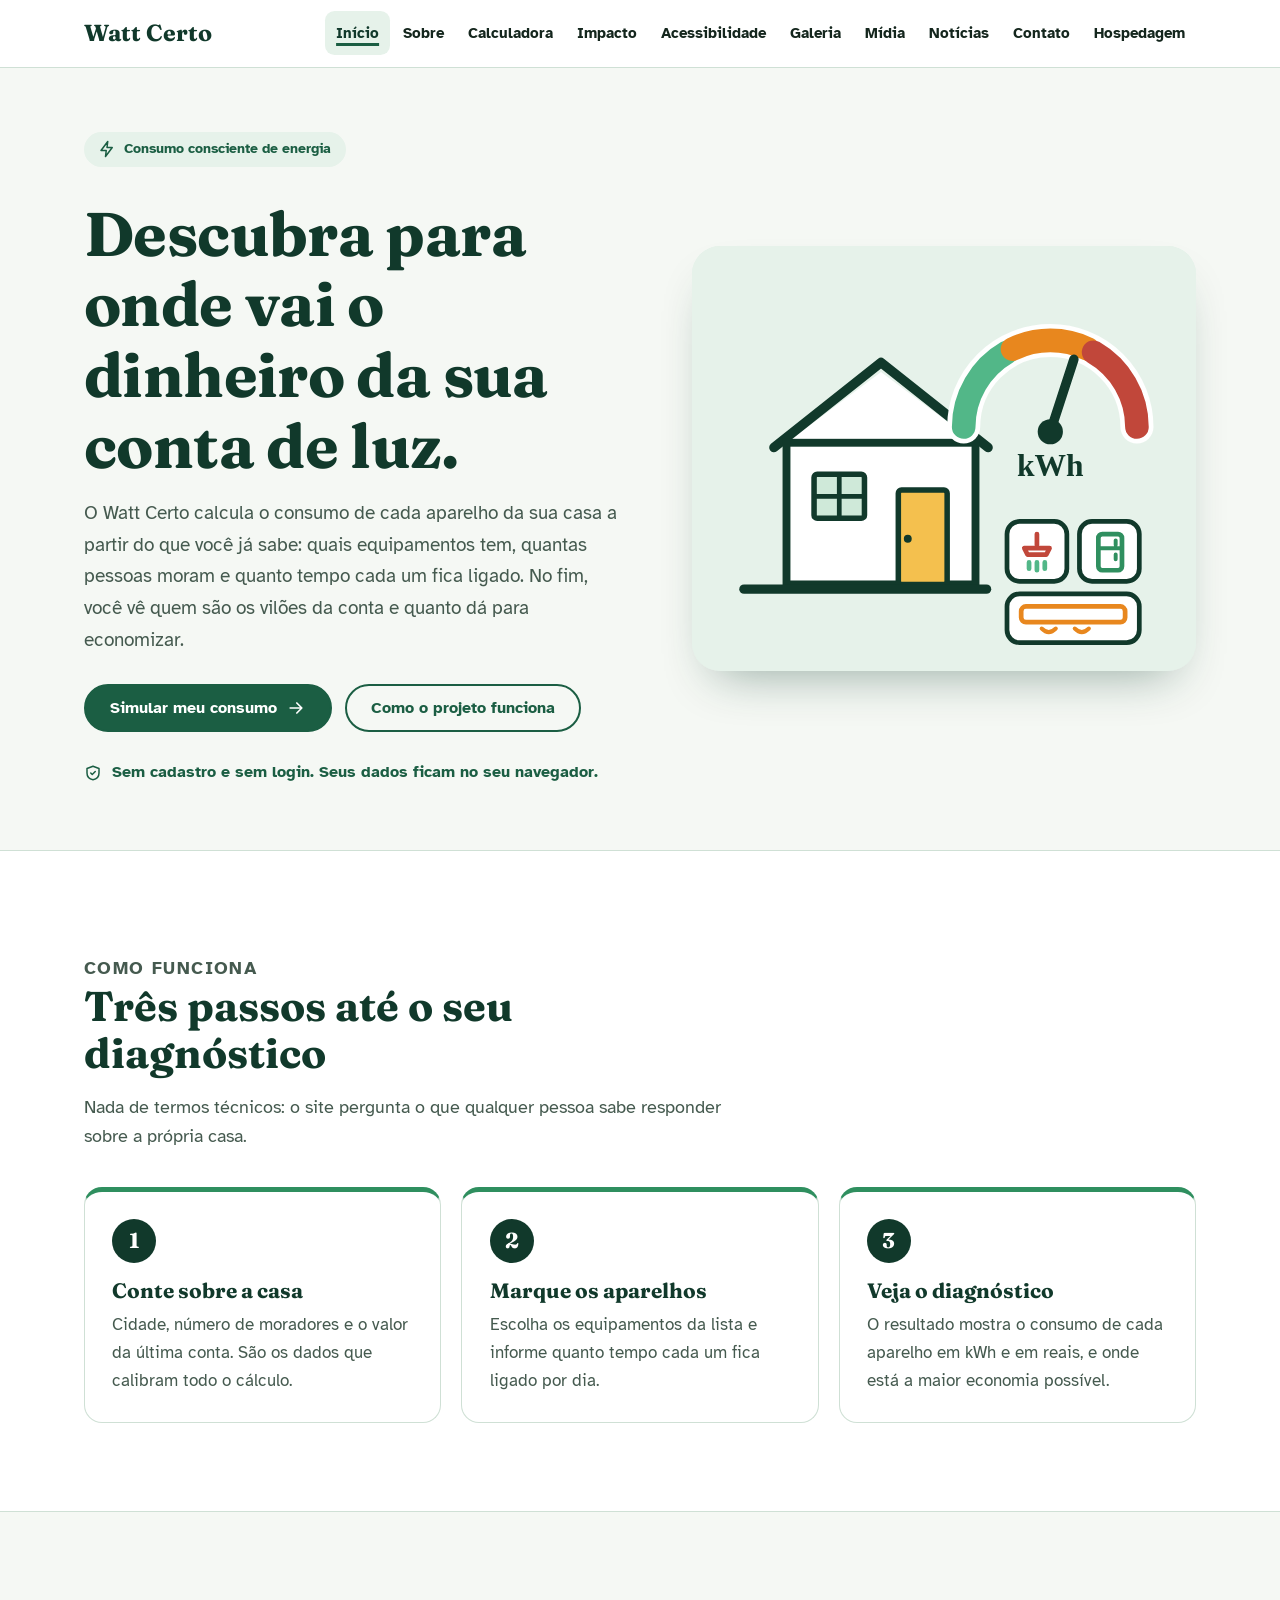
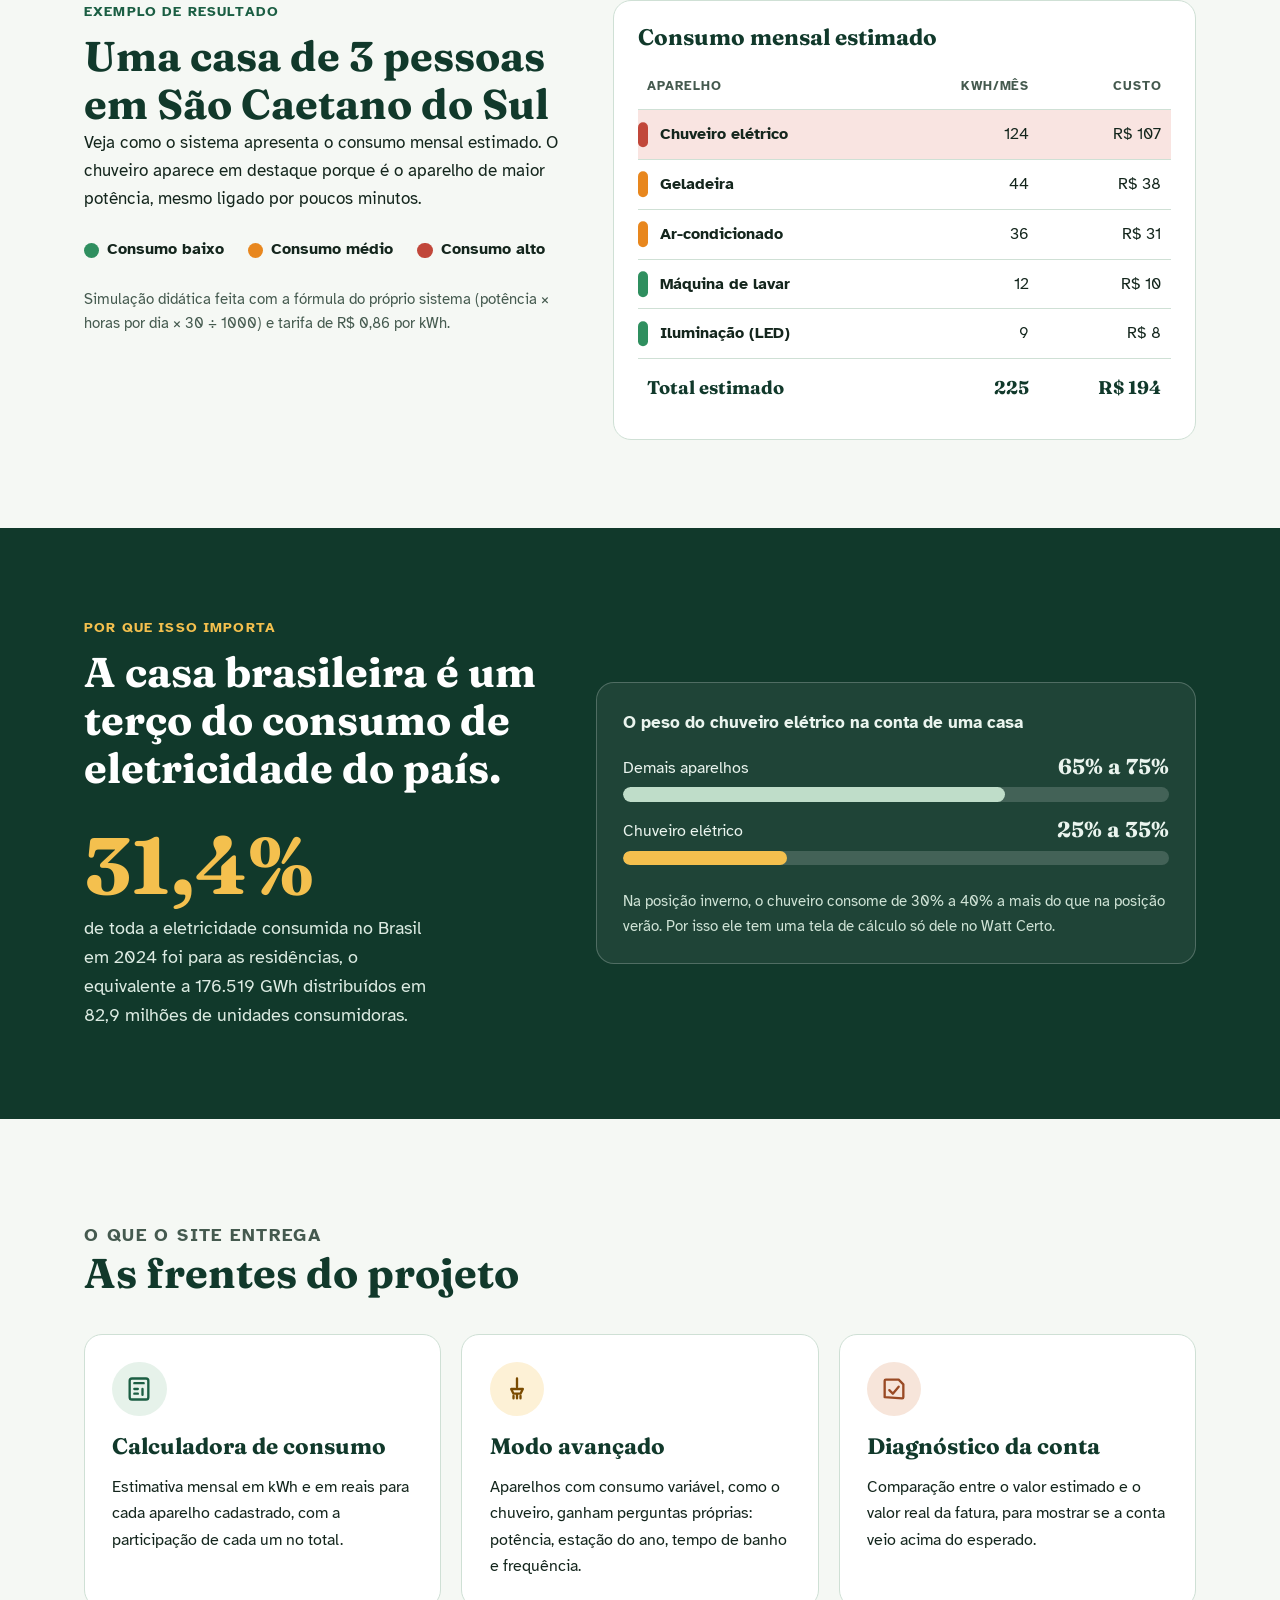
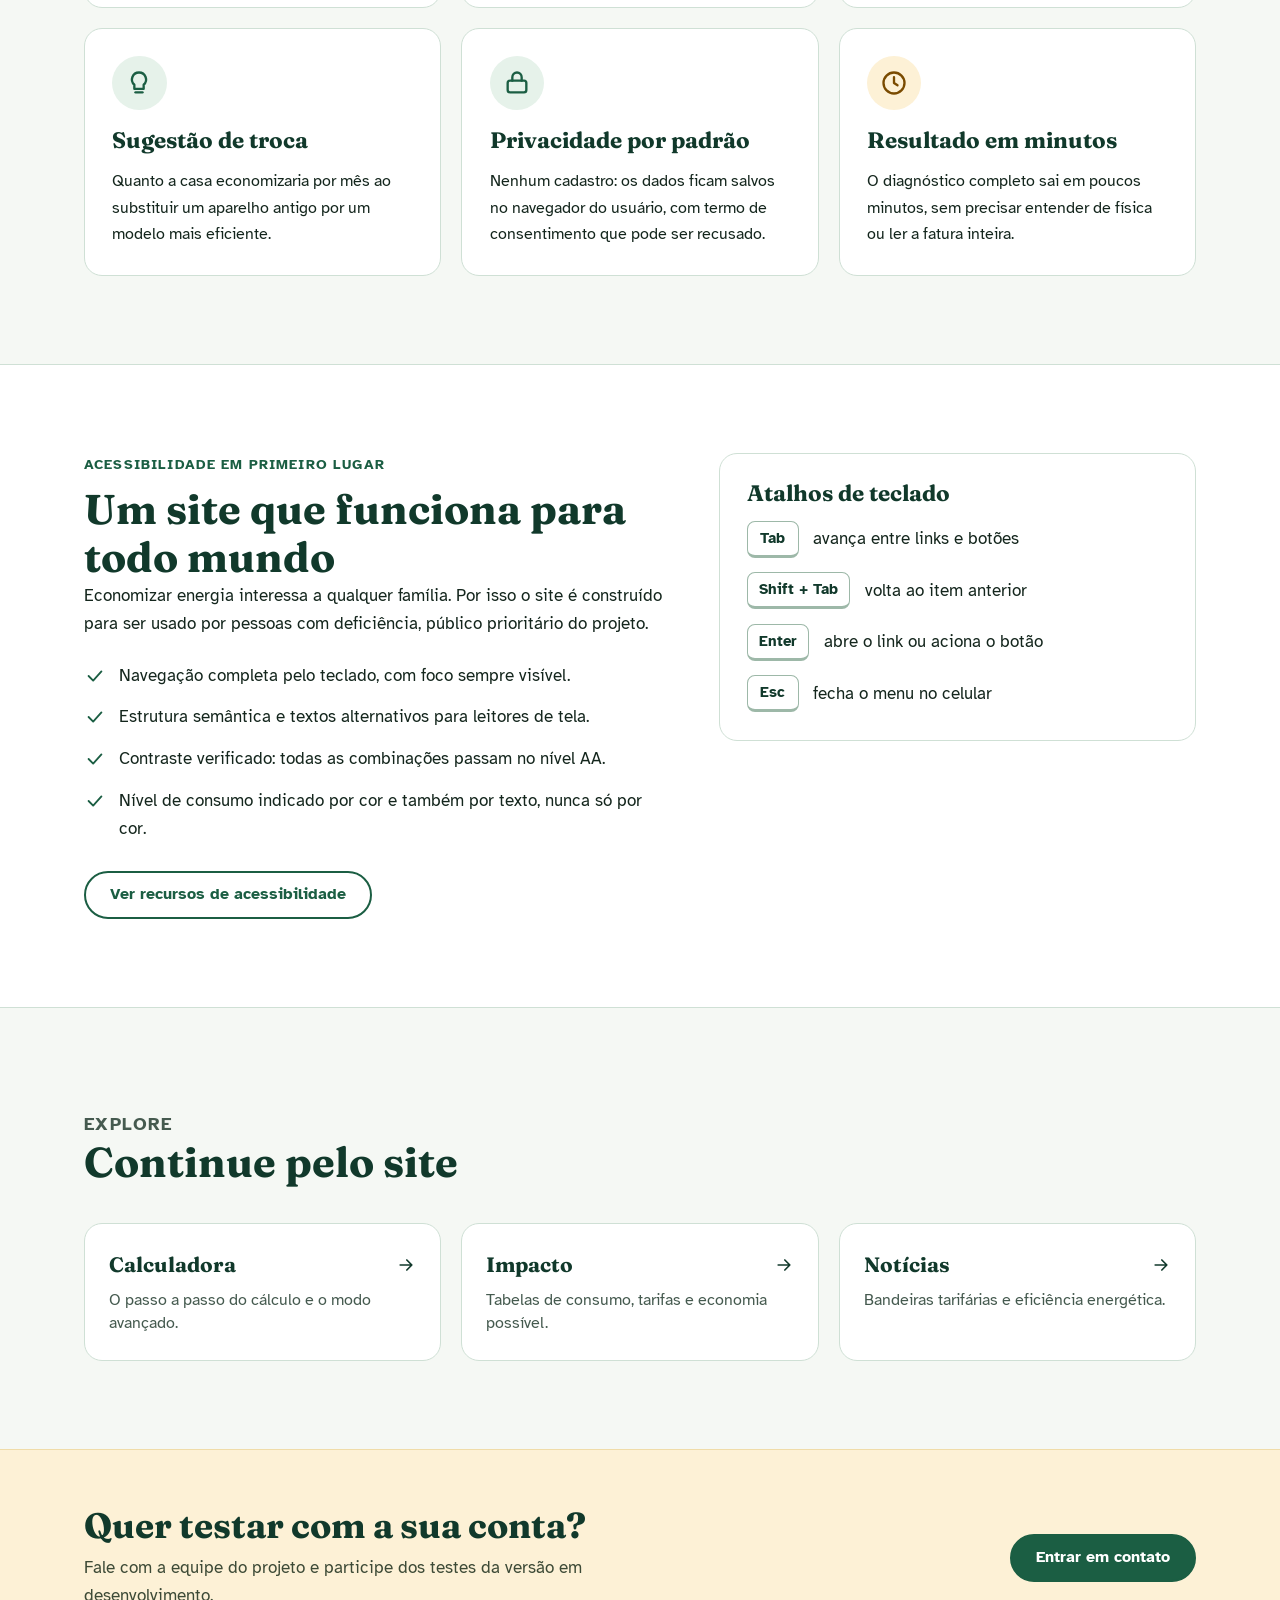
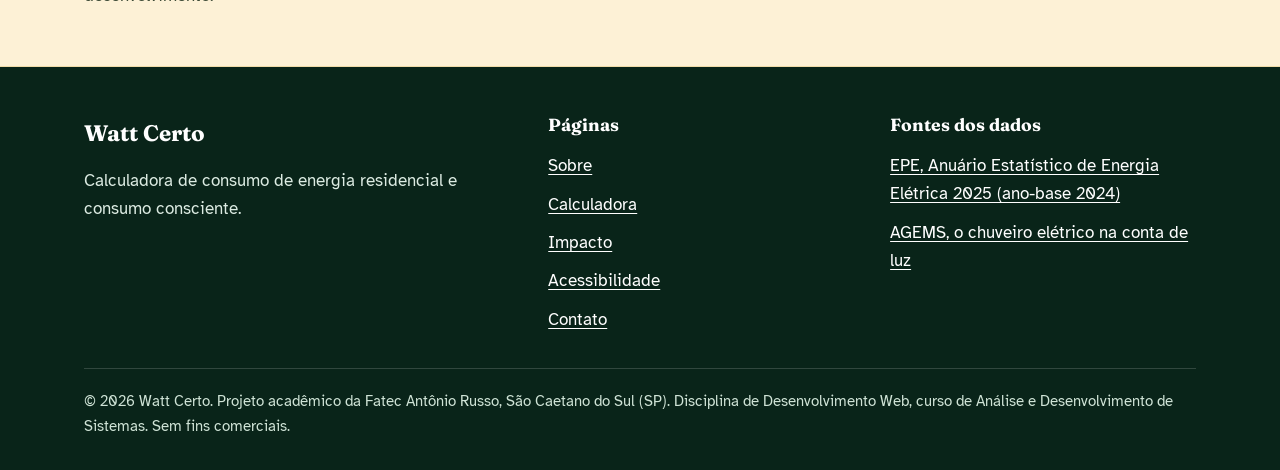
==== index.html @ d204f8af "Site Watt Certo: Home, paginas-base e calculadora de consumo Home completa, 9 paginas-base com menu " ====
<!DOCTYPE html>
<html lang="pt-BR">
<head>
  <meta charset="UTF-8">
  <meta name="viewport" content="width=device-width, initial-scale=1">
  <title>Watt Certo: calculadora de consumo de energia residencial</title>
  <meta name="description" content="O Watt Certo mostra quanto cada aparelho pesa na sua conta de luz, indica se a conta veio mais alta que o esperado e sugere trocas que geram economia.">
  <meta name="theme-color" content="#11392b">
  <link rel="preload" href="assets/fonts/fraunces-latin-700-normal.woff2" as="font" type="font/woff2" crossorigin>
  <link rel="stylesheet" href="css/style.css">
  <script src="js/menu.js" defer></script>
</head>
<body>
  <a class="skip-link" href="#conteudo">Pular para o conteúdo principal</a>

  <header class="site-header">
    <div class="container header-inner">
      <a class="brand" href="index.html" aria-label="Watt Certo, página inicial">Watt Certo</a>
      <button class="menu-toggle" type="button" aria-controls="menu-principal" aria-expanded="false">
        <svg class="icon" width="20" height="20" viewBox="0 0 24 24" aria-hidden="true"><path d="M4 6h16M4 12h16M4 18h16"/></svg>
        Menu
      </button>
      <nav class="site-nav" aria-label="Principal">
        <ul class="nav-list" id="menu-principal">
          <li><a href="index.html" aria-current="page">Início</a></li>
          <li><a href="sobre.html">Sobre</a></li>
          <li><a href="calculadora.html">Calculadora</a></li>
          <li><a href="impacto.html">Impacto</a></li>
          <li><a href="acessibilidade.html">Acessibilidade</a></li>
          <li><a href="galeria.html">Galeria</a></li>
          <li><a href="midia.html">Mídia</a></li>
          <li><a href="noticias.html">Notícias</a></li>
          <li><a href="contato.html">Contato</a></li>
          <li><a href="orcamento_hospedagem.html">Hospedagem</a></li>
        </ul>
      </nav>
    </div>
  </header>

  <main id="conteudo">
    <section class="hero" aria-labelledby="titulo-hero">
      <div class="container hero-grid">
        <div>
          <p class="eyebrow">
            <svg class="icon" width="18" height="18" viewBox="0 0 24 24" aria-hidden="true"><path d="M13 2 4 14h7l-1 8 9-12h-7z"/></svg>
            Consumo consciente de energia
          </p>
          <h1 id="titulo-hero">Descubra para onde vai o dinheiro da sua conta de luz.</h1>
          <p class="lead">O Watt Certo calcula o consumo de cada aparelho da sua casa a partir do que você já sabe: quais equipamentos tem, quantas pessoas moram e quanto tempo cada um fica ligado. No fim, você vê quem são os vilões da conta e quanto dá para economizar.</p>
          <div class="hero-actions">
            <a class="btn btn-primary" href="calculadora.html">
              Simular meu consumo
              <svg class="icon" width="20" height="20" viewBox="0 0 24 24" aria-hidden="true"><path d="M5 12h14M13 6l6 6-6 6"/></svg>
            </a>
            <a class="btn btn-ghost" href="sobre.html">Como o projeto funciona</a>
          </div>
          <p class="selo">
            <svg class="icon" width="18" height="18" viewBox="0 0 24 24" aria-hidden="true"><path d="M12 3l8 3v6c0 5-3.4 8.2-8 9-4.6-.8-8-4-8-9V6z"/><path d="M9 12l2 2 4-4"/></svg>
            Sem cadastro e sem login. Seus dados ficam no seu navegador.
          </p>
        </div>
        <figure class="hero-art">
          <img src="img/hero.svg" alt="Ilustração de uma casa ao lado de um medidor em arco, do verde ao vermelho, com o ponteiro na faixa laranja e ícones de chuveiro, geladeira e ar-condicionado." width="640" height="540">
        </figure>
      </div>
    </section>

    <section class="section section-white" aria-labelledby="titulo-passos">
      <div class="container">
        <div class="section-head">
          <p class="kicker">Como funciona</p>
          <h2 id="titulo-passos">Três passos até o seu diagnóstico</h2>
          <p>Nada de termos técnicos: o site pergunta o que qualquer pessoa sabe responder sobre a própria casa.</p>
        </div>
        <ol class="passos">
          <li>
            <span class="passo-num" aria-hidden="true">1</span>
            <h3>Conte sobre a casa</h3>
            <p>Cidade, número de moradores e o valor da última conta. São os dados que calibram todo o cálculo.</p>
          </li>
          <li>
            <span class="passo-num" aria-hidden="true">2</span>
            <h3>Marque os aparelhos</h3>
            <p>Escolha os equipamentos da lista e informe quanto tempo cada um fica ligado por dia.</p>
          </li>
          <li>
            <span class="passo-num" aria-hidden="true">3</span>
            <h3>Veja o diagnóstico</h3>
            <p>O resultado mostra o consumo de cada aparelho em kWh e em reais, e onde está a maior economia possível.</p>
          </li>
        </ol>
      </div>
    </section>

    <section class="section" aria-labelledby="titulo-exemplo">
      <div class="container exemplo-grid">
        <div>
          <p class="kicker">Exemplo de resultado</p>
          <h2 id="titulo-exemplo">Uma casa de 3 pessoas em São Caetano do Sul</h2>
          <p>Veja como o sistema apresenta o consumo mensal estimado. O chuveiro aparece em destaque porque é o aparelho de maior potência, mesmo ligado por poucos minutos.</p>
          <ul class="legenda">
            <li><span class="ponto nivel-baixo" aria-hidden="true"></span>Consumo baixo</li>
            <li><span class="ponto nivel-medio" aria-hidden="true"></span>Consumo médio</li>
            <li><span class="ponto nivel-alto" aria-hidden="true"></span>Consumo alto</li>
          </ul>
          <p class="nota">Simulação didática feita com a fórmula do próprio sistema (potência × horas por dia × 30 ÷ 1000) e tarifa de R$ 0,86 por kWh.</p>
        </div>
        <div class="card tabela-card">
          <h3>Consumo mensal estimado</h3>
          <table class="tabela">
            <caption class="visually-hidden">Consumo mensal estimado por aparelho, em quilowatt-hora e em reais</caption>
            <thead>
              <tr>
                <th scope="col">Aparelho</th>
                <th scope="col">kWh/mês</th>
                <th scope="col">Custo</th>
              </tr>
            </thead>
            <tbody>
              <tr class="nivel-alto">
                <th scope="row">Chuveiro elétrico</th>
                <td>124</td>
                <td>R$ 107</td>
              </tr>
              <tr class="nivel-medio">
                <th scope="row">Geladeira</th>
                <td>44</td>
                <td>R$ 38</td>
              </tr>
              <tr class="nivel-medio">
                <th scope="row">Ar-condicionado</th>
                <td>36</td>
                <td>R$ 31</td>
              </tr>
              <tr class="nivel-baixo">
                <th scope="row">Máquina de lavar</th>
                <td>12</td>
                <td>R$ 10</td>
              </tr>
              <tr class="nivel-baixo">
                <th scope="row">Iluminação (LED)</th>
                <td>9</td>
                <td>R$ 8</td>
              </tr>
            </tbody>
            <tfoot>
              <tr>
                <th scope="row">Total estimado</th>
                <td>225</td>
                <td>R$ 194</td>
              </tr>
            </tfoot>
          </table>
        </div>
      </div>
    </section>

    <section class="section band-dark" aria-labelledby="titulo-dados">
      <div class="container stats-grid">
        <div>
          <p class="kicker">Por que isso importa</p>
          <h2 id="titulo-dados">A casa brasileira é um terço do consumo de eletricidade do país.</h2>
          <span class="stat-number">31,4%</span>
          <p class="stat-caption">de toda a eletricidade consumida no Brasil em 2024 foi para as residências, o equivalente a 176.519 GWh distribuídos em 82,9 milhões de unidades consumidoras.</p>
        </div>
        <figure class="compare">
          <figcaption>O peso do chuveiro elétrico na conta de uma casa</figcaption>
          <div class="bar-row">
            <span class="bar-label">Demais aparelhos</span>
            <span class="bar-value">65% a 75%</span>
            <div class="bar-track" aria-hidden="true"><div class="bar bar-outros"></div></div>
          </div>
          <div class="bar-row">
            <span class="bar-label">Chuveiro elétrico</span>
            <span class="bar-value">25% a 35%</span>
            <div class="bar-track" aria-hidden="true"><div class="bar bar-chuveiro"></div></div>
          </div>
          <p class="fonte">Na posição inverno, o chuveiro consome de 30% a 40% a mais do que na posição verão. Por isso ele tem uma tela de cálculo só dele no Watt Certo.</p>
        </figure>
      </div>
    </section>

    <section class="section" aria-labelledby="titulo-recursos">
      <div class="container">
        <div class="section-head">
          <p class="kicker">O que o site entrega</p>
          <h2 id="titulo-recursos">As frentes do projeto</h2>
        </div>
        <div class="grid-3">
          <article class="card">
            <span class="icon-badge" aria-hidden="true">
              <svg class="icon" width="28" height="28" viewBox="0 0 24 24"><rect x="4" y="3" width="16" height="18" rx="2"/><path d="M8 7h8M8 12h3M8 16h3M15 12v5"/></svg>
            </span>
            <h3>Calculadora de consumo</h3>
            <p>Estimativa mensal em kWh e em reais para cada aparelho cadastrado, com a participação de cada um no total.</p>
          </article>
          <article class="card">
            <span class="icon-badge sol" aria-hidden="true">
              <svg class="icon" width="28" height="28" viewBox="0 0 24 24"><path d="M12 3v7M7 12h10l-2 4H9z"/><path d="M9 20v-2M12 20v-3M15 20v-2"/></svg>
            </span>
            <h3>Modo avançado</h3>
            <p>Aparelhos com consumo variável, como o chuveiro, ganham perguntas próprias: potência, estação do ano, tempo de banho e frequência.</p>
          </article>
          <article class="card">
            <span class="icon-badge argila" aria-hidden="true">
              <svg class="icon" width="28" height="28" viewBox="0 0 24 24"><path d="M4 19V5a1 1 0 0 1 1-1h11l4 4v11a1 1 0 0 1-1 1z"/><path d="M8 13l3 3 5-6"/></svg>
            </span>
            <h3>Diagnóstico da conta</h3>
            <p>Comparação entre o valor estimado e o valor real da fatura, para mostrar se a conta veio acima do esperado.</p>
          </article>
          <article class="card">
            <span class="icon-badge" aria-hidden="true">
              <svg class="icon" width="28" height="28" viewBox="0 0 24 24"><path d="M12 3a6 6 0 0 1 4 10.5V17H8v-3.5A6 6 0 0 1 12 3z"/><path d="M9 20h6"/></svg>
            </span>
            <h3>Sugestão de troca</h3>
            <p>Quanto a casa economizaria por mês ao substituir um aparelho antigo por um modelo mais eficiente.</p>
          </article>
          <article class="card">
            <span class="icon-badge" aria-hidden="true">
              <svg class="icon" width="28" height="28" viewBox="0 0 24 24"><rect x="4" y="10" width="16" height="10" rx="2"/><path d="M8 10V7a4 4 0 0 1 8 0v3"/></svg>
            </span>
            <h3>Privacidade por padrão</h3>
            <p>Nenhum cadastro: os dados ficam salvos no navegador do usuário, com termo de consentimento que pode ser recusado.</p>
          </article>
          <article class="card">
            <span class="icon-badge sol" aria-hidden="true">
              <svg class="icon" width="28" height="28" viewBox="0 0 24 24"><circle cx="12" cy="12" r="9"/><path d="M12 7v5l3 2"/></svg>
            </span>
            <h3>Resultado em minutos</h3>
            <p>O diagnóstico completo sai em poucos minutos, sem precisar entender de física ou ler a fatura inteira.</p>
          </article>
        </div>
      </div>
    </section>

    <section class="section section-white" aria-labelledby="titulo-acess">
      <div class="container a11y-grid">
        <div>
          <p class="kicker">Acessibilidade em primeiro lugar</p>
          <h2 id="titulo-acess">Um site que funciona para todo mundo</h2>
          <p>Economizar energia interessa a qualquer família. Por isso o site é construído para ser usado por pessoas com deficiência, público prioritário do projeto.</p>
          <ul class="checklist">
            <li><svg class="icon" width="22" height="22" viewBox="0 0 24 24" aria-hidden="true"><path d="M5 12l5 5 9-10"/></svg>Navegação completa pelo teclado, com foco sempre visível.</li>
            <li><svg class="icon" width="22" height="22" viewBox="0 0 24 24" aria-hidden="true"><path d="M5 12l5 5 9-10"/></svg>Estrutura semântica e textos alternativos para leitores de tela.</li>
            <li><svg class="icon" width="22" height="22" viewBox="0 0 24 24" aria-hidden="true"><path d="M5 12l5 5 9-10"/></svg>Contraste verificado: todas as combinações passam no nível AA.</li>
            <li><svg class="icon" width="22" height="22" viewBox="0 0 24 24" aria-hidden="true"><path d="M5 12l5 5 9-10"/></svg>Nível de consumo indicado por cor e também por texto, nunca só por cor.</li>
          </ul>
          <a class="btn btn-ghost" href="acessibilidade.html">Ver recursos de acessibilidade</a>
        </div>
        <div class="card">
          <h3>Atalhos de teclado</h3>
          <ul class="keys">
            <li><kbd>Tab</kbd><span>avança entre links e botões</span></li>
            <li><kbd>Shift + Tab</kbd><span>volta ao item anterior</span></li>
            <li><kbd>Enter</kbd><span>abre o link ou aciona o botão</span></li>
            <li><kbd>Esc</kbd><span>fecha o menu no celular</span></li>
          </ul>
        </div>
      </div>
    </section>

    <section class="section" aria-labelledby="titulo-explorar">
      <div class="container">
        <div class="section-head">
          <p class="kicker">Explore</p>
          <h2 id="titulo-explorar">Continue pelo site</h2>
        </div>
        <div class="grid-3">
          <a class="link-card" href="calculadora.html"><strong>Calculadora <svg class="icon" width="20" height="20" viewBox="0 0 24 24" aria-hidden="true"><path d="M5 12h14M13 6l6 6-6 6"/></svg></strong><span>O passo a passo do cálculo e o modo avançado.</span></a>
          <a class="link-card" href="impacto.html"><strong>Impacto <svg class="icon" width="20" height="20" viewBox="0 0 24 24" aria-hidden="true"><path d="M5 12h14M13 6l6 6-6 6"/></svg></strong><span>Tabelas de consumo, tarifas e economia possível.</span></a>
          <a class="link-card" href="noticias.html"><strong>Notícias <svg class="icon" width="20" height="20" viewBox="0 0 24 24" aria-hidden="true"><path d="M5 12h14M13 6l6 6-6 6"/></svg></strong><span>Bandeiras tarifárias e eficiência energética.</span></a>
        </div>
      </div>
    </section>

    <section class="cta-band" aria-labelledby="titulo-cta">
      <div class="container cta-inner">
        <div>
          <h2 id="titulo-cta">Quer testar com a sua conta?</h2>
          <p>Fale com a equipe do projeto e participe dos testes da versão em desenvolvimento.</p>
        </div>
        <a class="btn btn-primary" href="contato.html">Entrar em contato</a>
      </div>
    </section>
  </main>

  <footer class="site-footer">
    <div class="container footer-grid">
      <div>
        <p class="footer-brand">Watt Certo</p>
        <p>Calculadora de consumo de energia residencial e consumo consciente.</p>
      </div>
      <nav aria-label="Rodapé">
        <h2>Páginas</h2>
        <ul class="footer-list">
          <li><a href="sobre.html">Sobre</a></li>
          <li><a href="calculadora.html">Calculadora</a></li>
          <li><a href="impacto.html">Impacto</a></li>
          <li><a href="acessibilidade.html">Acessibilidade</a></li>
          <li><a href="contato.html">Contato</a></li>
        </ul>
      </nav>
      <div>
        <h2>Fontes dos dados</h2>
        <ul class="footer-list">
          <li><a href="https://www.epe.gov.br/sites-pt/publicacoes-dados-abertos/publicacoes/PublicacoesArquivos/publicacao-160/topico-168/anuario-factsheet.pdf">EPE, Anuário Estatístico de Energia Elétrica 2025 (ano-base 2024)</a></li>
          <li><a href="https://www.agems.ms.gov.br/chuveiro-eletrico-e-o-maior-consumidor-de-energia-em-uma-residencia/">AGEMS, o chuveiro elétrico na conta de luz</a></li>
        </ul>
      </div>
    </div>
    <div class="container">
      <p class="footer-note">© 2026 Watt Certo. Projeto acadêmico da Fatec Antônio Russo, São Caetano do Sul (SP). Disciplina de Desenvolvimento Web, curso de Análise e Desenvolvimento de Sistemas. Sem fins comerciais.</p>
    </div>
  </footer>
</body>
</html>
---- css/style.css ----
/* ==========================================================================
   Watt Certo: folha de estilo principal
   Projeto de Site MVP, Desenvolvimento Web, Fatec São Caetano do Sul
   Fontes hospedadas localmente (sem requisições a terceiros).
   ========================================================================== */

/* ---------- Fontes ---------- */
@font-face {
  font-family: "Atkinson Hyperlegible";
  src: url("../assets/fonts/atkinson-hyperlegible-latin-400-normal.woff2") format("woff2");
  font-weight: 400;
  font-style: normal;
  font-display: swap;
}
@font-face {
  font-family: "Atkinson Hyperlegible";
  src: url("../assets/fonts/atkinson-hyperlegible-latin-400-italic.woff2") format("woff2");
  font-weight: 400;
  font-style: italic;
  font-display: swap;
}
@font-face {
  font-family: "Atkinson Hyperlegible";
  src: url("../assets/fonts/atkinson-hyperlegible-latin-700-normal.woff2") format("woff2");
  font-weight: 700;
  font-style: normal;
  font-display: swap;
}
@font-face {
  font-family: "Fraunces";
  src: url("../assets/fonts/fraunces-latin-600-normal.woff2") format("woff2");
  font-weight: 600;
  font-style: normal;
  font-display: swap;
}
@font-face {
  font-family: "Fraunces";
  src: url("../assets/fonts/fraunces-latin-700-normal.woff2") format("woff2");
  font-weight: 700;
  font-style: normal;
  font-display: swap;
}

/* ---------- Tokens de design ---------- */
:root {
  /* Verdes: identidade principal */
  --verde-950: #092419;
  --verde-900: #11392b;
  --verde-700: #1b5e43;
  --verde-500: #2f8f5f;
  --verde-200: #bfddc9;
  --verde-100: #e6f2ea;

  /* Níveis de consumo (mesma semântica do protótipo do sistema) */
  --nivel-baixo: #2f8f5f;
  --nivel-medio: #e8871e;
  --nivel-alto: #c1473a;
  --nivel-baixo-bg: #e6f2ea;
  --nivel-medio-bg: #fcedda;
  --nivel-alto-bg: #f9e4e1;

  /* Sol: destaque */
  --sol-500: #e9a21b;
  --sol-400: #f4c04e;
  --sol-100: #fdf1d6;
  --sol-texto: #7a4b00;

  /* Argila: apoio */
  --argila-700: #9a4a24;
  --argila-100: #f7e5da;

  /* Neutros */
  --ink: #14261d;
  --muted: #455a4f;
  --bg: #f5f8f4;
  --card: #ffffff;
  --line: #cfe0d5;
  --foco: #1d4ed8;

  --raio: 1.125rem;
  --largura: 72rem;

  --fonte-texto: "Atkinson Hyperlegible", system-ui, -apple-system, "Segoe UI", Arial, sans-serif;
  --fonte-titulo: "Fraunces", Georgia, "Times New Roman", serif;
}

/* ---------- Base ---------- */
*,
*::before,
*::after {
  box-sizing: border-box;
}

html {
  font-size: 100%;
  -webkit-text-size-adjust: 100%;
  scroll-behavior: smooth;
}

body {
  margin: 0;
  background: var(--bg);
  color: var(--ink);
  font-family: var(--fonte-texto);
  font-size: 1.0625rem;
  line-height: 1.65;
}

img,
svg {
  display: block;
  max-width: 100%;
  height: auto;
}

h1,
h2,
h3 {
  font-family: var(--fonte-titulo);
  font-weight: 700;
  color: var(--verde-900);
  line-height: 1.15;
  margin: 0;
}

p {
  margin: 0 0 1rem;
}

a {
  color: var(--verde-700);
  text-underline-offset: 0.2em;
}

a:hover {
  color: var(--verde-900);
}

:focus-visible {
  outline: 3px solid var(--foco);
  outline-offset: 3px;
  border-radius: 0.35rem;
}

.container {
  width: 100%;
  max-width: var(--largura);
  margin-inline: auto;
  padding-inline: 1.25rem;
}

.visually-hidden {
  position: absolute;
  width: 1px;
  height: 1px;
  margin: -1px;
  padding: 0;
  overflow: hidden;
  clip: rect(0, 0, 0, 0);
  white-space: nowrap;
  border: 0;
}

/* ---------- Link "pular para o conteúdo" ---------- */
.skip-link {
  position: absolute;
  left: 1rem;
  top: -4rem;
  z-index: 100;
  padding: 0.8rem 1.1rem;
  background: var(--verde-900);
  color: #fff;
  font-weight: 700;
  border-radius: 0.6rem;
  text-decoration: none;
}

.skip-link:focus {
  top: 1rem;
}

/* ---------- Cabeçalho e navegação ---------- */
.site-header {
  background: #fff;
  border-bottom: 1px solid var(--line);
}

.header-inner {
  display: flex;
  align-items: center;
  justify-content: space-between;
  gap: 1rem;
  padding-block: 0.7rem;
}

.brand {
  display: inline-flex;
  align-items: center;
  gap: 0.65rem;
  color: var(--verde-900);
  font-family: var(--fonte-titulo);
  font-size: 1.45rem;
  font-weight: 700;
  text-decoration: none;
}

.menu-toggle {
  display: none;
  align-items: center;
  gap: 0.5rem;
  min-height: 2.75rem;
  padding: 0.5rem 1rem;
  border: 2px solid var(--verde-700);
  border-radius: 999px;
  background: #fff;
  color: var(--verde-900);
  font: inherit;
  font-weight: 700;
  cursor: pointer;
}

.nav-list {
  display: flex;
  flex-wrap: wrap;
  justify-content: flex-end;
  gap: 0.1rem;
  margin: 0;
  padding: 0;
  list-style: none;
}

.nav-list a {
  display: block;
  min-height: 2.75rem;
  padding: 0.6rem 0.7rem;
  border-radius: 0.6rem;
  color: var(--ink);
  font-size: 0.95rem;
  font-weight: 700;
  text-decoration: none;
}

.nav-list a:hover {
  background: var(--verde-100);
  color: var(--verde-900);
}

.nav-list a[aria-current="page"] {
  background: var(--verde-100);
  color: var(--verde-900);
  text-decoration: underline;
  text-decoration-color: var(--verde-700);
  text-decoration-thickness: 3px;
  text-underline-offset: 0.35em;
}

@media (max-width: 62rem) {
  .js .menu-toggle {
    display: inline-flex;
  }

  .js .site-nav {
    flex-basis: 100%;
  }

  .js .nav-list {
    display: none;
    flex-direction: column;
    align-items: stretch;
    padding-block: 0.5rem;
  }

  .js .nav-list.is-open {
    display: flex;
  }

  .header-inner {
    flex-wrap: wrap;
  }

  .nav-list {
    justify-content: flex-start;
  }
}

/* ---------- Botões ---------- */
.btn {
  display: inline-flex;
  align-items: center;
  justify-content: center;
  gap: 0.55rem;
  min-height: 3rem;
  padding: 0.75rem 1.5rem;
  border: 2px solid var(--verde-700);
  border-radius: 999px;
  font-family: var(--fonte-texto);
  font-size: 1rem;
  font-weight: 700;
  line-height: 1.2;
  text-decoration: none;
  transition: background-color 0.2s, color 0.2s;
}

.btn-primary {
  background: var(--verde-700);
  color: #fff;
}

.btn-primary:hover {
  background: var(--verde-900);
  border-color: var(--verde-900);
  color: #fff;
}

.btn-ghost {
  background: transparent;
  color: var(--verde-700);
}

.btn-ghost:hover {
  background: var(--verde-100);
  color: var(--verde-900);
}

.icon {
  flex-shrink: 0;
  fill: none;
  stroke: currentColor;
  stroke-width: 2;
  stroke-linecap: round;
  stroke-linejoin: round;
}

/* ---------- Hero ---------- */
.hero {
  padding-block: clamp(2.25rem, 5vw, 4.5rem);
}

.hero-grid {
  display: grid;
  grid-template-columns: 1.05fr 0.95fr;
  gap: clamp(1.75rem, 4vw, 3.5rem);
  align-items: center;
}

.eyebrow {
  display: inline-flex;
  align-items: center;
  gap: 0.5rem;
  padding: 0.35rem 0.9rem;
  border-radius: 999px;
  background: var(--verde-100);
  color: var(--verde-700);
  font-size: 0.9rem;
  font-weight: 700;
}

.hero h1 {
  margin: 1rem 0;
  font-size: clamp(2.35rem, 5.4vw, 3.85rem);
  letter-spacing: -0.01em;
}

.lead {
  max-width: 34rem;
  color: var(--muted);
  font-size: 1.2rem;
}

.hero-actions {
  display: flex;
  flex-wrap: wrap;
  gap: 0.85rem;
  margin-top: 1.75rem;
}

.hero-art {
  margin: 0;
  overflow: hidden;
  border-radius: 1.75rem;
  background: var(--verde-100);
  box-shadow: 0 24px 50px -24px rgba(14, 59, 44, 0.45);
}

.hero-art img {
  width: 100%;
}

@media (max-width: 52rem) {
  .hero-grid {
    grid-template-columns: 1fr;
  }
}

.selo {
  display: flex;
  align-items: center;
  gap: 0.6rem;
  margin: 1.75rem 0 0;
  color: var(--verde-700);
  font-size: 0.98rem;
  font-weight: 700;
}

/* ---------- Seções ---------- */
.section {
  padding-block: clamp(3rem, 7vw, 5.5rem);
}

.section-white {
  background: #fff;
  border-block: 1px solid var(--line);
}

.section-head {
  max-width: 42rem;
  margin-bottom: 2.25rem;
}

.kicker {
  margin: 0 0 0.6rem;
  color: var(--verde-700);
  font-size: 0.9rem;
  font-weight: 700;
  letter-spacing: 0.08em;
  text-transform: uppercase;
}

.section h2 {
  font-size: clamp(1.8rem, 3.8vw, 2.6rem);
}

.section-head p {
  margin: 0.9rem 0 0;
  color: var(--muted);
  font-size: 1.1rem;
}

/* ---------- Cartões ---------- */
.grid-3 {
  display: grid;
  grid-template-columns: repeat(auto-fit, minmax(16.5rem, 1fr));
  gap: 1.25rem;
}

.card {
  padding: 1.7rem;
  background: var(--card);
  border: 1px solid var(--line);
  border-radius: var(--raio);
}

.card h3 {
  margin-bottom: 0.9rem;
  font-size: 1.4rem;
}

.card p {
  margin-bottom: 0.7rem;
  font-size: 1rem;
}

.card p:last-child {
  margin-bottom: 0;
}

.label {
  display: block;
  margin-bottom: 0.1rem;
  color: var(--muted);
  font-size: 0.82rem;
  font-weight: 700;
  letter-spacing: 0.06em;
  text-transform: uppercase;
}

.icon-badge {
  display: grid;
  place-items: center;
  width: 3.4rem;
  height: 3.4rem;
  margin-bottom: 1.1rem;
  border-radius: 50%;
  background: var(--verde-100);
  color: var(--verde-700);
}

.icon-badge.sol {
  background: var(--sol-100);
  color: var(--sol-texto);
}

.icon-badge.argila {
  background: var(--argila-100);
  color: var(--argila-700);
}

/* ---------- Passos ---------- */
.passos {
  display: grid;
  grid-template-columns: repeat(auto-fit, minmax(17rem, 1fr));
  gap: 1.25rem;
  margin: 0;
  padding: 0;
  list-style: none;
  counter-reset: passo;
}

.passos li {
  padding: 1.7rem;
  border: 1px solid var(--line);
  border-top: 5px solid var(--verde-500);
  border-radius: var(--raio);
  background: var(--card);
}

.passo-num {
  display: grid;
  place-items: center;
  width: 2.75rem;
  height: 2.75rem;
  margin-bottom: 1rem;
  border-radius: 50%;
  background: var(--verde-900);
  color: #fff;
  font-family: var(--fonte-titulo);
  font-size: 1.35rem;
  font-weight: 700;
}

.passos h3 {
  margin-bottom: 0.5rem;
  font-size: 1.3rem;
}

.passos p {
  margin: 0;
  color: var(--muted);
}

/* ---------- Exemplo de resultado ---------- */
.exemplo-grid {
  display: grid;
  grid-template-columns: 0.9fr 1.1fr;
  gap: clamp(1.75rem, 4vw, 3.5rem);
  align-items: start;
}

.legenda {
  display: flex;
  flex-wrap: wrap;
  gap: 0.4rem 1.5rem;
  margin: 1.5rem 0;
  padding: 0;
  list-style: none;
  font-size: 0.98rem;
  font-weight: 700;
}

.legenda li {
  display: flex;
  align-items: center;
  gap: 0.5rem;
}

.ponto {
  width: 0.95rem;
  height: 0.95rem;
  border-radius: 50%;
}

.ponto.nivel-baixo {
  background: var(--nivel-baixo);
}

.ponto.nivel-medio {
  background: var(--nivel-medio);
}

.ponto.nivel-alto {
  background: var(--nivel-alto);
}

.nota {
  margin: 0;
  color: var(--muted);
  font-size: 0.92rem;
}

.tabela-card {
  padding: 1.5rem;
}

.tabela {
  width: 100%;
  border-collapse: collapse;
  font-size: 1rem;
}

.tabela th,
.tabela td {
  padding: 0.7rem 0.6rem;
  text-align: right;
  border-bottom: 1px solid var(--line);
}

.tabela thead th {
  color: var(--muted);
  font-size: 0.82rem;
  letter-spacing: 0.06em;
  text-transform: uppercase;
}

.tabela th[scope="row"],
.tabela thead th:first-child {
  text-align: left;
}

.tabela tbody th[scope="row"] {
  position: relative;
  padding-left: 1.4rem;
  font-weight: 700;
}

.tabela tbody th[scope="row"]::before {
  content: "";
  position: absolute;
  left: 0;
  top: 50%;
  width: 0.65rem;
  height: 1.6rem;
  border-radius: 999px;
  transform: translateY(-50%);
  background: var(--nivel-baixo);
}

.tabela tbody tr.nivel-medio th[scope="row"]::before {
  background: var(--nivel-medio);
}

.tabela tbody tr.nivel-alto th[scope="row"]::before {
  background: var(--nivel-alto);
}

.tabela tbody tr.nivel-alto {
  background: var(--nivel-alto-bg);
}

.tabela tfoot th,
.tabela tfoot td {
  padding-top: 0.9rem;
  border-bottom: 0;
  color: var(--verde-900);
  font-family: var(--fonte-titulo);
  font-size: 1.15rem;
  font-weight: 700;
}

@media (max-width: 52rem) {
  .exemplo-grid {
    grid-template-columns: 1fr;
  }
}

/* ---------- Eixos de atuação ---------- */
.eixos {
  display: grid;
  grid-template-columns: repeat(auto-fit, minmax(23rem, 1fr));
  gap: 1rem 2.5rem;
  margin: 0;
  padding: 0;
  list-style: none;
}

.eixos li {
  display: flex;
  align-items: flex-start;
  gap: 1rem;
  padding: 1.1rem 0;
  border-bottom: 1px solid var(--line);
}

.eixos .icon-badge {
  width: 3rem;
  height: 3rem;
  margin: 0;
}

.eixos h3 {
  margin-bottom: 0.2rem;
  font-size: 1.15rem;
}

.eixos p {
  margin: 0;
  color: var(--muted);
  font-size: 0.98rem;
  line-height: 1.5;
}

/* ---------- Faixa escura: dados ---------- */
.band-dark {
  background: var(--verde-900);
  color: #eaf4ee;
}

.band-dark h2,
.band-dark h3 {
  color: #fff;
}

.band-dark .kicker {
  color: var(--sol-400);
}

.band-dark .section-head p {
  color: #cfe3d6;
}

.band-dark a {
  color: var(--sol-400);
}

.band-dark a:hover {
  color: #fff;
}

.stats-grid {
  display: grid;
  grid-template-columns: 1fr 1.3fr;
  gap: clamp(1.75rem, 4vw, 3.5rem);
  align-items: center;
}

.stat-number {
  display: block;
  margin-top: 2rem;
  color: var(--sol-400);
  font-family: var(--fonte-titulo);
  font-size: clamp(3.25rem, 8vw, 5rem);
  font-weight: 700;
  line-height: 1;
}

.stat-caption {
  margin: 0.6rem 0 0;
  max-width: 22rem;
  color: #dcebe2;
  font-size: 1.1rem;
}

.compare {
  margin: 0;
  padding: 1.6rem;
  border: 1px solid rgba(255, 255, 255, 0.22);
  border-radius: var(--raio);
  background: rgba(255, 255, 255, 0.06);
}

.compare figcaption {
  margin-bottom: 1.2rem;
  font-weight: 700;
}

.bar-row {
  display: grid;
  grid-template-columns: 1fr auto;
  gap: 0.35rem 1rem;
  margin-bottom: 1.1rem;
}

.bar-row:last-child {
  margin-bottom: 0;
}

.bar-label {
  font-size: 0.98rem;
}

.bar-value {
  font-family: var(--fonte-titulo);
  font-size: 1.35rem;
  font-weight: 700;
  line-height: 1;
}

.bar-track {
  grid-column: 1 / -1;
  height: 0.9rem;
  overflow: hidden;
  border-radius: 999px;
  background: rgba(255, 255, 255, 0.16);
}

.bar {
  height: 100%;
  border-radius: 999px;
  background: var(--verde-200);
}

.bar-outros {
  width: 70%;
}

.bar-chuveiro {
  width: 30%;
  background: var(--sol-400);
}

.fonte {
  margin: 1.5rem 0 0;
  font-size: 0.92rem;
  color: #cfe3d6;
}

@media (max-width: 52rem) {
  .stats-grid {
    grid-template-columns: 1fr;
  }
}

/* ---------- Acessibilidade ---------- */
.a11y-grid {
  display: grid;
  grid-template-columns: 1.1fr 0.9fr;
  gap: clamp(1.75rem, 4vw, 3.5rem);
  align-items: start;
}

.checklist {
  display: grid;
  gap: 0.85rem;
  margin: 1.5rem 0 1.75rem;
  padding: 0;
  list-style: none;
}

.checklist li {
  display: flex;
  align-items: flex-start;
  gap: 0.8rem;
}

.checklist .icon {
  margin-top: 0.2rem;
  color: var(--verde-700);
}

.keys {
  display: grid;
  gap: 0.9rem;
  margin: 0;
  padding: 0;
  list-style: none;
}

.keys li {
  display: flex;
  align-items: center;
  gap: 0.9rem;
}

kbd {
  min-width: 3.25rem;
  padding: 0.25rem 0.7rem;
  border: 1px solid #9db8a8;
  border-bottom-width: 3px;
  border-radius: 0.5rem;
  background: #fff;
  color: var(--verde-900);
  font-family: var(--fonte-texto);
  font-size: 0.95rem;
  font-weight: 700;
  text-align: center;
  white-space: nowrap;
}

@media (max-width: 52rem) {
  .a11y-grid {
    grid-template-columns: 1fr;
  }
}

/* ---------- Cartões de navegação ---------- */
.link-card {
  display: flex;
  flex-direction: column;
  gap: 0.4rem;
  min-height: 100%;
  padding: 1.5rem;
  border: 1px solid var(--line);
  border-radius: var(--raio);
  background: var(--card);
  color: var(--ink);
  text-decoration: none;
  transition: border-color 0.2s, background-color 0.2s;
}

.link-card:hover {
  border-color: var(--verde-700);
  background: var(--verde-100);
  color: var(--ink);
}

.link-card strong {
  display: flex;
  align-items: center;
  justify-content: space-between;
  gap: 0.6rem;
  color: var(--verde-900);
  font-family: var(--fonte-titulo);
  font-size: 1.3rem;
}

.link-card span {
  color: var(--muted);
  font-size: 0.98rem;
  line-height: 1.5;
}

/* ---------- Chamada final ---------- */
.cta-band {
  background: var(--sol-100);
  border-block: 1px solid #f0dca8;
}

.cta-inner {
  display: flex;
  flex-wrap: wrap;
  align-items: center;
  justify-content: space-between;
  gap: 1.5rem;
  padding-block: clamp(2.25rem, 5vw, 3.5rem);
}

.cta-inner h2 {
  font-size: clamp(1.6rem, 3.4vw, 2.2rem);
}

.cta-inner p {
  max-width: 36rem;
  margin: 0.5rem 0 0;
  color: #3d4a36;
}

/* ---------- Páginas em construção ---------- */
.page-hero {
  padding-block: clamp(2.25rem, 5vw, 4rem) 1rem;
}

.page-hero h1 {
  margin-top: 0.9rem;
  font-size: clamp(2rem, 4.6vw, 3.1rem);
}

.page-hero .lead {
  margin-top: 1rem;
}

.breadcrumb {
  margin: 0 0 1rem;
  font-size: 0.95rem;
}

.breadcrumb ol {
  display: flex;
  flex-wrap: wrap;
  gap: 0.4rem;
  margin: 0;
  padding: 0;
  list-style: none;
}

.breadcrumb li + li::before {
  content: "/";
  margin-right: 0.4rem;
  color: var(--muted);
}

.notice {
  max-width: 42rem;
  margin-top: 1.5rem;
  padding: 1.5rem;
  border: 1px solid #f0dca8;
  border-radius: var(--raio);
  background: var(--sol-100);
}

.notice h2 {
  margin-bottom: 0.6rem;
  font-size: 1.3rem;
}

.notice ul {
  margin: 0.6rem 0 1.2rem;
  padding-left: 1.2rem;
}

/* ---------- Calculadora ---------- */
[hidden] {
  display: none !important;
}

/* Sem JavaScript o formulário não funciona, então fica escondido (há aviso em noscript). */
.calc-app {
  display: none;
}

.js .calc-app {
  display: grid;
  gap: 1.5rem;
}

fieldset {
  min-width: 0;
  margin: 0;
  padding: 0;
  border: 0;
}

legend {
  padding: 0;
}

.bloco {
  padding: 1.5rem;
  border: 1px solid var(--line);
  border-radius: var(--raio);
  background: var(--card);
}

.bloco > legend {
  float: left;
  width: 100%;
  margin-bottom: 1rem;
  color: var(--verde-900);
  font-family: var(--fonte-titulo);
  font-size: 1.4rem;
  font-weight: 700;
}

.bloco > legend + * {
  clear: both;
}

.campos {
  display: grid;
  grid-template-columns: repeat(auto-fit, minmax(min(100%, 12rem), 1fr));
  gap: 1rem 1.25rem;
  margin-top: 1rem;
}

.campo label {
  display: block;
  margin-bottom: 0.35rem;
  font-size: 0.95rem;
  font-weight: 700;
}

.campo input[type="number"],
.campo input[type="text"],
.campo select {
  width: 100%;
  min-height: 2.9rem;
  padding: 0.5rem 0.75rem;
  border: 2px solid var(--muted);
  border-radius: 0.6rem;
  background: #fff;
  color: var(--ink);
  font: inherit;
}

.campo input:disabled,
.campo select:disabled {
  border-color: var(--line);
  background: var(--bg);
  color: var(--muted);
}

.campo-largo {
  grid-column: 1 / -1;
}

.dica {
  margin: 0.4rem 0 0;
  color: var(--muted);
  font-size: 0.92rem;
  line-height: 1.5;
}

.aparelhos {
  display: grid;
  grid-template-columns: repeat(auto-fit, minmax(min(100%, 19rem), 1fr));
  gap: 1.25rem;
  margin-top: 1.25rem;
}

.aparelho {
  padding: 1.25rem;
  border: 1px solid var(--line);
  border-radius: var(--raio);
  background: var(--bg);
}

.aparelho > legend {
  float: left;
  width: 100%;
  margin-bottom: 0.6rem;
  color: var(--verde-900);
  font-family: var(--fonte-titulo);
  font-size: 1.2rem;
  font-weight: 700;
}

.aparelho > legend + * {
  clear: both;
}

.aparelho-destaque {
  grid-column: 1 / -1;
  border-color: var(--verde-500);
  background: var(--verde-100);
}

.aparelho.is-desligado > .campos {
  opacity: 0.7;
}

.aparelho-tem,
.modo label {
  display: flex;
  align-items: flex-start;
  gap: 0.6rem;
  min-height: 2.75rem;
  padding-block: 0.35rem;
  font-weight: 700;
}

.aparelho-tem input,
.modo input {
  flex-shrink: 0;
  width: 1.3rem;
  height: 1.3rem;
  margin: 0.15rem 0 0;
  accent-color: var(--verde-700);
}

.modo {
  margin-top: 0.5rem;
}

.modo legend {
  margin-bottom: 0.25rem;
  font-size: 0.95rem;
  font-weight: 700;
}

.modo label {
  font-weight: 400;
}

.form-acoes {
  display: flex;
  flex-wrap: wrap;
  gap: 0.85rem;
}

.aviso-form {
  margin: 0;
  padding: 0.9rem 1.1rem;
  border: 2px solid var(--nivel-alto);
  border-radius: 0.6rem;
  background: var(--nivel-alto-bg);
  color: var(--ink);
  font-weight: 700;
}

output {
  font-weight: 700;
}

/* ---------- Resultado da calculadora ---------- */
.resultado {
  display: grid;
  gap: 1.5rem;
  margin-top: 2.5rem;
  padding-top: 2.5rem;
  border-top: 1px solid var(--line);
}

.resultado > h2 {
  font-size: clamp(1.6rem, 3.4vw, 2.2rem);
}

.resumo {
  display: grid;
  grid-template-columns: repeat(auto-fit, minmax(min(100%, 15rem), 1fr));
  gap: 1rem;
  margin: 0;
}

.resumo-item {
  padding: 1.25rem 1.5rem;
  border: 1px solid var(--line);
  border-radius: var(--raio);
  background: var(--card);
}

.resumo dt {
  color: var(--muted);
  font-size: 0.85rem;
  font-weight: 700;
  letter-spacing: 0.06em;
  text-transform: uppercase;
}

.resumo dd {
  margin: 0.3rem 0 0;
  color: var(--verde-900);
  font-family: var(--fonte-titulo);
  font-size: 1.3rem;
  font-weight: 700;
  line-height: 1.25;
}

.nivel-texto {
  display: block;
  color: var(--muted);
  font-size: 0.85rem;
  font-weight: 400;
}

.comparacao p,
.troca p {
  margin-bottom: 1rem;
}

.troca .campos {
  margin-bottom: 1.25rem;
}

.troca-resultado {
  margin: 1rem 0 0;
  font-weight: 700;
}

.troca-resultado:empty {
  display: none;
}

/* ---------- Fórmulas e exemplo ---------- */
.formula {
  padding: 0.8rem 1rem;
  border-left: 5px solid var(--verde-500);
  border-radius: 0.4rem;
  background: var(--verde-100);
  color: var(--verde-900);
  font-weight: 700;
  overflow-wrap: anywhere;
}

.exemplo-chuveiro {
  max-width: 48rem;
  margin-top: 3rem;
}

.exemplo-chuveiro h3 {
  margin-bottom: 0.8rem;
  font-size: 1.5rem;
}

.exemplo-chuveiro h4 {
  margin: 1.5rem 0 0.6rem;
  color: var(--verde-900);
  font-size: 1.1rem;
}

.conta-passos {
  display: grid;
  gap: 0.5rem;
  margin: 0;
  padding-left: 1.4rem;
}

.limites {
  display: grid;
  grid-template-columns: repeat(auto-fit, minmax(min(100%, 22rem), 1fr));
  gap: 1rem 2.5rem;
  margin: 0;
  padding: 0;
  list-style: none;
}

.limites li {
  padding: 1.1rem 0;
  border-bottom: 1px solid var(--line);
}

.limites h3 {
  margin-bottom: 0.3rem;
  font-size: 1.15rem;
}

.limites p {
  margin: 0;
  color: var(--muted);
  font-size: 0.98rem;
  line-height: 1.5;
}

/* ---------- Rodapé ---------- */
.site-footer {
  background: var(--verde-950);
  color: #dcebe2;
}

.footer-grid {
  display: grid;
  grid-template-columns: 1.4fr 1fr 1fr;
  gap: 2.25rem;
  padding-block: 3rem 2rem;
}

.site-footer h2 {
  margin-bottom: 0.9rem;
  color: #fff;
  font-size: 1.1rem;
}

.site-footer a {
  color: #fff;
}

.site-footer a:hover {
  color: var(--sol-400);
}

.site-footer :focus-visible {
  outline-color: var(--sol-400);
}

.footer-brand {
  display: flex;
  align-items: center;
  gap: 0.65rem;
  margin-bottom: 0.9rem;
  color: #fff;
  font-family: var(--fonte-titulo);
  font-size: 1.4rem;
  font-weight: 700;
}

.footer-list {
  display: grid;
  gap: 0.35rem;
  margin: 0;
  padding: 0;
  list-style: none;
}

.footer-list a {
  display: inline-block;
  padding-block: 0.15rem;
}

.footer-note {
  margin: 0;
  padding-block: 1.25rem 2rem;
  border-top: 1px solid rgba(255, 255, 255, 0.16);
  color: #cfe3d6;
  font-size: 0.92rem;
}

address {
  font-style: normal;
}

@media (max-width: 52rem) {
  .footer-grid {
    grid-template-columns: 1fr;
  }
}

/* ---------- Preferências do usuário ---------- */
@media (prefers-reduced-motion: reduce) {
  html {
    scroll-behavior: auto;
  }

  *,
  *::before,
  *::after {
    transition: none !important;
    animation: none !important;
  }
}
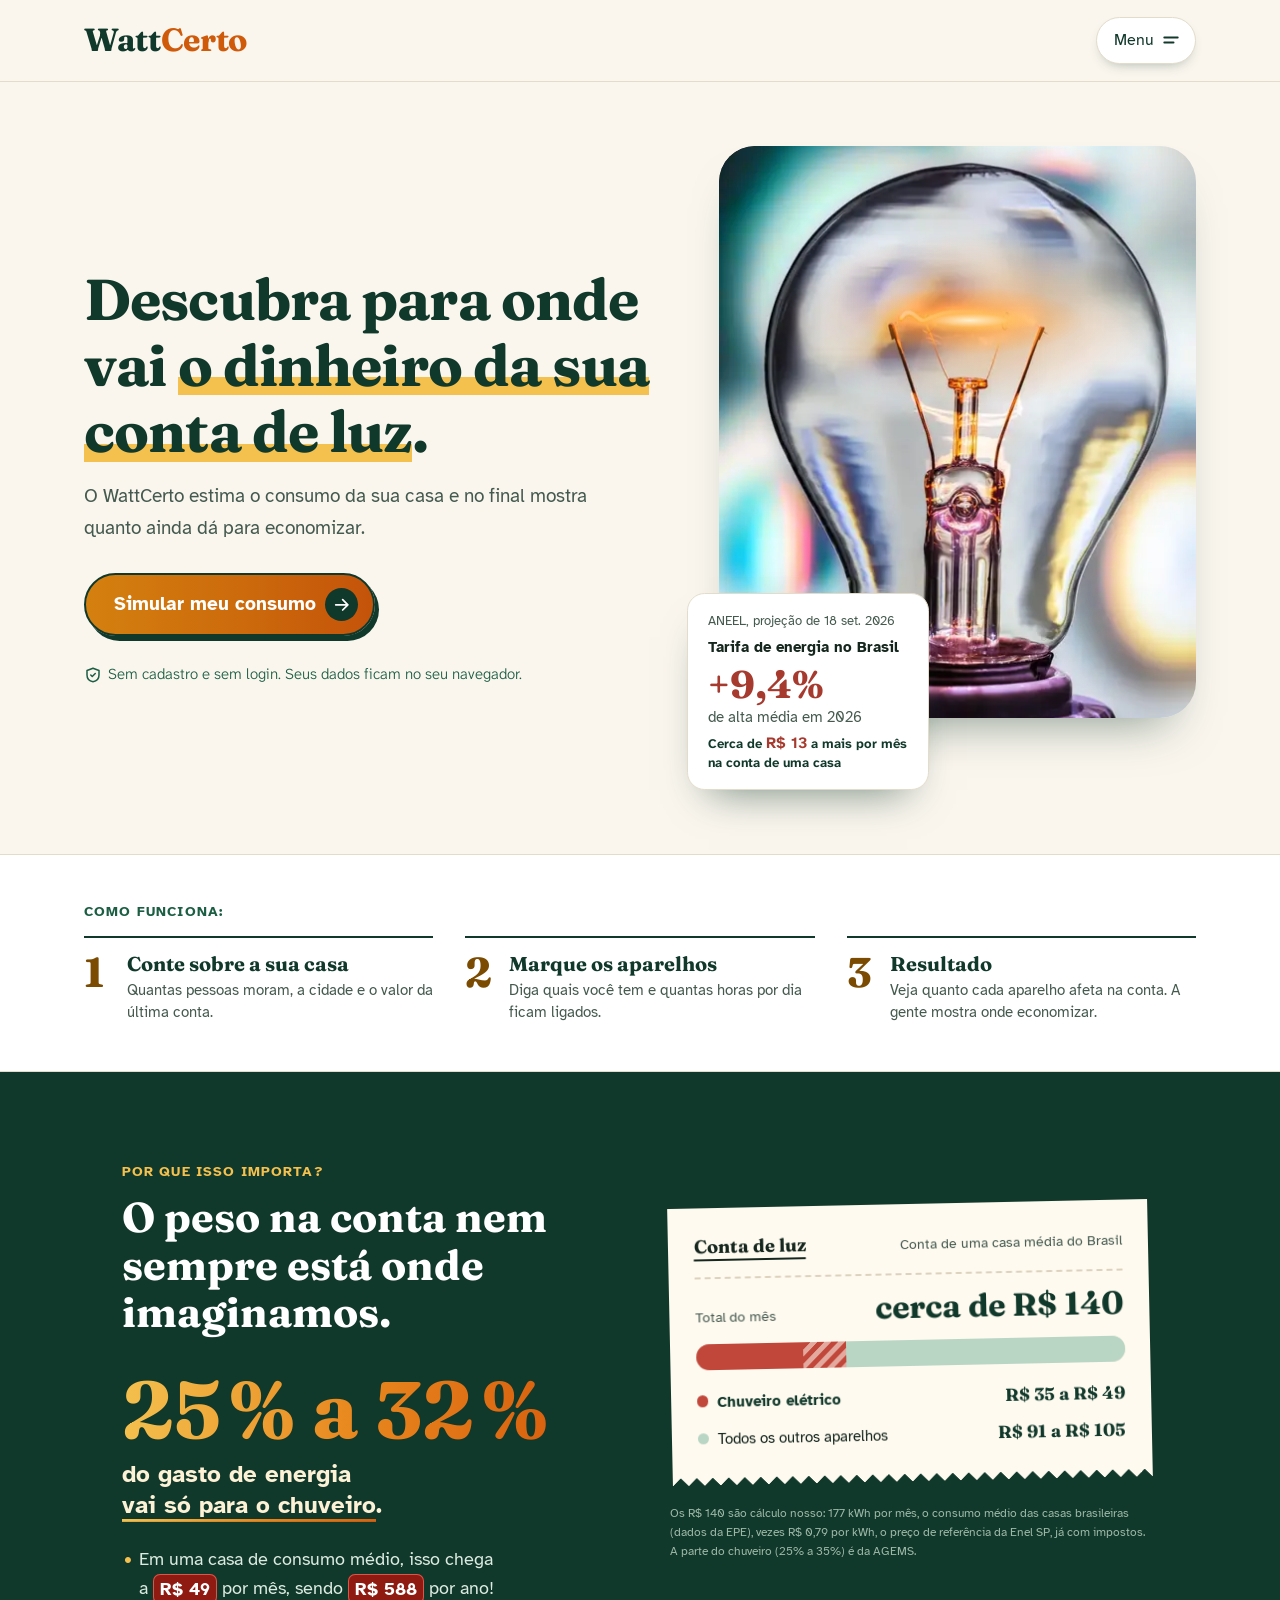
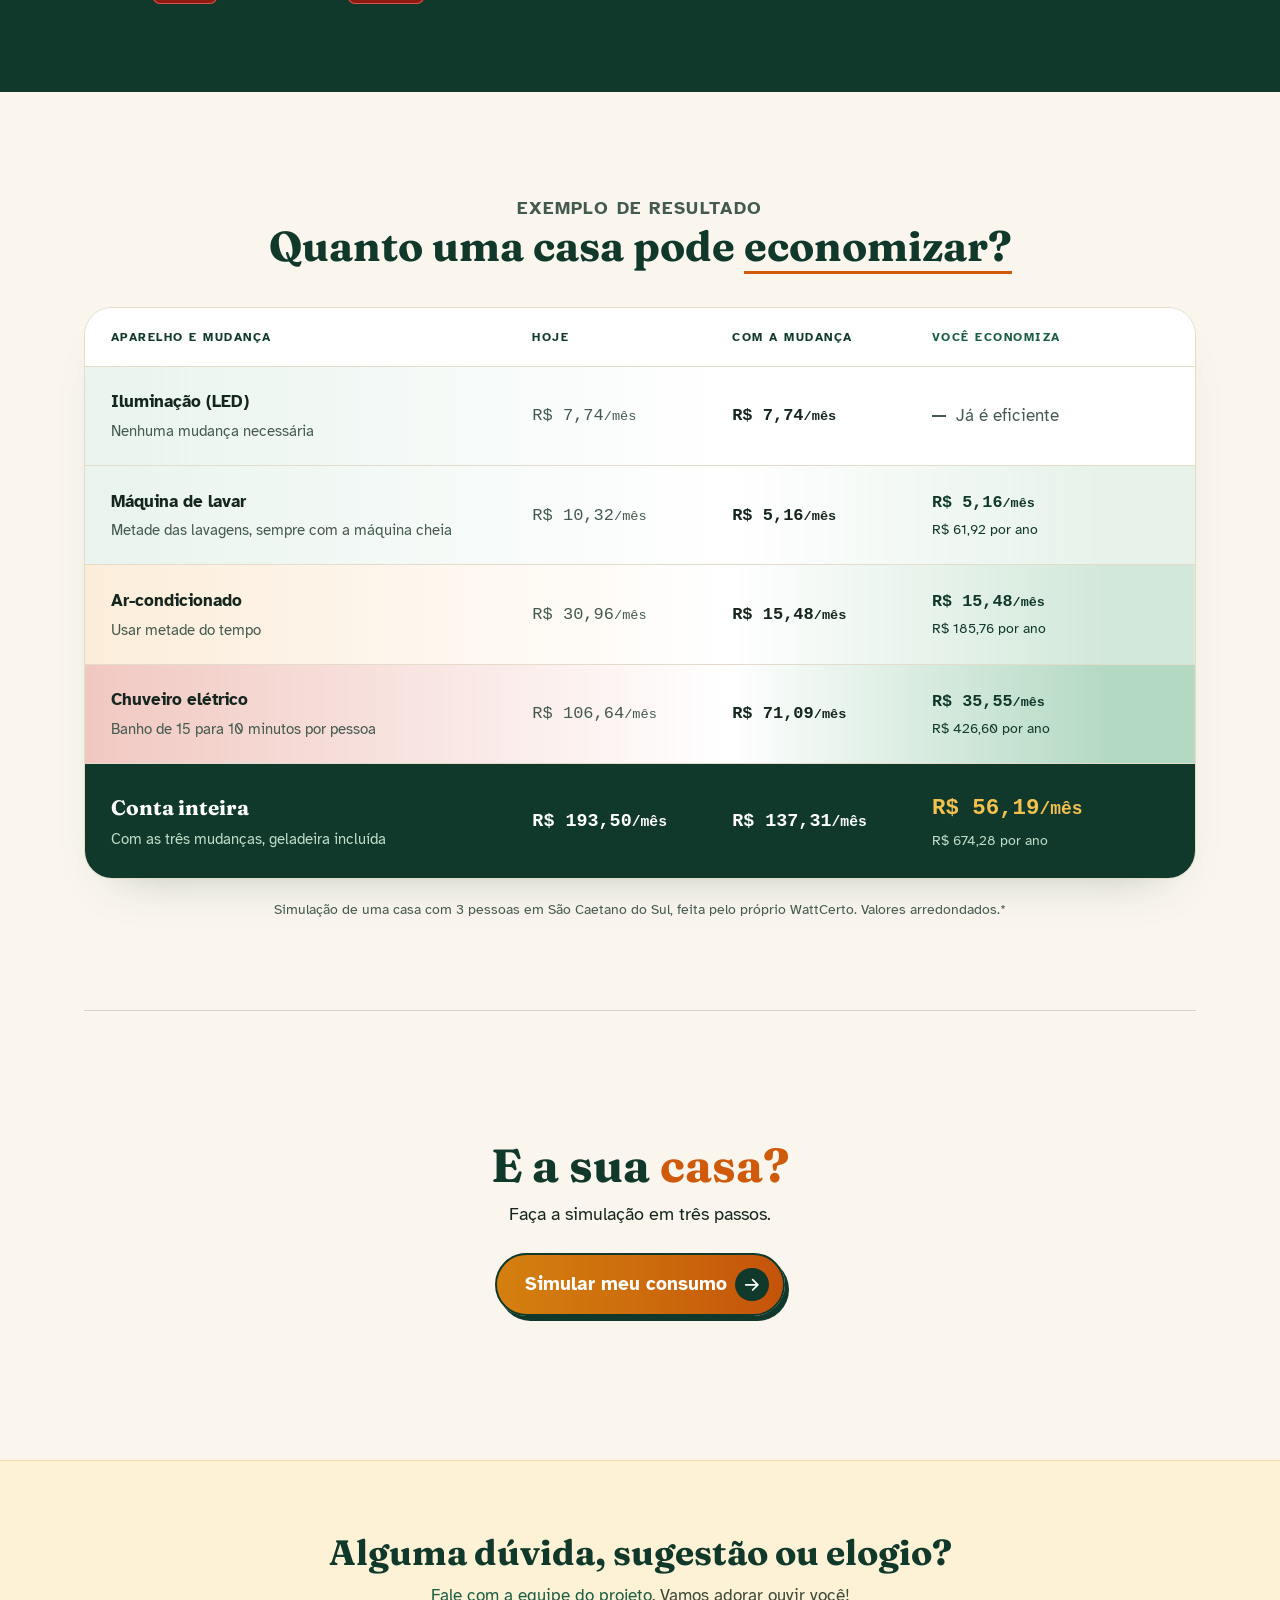
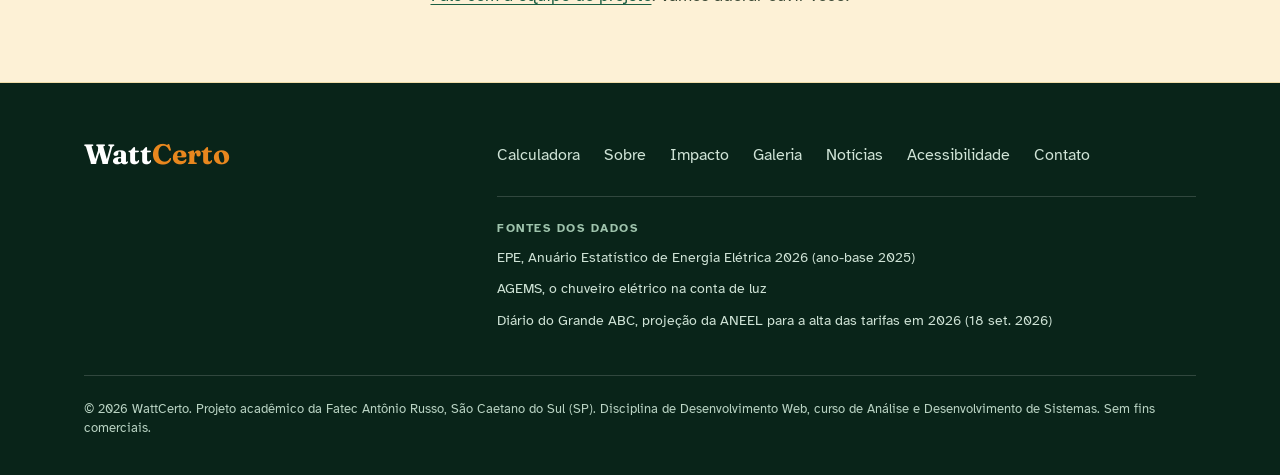
==== commit 0cff7849: "Visual warm-modern: paginas internas, noticias, acessibilidade, contato e imagens leves - Home e pag" ====
--- a/index.html
+++ b/index.html
@@ -3,35 +3,39 @@
 <head>
   <meta charset="UTF-8">
   <meta name="viewport" content="width=device-width, initial-scale=1">
-  <title>Watt Certo: calculadora de consumo de energia residencial</title>
-  <meta name="description" content="O Watt Certo mostra quanto cada aparelho pesa na sua conta de luz, indica se a conta veio mais alta que o esperado e sugere trocas que geram economia.">
+  <title>WattCerto: calculadora de consumo de energia residencial</title>
+  <meta name="description" content="O WattCerto mostra quanto cada aparelho pesa na sua conta de luz, indica se a conta veio mais alta que o esperado e sugere trocas que geram economia.">
   <meta name="theme-color" content="#11392b">
   <link rel="preload" href="assets/fonts/fraunces-latin-700-normal.woff2" as="font" type="font/woff2" crossorigin>
   <link rel="stylesheet" href="css/style.css">
+  <link rel="icon" href="img/favicon.svg" type="image/svg+xml">
+  <script src="js/intro.js"></script>
   <script src="js/menu.js" defer></script>
+  <script src="js/animacoes.js" defer></script>
 </head>
 <body>
+  <div class="intro" aria-hidden="true">
+    <div class="intro-marca"><span class="intro-watt">Watt</span><span class="intro-c"><span class="intro-c-janela"><span class="intro-c-forma"></span></span></span><span class="intro-erto">erto</span></div>
+  </div>
   <a class="skip-link" href="#conteudo">Pular para o conteúdo principal</a>
 
   <header class="site-header">
     <div class="container header-inner">
-      <a class="brand" href="index.html" aria-label="Watt Certo, página inicial">Watt Certo</a>
+      <a class="brand" href="index.html" aria-label="WattCerto, página inicial" aria-current="page">Watt<span class="brand-certo">Certo</span><span class="brand-intro" aria-hidden="true"><span class="intro-watt">Watt</span><span class="intro-c"><span class="intro-c-janela"><span class="intro-c-forma"></span></span></span><span class="intro-erto">erto</span></span></a>
       <button class="menu-toggle" type="button" aria-controls="menu-principal" aria-expanded="false">
-        <svg class="icon" width="20" height="20" viewBox="0 0 24 24" aria-hidden="true"><path d="M4 6h16M4 12h16M4 18h16"/></svg>
-        Menu
+        <span class="menu-texto">Menu</span>
+        <span class="menu-circulo"><svg class="icon icone-menu" width="20" height="20" viewBox="0 0 24 24" aria-hidden="true"><path class="linha-1" d="M4 9h16"/><path class="linha-2" d="M4 15h11"/></svg></span>
       </button>
       <nav class="site-nav" aria-label="Principal">
         <ul class="nav-list" id="menu-principal">
           <li><a href="index.html" aria-current="page">Início</a></li>
+          <li><a href="calculadora.html">Calculadora</a></li>
           <li><a href="sobre.html">Sobre</a></li>
-          <li><a href="calculadora.html">Calculadora</a></li>
           <li><a href="impacto.html">Impacto</a></li>
+          <li><a href="galeria.html">Galeria</a></li>
+          <li><a href="noticias.html">Notícias</a></li>
           <li><a href="acessibilidade.html">Acessibilidade</a></li>
-          <li><a href="galeria.html">Galeria</a></li>
-          <li><a href="midia.html">Mídia</a></li>
-          <li><a href="noticias.html">Notícias</a></li>
           <li><a href="contato.html">Contato</a></li>
-          <li><a href="orcamento_hospedagem.html">Hospedagem</a></li>
         </ul>
       </nav>
     </div>
@@ -41,18 +45,13 @@
     <section class="hero" aria-labelledby="titulo-hero">
       <div class="container hero-grid">
         <div>
-          <p class="eyebrow">
-            <svg class="icon" width="18" height="18" viewBox="0 0 24 24" aria-hidden="true"><path d="M13 2 4 14h7l-1 8 9-12h-7z"/></svg>
-            Consumo consciente de energia
-          </p>
-          <h1 id="titulo-hero">Descubra para onde vai o dinheiro da sua conta de luz.</h1>
-          <p class="lead">O Watt Certo calcula o consumo de cada aparelho da sua casa a partir do que você já sabe: quais equipamentos tem, quantas pessoas moram e quanto tempo cada um fica ligado. No fim, você vê quem são os vilões da conta e quanto dá para economizar.</p>
+          <h1 id="titulo-hero">Descubra para onde vai <span class="marca">o dinheiro da sua conta de luz</span>.</h1>
+          <p class="lead">O WattCerto estima o consumo da sua casa e no final mostra quanto ainda dá para economizar.</p>
           <div class="hero-actions">
-            <a class="btn btn-primary" href="calculadora.html">
+            <a class="btn btn-primary btn-destaque btn-degrade" href="calculadora.html">
               Simular meu consumo
               <svg class="icon" width="20" height="20" viewBox="0 0 24 24" aria-hidden="true"><path d="M5 12h14M13 6l6 6-6 6"/></svg>
             </a>
-            <a class="btn btn-ghost" href="sobre.html">Como o projeto funciona</a>
           </div>
           <p class="selo">
             <svg class="icon" width="18" height="18" viewBox="0 0 24 24" aria-hidden="true"><path d="M12 3l8 3v6c0 5-3.4 8.2-8 9-4.6-.8-8-4-8-9V6z"/><path d="M9 12l2 2 4-4"/></svg>
@@ -60,215 +59,131 @@
           </p>
         </div>
         <figure class="hero-art">
-          <img src="img/hero.svg" alt="Ilustração de uma casa ao lado de um medidor em arco, do verde ao vermelho, com o ponteiro na faixa laranja e ícones de chuveiro, geladeira e ar-condicionado." width="640" height="540">
+          <img class="hero-foto" src="img/hero-lampada.webp" srcset="img/hero-lampada-480.webp 480w, img/hero-lampada-720.webp 720w, img/hero-lampada.webp 1000w" sizes="(min-width: 52rem) 30rem, calc(100vw - 2rem)" width="1000" height="1500" alt="Lâmpada acesa de perto, com o filamento brilhando em laranja" fetchpriority="high">
+          <span class="hero-fundo-vivo" aria-hidden="true"></span>
+          <span class="hero-brilho" aria-hidden="true"></span>
+          <div class="hero-ticket">
+            <span class="ticket-contexto">ANEEL, projeção de 18 set. 2026</span>
+            <span class="ticket-nome">Tarifa de energia no Brasil</span>
+            <span class="ticket-valor">+<span class="ticket-num">9,4</span>% <small>de alta média em 2026</small></span>
+            <span class="ticket-sub">Cerca de <strong class="ticket-reais">R$&nbsp;13</strong> a mais por mês<br>na conta de uma casa</span>
+          </div>
         </figure>
       </div>
     </section>
 
-    <section class="section section-white" aria-labelledby="titulo-passos">
+    <section class="section section-white faixa-passos" aria-labelledby="titulo-passos">
       <div class="container">
-        <div class="section-head">
-          <p class="kicker">Como funciona</p>
-          <h2 id="titulo-passos">Três passos até o seu diagnóstico</h2>
-          <p>Nada de termos técnicos: o site pergunta o que qualquer pessoa sabe responder sobre a própria casa.</p>
-        </div>
-        <ol class="passos">
+        <h2 id="titulo-passos">Como funciona:</h2>
+        <ol class="passos passos-curtos">
           <li>
             <span class="passo-num" aria-hidden="true">1</span>
-            <h3>Conte sobre a casa</h3>
-            <p>Cidade, número de moradores e o valor da última conta. São os dados que calibram todo o cálculo.</p>
+            <h3>Conte sobre a sua casa</h3>
+            <p>Quantas pessoas moram, a cidade e o valor da última conta.</p>
           </li>
           <li>
             <span class="passo-num" aria-hidden="true">2</span>
             <h3>Marque os aparelhos</h3>
-            <p>Escolha os equipamentos da lista e informe quanto tempo cada um fica ligado por dia.</p>
+            <p>Diga quais você tem e quantas horas por dia ficam ligados.</p>
           </li>
           <li>
             <span class="passo-num" aria-hidden="true">3</span>
-            <h3>Veja o diagnóstico</h3>
-            <p>O resultado mostra o consumo de cada aparelho em kWh e em reais, e onde está a maior economia possível.</p>
+            <h3>Resultado</h3>
+            <p>Veja quanto cada aparelho afeta na conta. A gente mostra onde economizar.</p>
           </li>
         </ol>
       </div>
     </section>
 
+    <section class="section band-dark" aria-labelledby="titulo-dados">
+      <div class="container stats-grid">
+        <div>
+          <p class="kicker">Por que isso importa?</p>
+          <h2 id="titulo-dados">O peso na conta nem sempre está onde imaginamos.</h2>
+          <span class="stat-number stat-degrade"><span data-conta="25" data-sincro="chuveiro">25</span>% a <span data-conta="35" data-sincro="chuveiro">35</span>%</span>
+          <p class="stat-caption"><strong class="stat-frase">do gasto de energia <span class="stat-sub">vai só para o chuveiro</span>.</strong> <span class="stat-detalhe">Em uma casa de consumo médio, isso chega a <span class="valor-destaque">R$&nbsp;49</span> por mês, sendo <span class="valor-destaque">R$&nbsp;588</span> por ano!</span></p>
+        </div>
+        <div class="compare-col">
+        <figure class="fatura">
+          <figcaption class="fatura-topo">
+            <span class="fatura-rotulo">Conta de luz</span>
+            <span class="fatura-casa">Conta de uma casa média do Brasil</span>
+          </figcaption>
+          <p class="fatura-total"><span>Total do mês</span> <strong>cerca de R$&nbsp;140</strong></p>
+          <div class="fatura-barra" aria-hidden="true">
+            <span class="fatura-parte-chuveiro"></span>
+            <span class="fatura-parte-outros"></span>
+          </div>
+          <ul class="fatura-itens">
+            <li class="fatura-item-chuveiro"><span class="fatura-ponto" aria-hidden="true"></span>Chuveiro elétrico <strong>R$ 35 a R$ 49</strong></li>
+            <li class="fatura-item-outros"><span class="fatura-ponto" aria-hidden="true"></span>Todos os outros aparelhos <strong>R$ 91 a R$ 105</strong></li>
+          </ul>
+        </figure>
+        <p class="fonte-fora">Os R$&nbsp;140 são cálculo nosso: 177 kWh por mês, o consumo médio das casas brasileiras (dados da EPE), vezes R$&nbsp;0,79 por kWh, o preço de referência da Enel SP, já com impostos. A parte do chuveiro (25% a 35%) é da AGEMS.</p>
+        </div>
+      </div>
+    </section>
+
     <section class="section" aria-labelledby="titulo-exemplo">
-      <div class="container exemplo-grid">
-        <div>
+      <div class="container">
+        <div class="section-head centro">
           <p class="kicker">Exemplo de resultado</p>
-          <h2 id="titulo-exemplo">Uma casa de 3 pessoas em São Caetano do Sul</h2>
-          <p>Veja como o sistema apresenta o consumo mensal estimado. O chuveiro aparece em destaque porque é o aparelho de maior potência, mesmo ligado por poucos minutos.</p>
-          <ul class="legenda">
-            <li><span class="ponto nivel-baixo" aria-hidden="true"></span>Consumo baixo</li>
-            <li><span class="ponto nivel-medio" aria-hidden="true"></span>Consumo médio</li>
-            <li><span class="ponto nivel-alto" aria-hidden="true"></span>Consumo alto</li>
-          </ul>
-          <p class="nota">Simulação didática feita com a fórmula do próprio sistema (potência × horas por dia × 30 ÷ 1000) e tarifa de R$ 0,86 por kWh.</p>
-        </div>
-        <div class="card tabela-card">
-          <h3>Consumo mensal estimado</h3>
-          <table class="tabela">
-            <caption class="visually-hidden">Consumo mensal estimado por aparelho, em quilowatt-hora e em reais</caption>
+          <h2 id="titulo-exemplo">Quanto uma casa pode <span class="sublinha-laranja">economizar?</span></h2>
+        </div>
+        <div class="economia-card">
+          <table class="economia-tabela">
+            <caption class="visually-hidden">Custo mensal hoje, custo com a mudança e economia, por aparelho</caption>
             <thead>
               <tr>
-                <th scope="col">Aparelho</th>
-                <th scope="col">kWh/mês</th>
-                <th scope="col">Custo</th>
+                <th scope="col">Aparelho e mudança</th>
+                <th scope="col">Hoje</th>
+                <th scope="col">Com a mudança</th>
+                <th scope="col" class="col-eco">Você economiza</th>
               </tr>
             </thead>
             <tbody>
-              <tr class="nivel-alto">
-                <th scope="row">Chuveiro elétrico</th>
-                <td>124</td>
-                <td>R$ 107</td>
-              </tr>
-              <tr class="nivel-medio">
-                <th scope="row">Geladeira</th>
-                <td>44</td>
-                <td>R$ 38</td>
-              </tr>
-              <tr class="nivel-medio">
-                <th scope="row">Ar-condicionado</th>
-                <td>36</td>
-                <td>R$ 31</td>
-              </tr>
-              <tr class="nivel-baixo">
-                <th scope="row">Máquina de lavar</th>
-                <td>12</td>
-                <td>R$ 10</td>
-              </tr>
-              <tr class="nivel-baixo">
-                <th scope="row">Iluminação (LED)</th>
-                <td>9</td>
-                <td>R$ 8</td>
+              <tr class="h-1">
+                <th scope="row"><span class="ap-nome">Iluminação (LED)</span><span class="ap-acao">Nenhuma mudança necessária</span></th>
+                <td data-rotulo="Hoje" class="hoje"><span class="preco">R$ 7,74<small>/mês</small></span></td>
+                <td data-rotulo="Com a mudança" class="depois"><span class="preco">R$ 7,74<small>/mês</small></span></td>
+                <td data-rotulo="Você economiza" class="eco"><span class="sem-mudanca">Já é eficiente</span></td>
+              </tr>
+              <tr class="h-1 e-1">
+                <th scope="row"><span class="ap-nome">Máquina de lavar</span><span class="ap-acao">Metade das lavagens, sempre com a máquina cheia</span></th>
+                <td data-rotulo="Hoje" class="hoje"><span class="preco">R$ 10,32<small>/mês</small></span></td>
+                <td data-rotulo="Com a mudança" class="depois"><span class="preco">R$ 5,16<small>/mês</small></span></td>
+                <td data-rotulo="Você economiza" class="eco"><strong class="preco">R$ 5,16<small>/mês</small></strong><span class="ano">R$ 61,92 por ano</span></td>
+              </tr>
+              <tr class="h-2 e-2">
+                <th scope="row"><span class="ap-nome">Ar-condicionado</span><span class="ap-acao">Usar metade do tempo</span></th>
+                <td data-rotulo="Hoje" class="hoje"><span class="preco">R$ 30,96<small>/mês</small></span></td>
+                <td data-rotulo="Com a mudança" class="depois"><span class="preco">R$ 15,48<small>/mês</small></span></td>
+                <td data-rotulo="Você economiza" class="eco"><strong class="preco">R$ 15,48<small>/mês</small></strong><span class="ano">R$ 185,76 por ano</span></td>
+              </tr>
+              <tr class="h-4 e-3">
+                <th scope="row"><span class="ap-nome">Chuveiro elétrico</span><span class="ap-acao">Banho de 15 para 10 minutos por pessoa</span></th>
+                <td data-rotulo="Hoje" class="hoje"><span class="preco">R$ 106,64<small>/mês</small></span></td>
+                <td data-rotulo="Com a mudança" class="depois"><span class="preco">R$ 71,09<small>/mês</small></span></td>
+                <td data-rotulo="Você economiza" class="eco"><strong class="preco">R$ 35,55<small>/mês</small></strong><span class="ano">R$ 426,60 por ano</span></td>
               </tr>
             </tbody>
             <tfoot>
               <tr>
-                <th scope="row">Total estimado</th>
-                <td>225</td>
-                <td>R$ 194</td>
+                <th scope="row"><span class="ap-nome">Conta inteira</span><span class="ap-acao">Com as três mudanças, geladeira incluída</span></th>
+                <td data-rotulo="Hoje" class="hoje"><span class="preco">R$ 193,50<small>/mês</small></span></td>
+                <td data-rotulo="Com a mudança" class="depois"><span class="preco">R$ 137,31<small>/mês</small></span></td>
+                <td data-rotulo="Você economiza" class="eco"><strong class="preco">R$ 56,19<small>/mês</small></strong><span class="ano">R$ 674,28 por ano</span></td>
               </tr>
             </tfoot>
           </table>
         </div>
-      </div>
-    </section>
-
-    <section class="section band-dark" aria-labelledby="titulo-dados">
-      <div class="container stats-grid">
-        <div>
-          <p class="kicker">Por que isso importa</p>
-          <h2 id="titulo-dados">A casa brasileira é um terço do consumo de eletricidade do país.</h2>
-          <span class="stat-number">31,4%</span>
-          <p class="stat-caption">de toda a eletricidade consumida no Brasil em 2024 foi para as residências, o equivalente a 176.519 GWh distribuídos em 82,9 milhões de unidades consumidoras.</p>
-        </div>
-        <figure class="compare">
-          <figcaption>O peso do chuveiro elétrico na conta de uma casa</figcaption>
-          <div class="bar-row">
-            <span class="bar-label">Demais aparelhos</span>
-            <span class="bar-value">65% a 75%</span>
-            <div class="bar-track" aria-hidden="true"><div class="bar bar-outros"></div></div>
-          </div>
-          <div class="bar-row">
-            <span class="bar-label">Chuveiro elétrico</span>
-            <span class="bar-value">25% a 35%</span>
-            <div class="bar-track" aria-hidden="true"><div class="bar bar-chuveiro"></div></div>
-          </div>
-          <p class="fonte">Na posição inverno, o chuveiro consome de 30% a 40% a mais do que na posição verão. Por isso ele tem uma tela de cálculo só dele no Watt Certo.</p>
-        </figure>
-      </div>
-    </section>
-
-    <section class="section" aria-labelledby="titulo-recursos">
-      <div class="container">
-        <div class="section-head">
-          <p class="kicker">O que o site entrega</p>
-          <h2 id="titulo-recursos">As frentes do projeto</h2>
-        </div>
-        <div class="grid-3">
-          <article class="card">
-            <span class="icon-badge" aria-hidden="true">
-              <svg class="icon" width="28" height="28" viewBox="0 0 24 24"><rect x="4" y="3" width="16" height="18" rx="2"/><path d="M8 7h8M8 12h3M8 16h3M15 12v5"/></svg>
-            </span>
-            <h3>Calculadora de consumo</h3>
-            <p>Estimativa mensal em kWh e em reais para cada aparelho cadastrado, com a participação de cada um no total.</p>
-          </article>
-          <article class="card">
-            <span class="icon-badge sol" aria-hidden="true">
-              <svg class="icon" width="28" height="28" viewBox="0 0 24 24"><path d="M12 3v7M7 12h10l-2 4H9z"/><path d="M9 20v-2M12 20v-3M15 20v-2"/></svg>
-            </span>
-            <h3>Modo avançado</h3>
-            <p>Aparelhos com consumo variável, como o chuveiro, ganham perguntas próprias: potência, estação do ano, tempo de banho e frequência.</p>
-          </article>
-          <article class="card">
-            <span class="icon-badge argila" aria-hidden="true">
-              <svg class="icon" width="28" height="28" viewBox="0 0 24 24"><path d="M4 19V5a1 1 0 0 1 1-1h11l4 4v11a1 1 0 0 1-1 1z"/><path d="M8 13l3 3 5-6"/></svg>
-            </span>
-            <h3>Diagnóstico da conta</h3>
-            <p>Comparação entre o valor estimado e o valor real da fatura, para mostrar se a conta veio acima do esperado.</p>
-          </article>
-          <article class="card">
-            <span class="icon-badge" aria-hidden="true">
-              <svg class="icon" width="28" height="28" viewBox="0 0 24 24"><path d="M12 3a6 6 0 0 1 4 10.5V17H8v-3.5A6 6 0 0 1 12 3z"/><path d="M9 20h6"/></svg>
-            </span>
-            <h3>Sugestão de troca</h3>
-            <p>Quanto a casa economizaria por mês ao substituir um aparelho antigo por um modelo mais eficiente.</p>
-          </article>
-          <article class="card">
-            <span class="icon-badge" aria-hidden="true">
-              <svg class="icon" width="28" height="28" viewBox="0 0 24 24"><rect x="4" y="10" width="16" height="10" rx="2"/><path d="M8 10V7a4 4 0 0 1 8 0v3"/></svg>
-            </span>
-            <h3>Privacidade por padrão</h3>
-            <p>Nenhum cadastro: os dados ficam salvos no navegador do usuário, com termo de consentimento que pode ser recusado.</p>
-          </article>
-          <article class="card">
-            <span class="icon-badge sol" aria-hidden="true">
-              <svg class="icon" width="28" height="28" viewBox="0 0 24 24"><circle cx="12" cy="12" r="9"/><path d="M12 7v5l3 2"/></svg>
-            </span>
-            <h3>Resultado em minutos</h3>
-            <p>O diagnóstico completo sai em poucos minutos, sem precisar entender de física ou ler a fatura inteira.</p>
-          </article>
-        </div>
-      </div>
-    </section>
-
-    <section class="section section-white" aria-labelledby="titulo-acess">
-      <div class="container a11y-grid">
-        <div>
-          <p class="kicker">Acessibilidade em primeiro lugar</p>
-          <h2 id="titulo-acess">Um site que funciona para todo mundo</h2>
-          <p>Economizar energia interessa a qualquer família. Por isso o site é construído para ser usado por pessoas com deficiência, público prioritário do projeto.</p>
-          <ul class="checklist">
-            <li><svg class="icon" width="22" height="22" viewBox="0 0 24 24" aria-hidden="true"><path d="M5 12l5 5 9-10"/></svg>Navegação completa pelo teclado, com foco sempre visível.</li>
-            <li><svg class="icon" width="22" height="22" viewBox="0 0 24 24" aria-hidden="true"><path d="M5 12l5 5 9-10"/></svg>Estrutura semântica e textos alternativos para leitores de tela.</li>
-            <li><svg class="icon" width="22" height="22" viewBox="0 0 24 24" aria-hidden="true"><path d="M5 12l5 5 9-10"/></svg>Contraste verificado: todas as combinações passam no nível AA.</li>
-            <li><svg class="icon" width="22" height="22" viewBox="0 0 24 24" aria-hidden="true"><path d="M5 12l5 5 9-10"/></svg>Nível de consumo indicado por cor e também por texto, nunca só por cor.</li>
-          </ul>
-          <a class="btn btn-ghost" href="acessibilidade.html">Ver recursos de acessibilidade</a>
-        </div>
-        <div class="card">
-          <h3>Atalhos de teclado</h3>
-          <ul class="keys">
-            <li><kbd>Tab</kbd><span>avança entre links e botões</span></li>
-            <li><kbd>Shift + Tab</kbd><span>volta ao item anterior</span></li>
-            <li><kbd>Enter</kbd><span>abre o link ou aciona o botão</span></li>
-            <li><kbd>Esc</kbd><span>fecha o menu no celular</span></li>
-          </ul>
-        </div>
-      </div>
-    </section>
-
-    <section class="section" aria-labelledby="titulo-explorar">
-      <div class="container">
-        <div class="section-head">
-          <p class="kicker">Explore</p>
-          <h2 id="titulo-explorar">Continue pelo site</h2>
-        </div>
-        <div class="grid-3">
-          <a class="link-card" href="calculadora.html"><strong>Calculadora <svg class="icon" width="20" height="20" viewBox="0 0 24 24" aria-hidden="true"><path d="M5 12h14M13 6l6 6-6 6"/></svg></strong><span>O passo a passo do cálculo e o modo avançado.</span></a>
-          <a class="link-card" href="impacto.html"><strong>Impacto <svg class="icon" width="20" height="20" viewBox="0 0 24 24" aria-hidden="true"><path d="M5 12h14M13 6l6 6-6 6"/></svg></strong><span>Tabelas de consumo, tarifas e economia possível.</span></a>
-          <a class="link-card" href="noticias.html"><strong>Notícias <svg class="icon" width="20" height="20" viewBox="0 0 24 24" aria-hidden="true"><path d="M5 12h14M13 6l6 6-6 6"/></svg></strong><span>Bandeiras tarifárias e eficiência energética.</span></a>
+        <p class="nota nota-centro">Simulação de uma casa com 3 pessoas em São Caetano do Sul, feita pelo próprio WattCerto. Valores arredondados.*</p>
+        <div class="exemplo-acao">
+          <p class="exemplo-chamada"><strong>E a sua <span class="destaque-laranja">casa<span class="interrogacao">?</span></span></strong> <span>Faça a simulação em três passos.</span></p>
+          <a class="btn btn-primary btn-destaque btn-degrade" href="calculadora.html">
+            Simular meu consumo
+            <svg class="icon" width="20" height="20" viewBox="0 0 24 24" aria-hidden="true"><path d="M5 12h14M13 6l6 6-6 6"/></svg>
+          </a>
         </div>
       </div>
     </section>
@@ -276,41 +191,45 @@
     <section class="cta-band" aria-labelledby="titulo-cta">
       <div class="container cta-inner">
         <div>
-          <h2 id="titulo-cta">Quer testar com a sua conta?</h2>
-          <p>Fale com a equipe do projeto e participe dos testes da versão em desenvolvimento.</p>
-        </div>
-        <a class="btn btn-primary" href="contato.html">Entrar em contato</a>
+          <h2 id="titulo-cta">Alguma dúvida, sugestão ou elogio?</h2>
+          <p><a href="contato.html">Fale com a equipe do projeto</a>. Vamos adorar ouvir você!</p>
+        </div>
       </div>
     </section>
   </main>
 
   <footer class="site-footer">
-    <div class="container footer-grid">
-      <div>
-        <p class="footer-brand">Watt Certo</p>
-        <p>Calculadora de consumo de energia residencial e consumo consciente.</p>
-      </div>
-      <nav aria-label="Rodapé">
-        <h2>Páginas</h2>
-        <ul class="footer-list">
-          <li><a href="sobre.html">Sobre</a></li>
-          <li><a href="calculadora.html">Calculadora</a></li>
-          <li><a href="impacto.html">Impacto</a></li>
-          <li><a href="acessibilidade.html">Acessibilidade</a></li>
-          <li><a href="contato.html">Contato</a></li>
-        </ul>
-      </nav>
-      <div>
-        <h2>Fontes dos dados</h2>
-        <ul class="footer-list">
-          <li><a href="https://www.epe.gov.br/sites-pt/publicacoes-dados-abertos/publicacoes/PublicacoesArquivos/publicacao-160/topico-168/anuario-factsheet.pdf">EPE, Anuário Estatístico de Energia Elétrica 2025 (ano-base 2024)</a></li>
-          <li><a href="https://www.agems.ms.gov.br/chuveiro-eletrico-e-o-maior-consumidor-de-energia-em-uma-residencia/">AGEMS, o chuveiro elétrico na conta de luz</a></li>
-        </ul>
-      </div>
-    </div>
-    <div class="container">
-      <p class="footer-note">© 2026 Watt Certo. Projeto acadêmico da Fatec Antônio Russo, São Caetano do Sul (SP). Disciplina de Desenvolvimento Web, curso de Análise e Desenvolvimento de Sistemas. Sem fins comerciais.</p>
+    <div class="container rodape">
+      <div class="rodape-topo">
+        <div class="rodape-marca">
+          <p class="footer-brand">Watt<span class="brand-certo">Certo</span></p>
+        </div>
+        <div class="rodape-colunas">
+          <nav class="rodape-links" aria-label="Rodapé">
+            <ul>
+              <li><a href="calculadora.html">Calculadora</a></li>
+              <li><a href="sobre.html">Sobre</a></li>
+              <li><a href="impacto.html">Impacto</a></li>
+              <li><a href="galeria.html">Galeria</a></li>
+              <li><a href="noticias.html">Notícias</a></li>
+              <li><a href="acessibilidade.html">Acessibilidade</a></li>
+              <li><a href="contato.html">Contato</a></li>
+            </ul>
+          </nav>
+          <div class="rodape-fontes">
+            <h2>Fontes dos dados</h2>
+            <ul>
+              <li><a href="https://www.epe.gov.br/sites-pt/publicacoes-dados-abertos/publicacoes/PublicacoesArquivos/publicacao-160/topico-168/Anuario_Sumario%20Executivo_2026_V1.pdf">EPE, Anuário Estatístico de Energia Elétrica 2026 (ano-base 2025)</a></li>
+              <li><a href="https://www.agems.ms.gov.br/chuveiro-eletrico-e-o-maior-consumidor-de-energia-em-uma-residencia/">AGEMS, o chuveiro elétrico na conta de luz</a></li>
+              <li><a href="https://www.dgabc.com.br/Noticia/4347830/alta-na-conta-de-luz-deve-ficar-na-media-em-9-4-no-ano-de-2026-diz-aneel">Diário do Grande ABC, projeção da ANEEL para a alta das tarifas em 2026 (18 set. 2026)</a></li>
+            </ul>
+          </div>
+        </div>
+      </div>
+
+      <p class="footer-note">© 2026 WattCerto. Projeto acadêmico da Fatec Antônio Russo, São Caetano do Sul (SP). Disciplina de Desenvolvimento Web, curso de Análise e Desenvolvimento de Sistemas. Sem fins comerciais.</p>
     </div>
   </footer>
+
 </body>
 </html>
--- a/css/style.css
+++ b/css/style.css
@@ -1,5 +1,5 @@
 /* ==========================================================================
-   Watt Certo: folha de estilo principal
+   WattCerto: folha de estilo principal
    Projeto de Site MVP, Desenvolvimento Web, Fatec São Caetano do Sul
    Fontes hospedadas localmente (sem requisições a terceiros).
    ========================================================================== */
@@ -22,6 +22,32 @@
 @font-face {
   font-family: "Atkinson Hyperlegible";
   src: url("../assets/fonts/atkinson-hyperlegible-latin-700-normal.woff2") format("woff2");
+  font-weight: 700;
+  font-style: normal;
+  font-display: swap;
+}
+
+/* Versão mais fina (300) da Atkinson Hyperlegible, da família "Next" do Braille
+   Institute. Usada só em textos de apoio que pedem um peso mais leve. */
+@font-face {
+  font-family: "Atkinson Hyperlegible Next";
+  src: url("../assets/fonts/atkinson-hyperlegible-next-latin-300-normal.woff2") format("woff2");
+  font-weight: 300;
+  font-style: normal;
+  font-display: swap;
+}
+/* Peso médio (500) da mesma família, para as opções do menu: um pouco mais
+   grossas que o texto normal (400) sem chegar ao negrito (700). */
+@font-face {
+  font-family: "Atkinson Hyperlegible Next";
+  src: url("../assets/fonts/atkinson-hyperlegible-next-latin-500-normal.woff2") format("woff2");
+  font-weight: 500;
+  font-style: normal;
+  font-display: swap;
+}
+@font-face {
+  font-family: "Atkinson Hyperlegible Next";
+  src: url("../assets/fonts/atkinson-hyperlegible-next-latin-700-normal.woff2") format("woff2");
   font-weight: 700;
   font-style: normal;
   font-display: swap;
@@ -58,12 +84,26 @@
   --nivel-baixo-bg: #e6f2ea;
   --nivel-medio-bg: #fcedda;
   --nivel-alto-bg: #f9e4e1;
+  --nivel-alto-texto: #a63a2e;
+  --nivel-alto-sobre-escuro: #e97a6a; /* texto vermelho sobre o verde escuro (4,5:1) */
+  --vermelho-sangue: #8f1a12; /* fundo das etiquetas de valor, com texto branco (9:1) */
+  --nivel-alto-contorno: #d9564a; /* contorno vermelho sobre o verde escuro (3,3:1) */
+  --nivel-medio-texto: #8a4b00;
+  --nivel-baixo-texto: #1b5e43;
+  --nivel-critico: #7a1f16;
+
+  /* Laranja da marca: o check que vira "Certo". O mais escuro serve em fundo
+     claro (3,8:1 sobre o papel, texto grande); o claro, no rodapé escuro. */
+  --laranja-marca: #cf5a0a;
+  --laranja-marca-claro: #e8871e;
 
   /* Sol: destaque */
   --sol-500: #e9a21b;
   --sol-400: #f4c04e;
   --sol-100: #fdf1d6;
   --sol-texto: #7a4b00;
+  /* Degradê de consumo: começa no amarelo e vai ao laranja escuro. Usado nos números e no sublinhado sobre fundo escuro. */
+  --degrade-consumo: linear-gradient(90deg, #f4c04e 0%, #e8871e 55%, #d9620f 100%);
 
   /* Argila: apoio */
   --argila-700: #9a4a24;
@@ -72,9 +112,9 @@
   /* Neutros */
   --ink: #14261d;
   --muted: #455a4f;
-  --bg: #f5f8f4;
+  --bg: #faf6ee;
   --card: #ffffff;
-  --line: #cfe0d5;
+  --line: #e3dccb;
   --foco: #1d4ed8;
 
   --raio: 1.125rem;
@@ -82,6 +122,7 @@
 
   --fonte-texto: "Atkinson Hyperlegible", system-ui, -apple-system, "Segoe UI", Arial, sans-serif;
   --fonte-titulo: "Fraunces", Georgia, "Times New Roman", serif;
+  --fonte-numero: ui-monospace, "SFMono-Regular", Menlo, Consolas, "Liberation Mono", monospace;
 }
 
 /* ---------- Base ---------- */
@@ -92,6 +133,7 @@
 }
 
 html {
+  scroll-padding-top: 1rem;
   font-size: 100%;
   -webkit-text-size-adjust: 100%;
   scroll-behavior: smooth;
@@ -111,6 +153,21 @@
   display: block;
   max-width: 100%;
   height: auto;
+}
+
+/* Palavras longas quebram em vez de empurrar a página para o lado (letra grande, tela estreita). */
+h1,
+h2,
+h3,
+p,
+li,
+dd,
+dt,
+td,
+th,
+label,
+legend {
+  overflow-wrap: break-word;
 }
 
 h1,
@@ -181,7 +238,7 @@
 
 /* ---------- Cabeçalho e navegação ---------- */
 .site-header {
-  background: #fff;
+  background: var(--bg);
   border-bottom: 1px solid var(--line);
 }
 
@@ -194,32 +251,141 @@
 }
 
 .brand {
+  position: relative;
   display: inline-flex;
   align-items: center;
-  gap: 0.65rem;
+  gap: 0;
   color: var(--verde-900);
   font-family: var(--fonte-titulo);
-  font-size: 1.45rem;
-  font-weight: 700;
+  /* Maior, com a linha mais justa: a barra do topo mantém a mesma altura. */
+  font-size: 2rem;
+  font-weight: 700;
+  line-height: 1.25;
+  letter-spacing: -0.01em;
   text-decoration: none;
-}
-
+  white-space: nowrap;
+}
+
+/* Botão do menu no celular: uma pílula branca com a palavra "Menu" e o
+   ícone de duas linhas verdes. Aberto, as linhas viram um X. */
 .menu-toggle {
   display: none;
   align-items: center;
-  gap: 0.5rem;
-  min-height: 2.75rem;
-  padding: 0.5rem 1rem;
-  border: 2px solid var(--verde-700);
+  gap: 0.45rem;
+  min-height: 2.9rem;
+  padding: 0.35rem 0.85rem 0.35rem 1.1rem;
+  border: 1px solid var(--line);
   border-radius: 999px;
   background: #fff;
+  box-shadow: 0 6px 14px -8px rgba(17, 57, 43, 0.45);
   color: var(--verde-900);
   font: inherit;
-  font-weight: 700;
+  font-size: 1rem;
   cursor: pointer;
+  transition: border-color 0.2s, transform 0.15s, gap 0.3s, padding 0.3s;
+}
+
+.menu-circulo {
+  display: grid;
+  place-items: center;
+}
+
+/* Aberto, a palavra "Menu" recolhe e fica só o X (ela continua sendo o nome
+   do botão para leitores de tela). */
+.menu-texto {
+  display: inline-block;
+  max-width: 4rem;
+  overflow: hidden;
+  white-space: nowrap;
+  transition: max-width 0.3s cubic-bezier(0.65, 0, 0.35, 1), opacity 0.2s;
+}
+
+.menu-toggle[aria-expanded="true"] {
+  gap: 0;
+  padding-inline: 0.75rem;
+}
+
+.menu-toggle[aria-expanded="true"] .menu-texto {
+  max-width: 0;
+  opacity: 0;
+}
+
+.menu-toggle .icon {
+  stroke-width: 2.4;
+}
+
+.menu-toggle:hover {
+  border-color: rgba(27, 94, 67, 0.45);
+}
+
+.menu-toggle:active {
+  transform: scale(0.96);
+}
+
+/* As duas linhas do ícone giram e viram um X ao abrir (e voltam ao fechar),
+   no mesmo ritmo das animações da marca. */
+.icone-menu path {
+  transform-box: fill-box;
+  transform-origin: center;
+  transition: transform 0.35s cubic-bezier(0.65, 0, 0.35, 1);
+}
+
+.menu-toggle[aria-expanded="true"] .linha-1 {
+  transform: translateY(3px) rotate(45deg);
+}
+
+/* A linha de baixo é menor: cresce até o tamanho da de cima para fechar o X. */
+.menu-toggle[aria-expanded="true"] .linha-2 {
+  transform: translate(2.5px, -3px) rotate(-45deg) scaleX(1.4545);
+}
+
+/* Itens do menu entram um depois do outro, descendo de leve. */
+@keyframes menu-entra {
+  from {
+    opacity: 0;
+    transform: translateY(-0.4rem);
+  }
+
+  to {
+    opacity: 1;
+    transform: none;
+  }
+}
+
+.js .nav-list.is-open li {
+  animation: menu-entra 0.35s cubic-bezier(0.22, 1, 0.36, 1) both;
+}
+
+.js .nav-list.is-open li:nth-child(2) { animation-delay: 0.03s; }
+.js .nav-list.is-open li:nth-child(3) { animation-delay: 0.06s; }
+.js .nav-list.is-open li:nth-child(4) { animation-delay: 0.09s; }
+.js .nav-list.is-open li:nth-child(5) { animation-delay: 0.12s; }
+.js .nav-list.is-open li:nth-child(6) { animation-delay: 0.15s; }
+.js .nav-list.is-open li:nth-child(7) { animation-delay: 0.18s; }
+
+@media (prefers-reduced-motion: reduce) {
+  .icone-menu path {
+    transition: none;
+  }
+
+  .js .nav-list.is-open li {
+    animation: none;
+  }
+
+  .js .site-nav,
+  .nav-list.tem-indicador::before,
+  .menu-toggle,
+  .menu-texto {
+    transition: none;
+  }
+
+  .menu-toggle:active {
+    transform: none;
+  }
 }
 
 .nav-list {
+  position: relative;
   display: flex;
   flex-wrap: wrap;
   justify-content: flex-end;
@@ -230,48 +396,120 @@
 }
 
 .nav-list a {
+  position: relative;
+  z-index: 1;
   display: block;
   min-height: 2.75rem;
   padding: 0.6rem 0.7rem;
   border-radius: 0.6rem;
-  color: var(--ink);
+  /* Itens do menu discretos: peso normal e tom mais suave; a página atual
+     fica no verde escuro, com a pílula e o sublinhado. */
+  color: var(--muted);
+  font-family: "Atkinson Hyperlegible Next", var(--fonte-texto);
   font-size: 0.95rem;
-  font-weight: 700;
+  font-weight: 500;
   text-decoration: none;
 }
 
-.nav-list a:hover {
-  background: var(--verde-100);
-  color: var(--verde-900);
+/* Mouse por cima de uma opção: laranja claro (a página atual fica verde). */
+.nav-list a:not([aria-current="page"]):hover {
+  background: #fdebdc;
+  color: #9a3f07;
 }
 
 .nav-list a[aria-current="page"] {
   background: var(--verde-100);
   color: var(--verde-900);
-  text-decoration: underline;
-  text-decoration-color: var(--verde-700);
-  text-decoration-thickness: 3px;
-  text-underline-offset: 0.35em;
-}
-
-@media (max-width: 62rem) {
+}
+
+/* Com JavaScript, o fundo da página atual é uma pílula só (::before da lista),
+   que desliza até o item tocado antes de a página nova abrir. */
+.nav-list a {
+  transition: background-color 0.2s, color 0.2s;
+}
+
+.nav-list.tem-indicador::before {
+  position: absolute;
+  top: 0;
+  left: 0;
+  z-index: 0;
+  width: var(--ind-l, 0);
+  height: var(--ind-a, 0);
+  border-radius: 0.6rem;
+  background: var(--verde-100);
+  content: "";
+  transform: translate(var(--ind-x, 0), var(--ind-y, 0));
+  transition:
+    transform 0.32s cubic-bezier(0.65, 0, 0.35, 1),
+    width 0.32s cubic-bezier(0.65, 0, 0.35, 1),
+    height 0.32s cubic-bezier(0.65, 0, 0.35, 1);
+}
+
+.nav-list.sem-transicao::before {
+  transition: none;
+}
+
+.nav-list.surgindo::before {
+  animation: menu-pilula-surge 0.28s ease both;
+}
+
+@keyframes menu-pilula-surge {
+  from {
+    opacity: 0;
+    scale: 0.85;
+  }
+}
+
+.nav-list.tem-indicador a[aria-current="page"] {
+  background: transparent;
+}
+
+/* Página atual: nome em negrito, sem sublinhado. Ao clicar em outra página,
+   o negrito passa para ela junto com a pílula. Cada nome reserva a largura
+   da versão em negrito (cópia invisível), para os itens não pularem. */
+.nav-list a[aria-current="page"],
+.nav-list a.alvo {
+  font-weight: 700;
+}
+
+.nav-list.trocando a[aria-current="page"] {
+  font-weight: 500;
+}
+
+.nav-texto {
+  display: inline-flex;
+  flex-direction: column;
+}
+
+.nav-texto::after {
+  height: 0;
+  overflow: hidden;
+  font-weight: 700;
+  visibility: hidden;
+  content: attr(data-texto);
+}
+
+/* Durante a troca, só a pílula que desliza fica pintada. */
+.nav-list.trocando a:hover {
+  background: transparent;
+}
+
+.nav-list.trocando a.alvo {
+  color: var(--verde-900);
+}
+
+.nav-list a.alvo {
+  color: var(--verde-900);
+}
+
+@media (max-width: 70rem) {
   .js .menu-toggle {
     display: inline-flex;
   }
 
-  .js .site-nav {
-    flex-basis: 100%;
-  }
-
-  .js .nav-list {
-    display: none;
-    flex-direction: column;
-    align-items: stretch;
-    padding-block: 0.5rem;
-  }
-
-  .js .nav-list.is-open {
-    display: flex;
+  /* Mesma altura de barra que antes (o painel não ocupa mais espaço nela). */
+  .js .header-inner {
+    padding-block: 1.2rem;
   }
 
   .header-inner {
@@ -289,8 +527,11 @@
   align-items: center;
   justify-content: center;
   gap: 0.55rem;
+  /* Nunca mais largo que o espaço disponível: com letra grande, o texto do botão quebra em duas linhas. */
+  max-width: 100%;
   min-height: 3rem;
   padding: 0.75rem 1.5rem;
+  text-align: center;
   border: 2px solid var(--verde-700);
   border-radius: 999px;
   font-family: var(--fonte-texto);
@@ -298,7 +539,17 @@
   font-weight: 700;
   line-height: 1.2;
   text-decoration: none;
-  transition: background-color 0.2s, color 0.2s;
+  cursor: pointer;
+  transition: background-color 0.2s, color 0.2s, transform 0.2s, box-shadow 0.2s;
+}
+
+.btn:disabled {
+  cursor: not-allowed;
+}
+
+.btn:hover {
+  transform: translateY(-2px);
+  box-shadow: 0 10px 20px -12px rgba(17, 57, 43, 0.6);
 }
 
 .btn-primary {
@@ -310,6 +561,62 @@
   background: var(--verde-900);
   border-color: var(--verde-900);
   color: #fff;
+}
+
+.btn-destaque {
+  min-height: 3.4rem;
+  padding: 0.8rem 0.9rem 0.8rem 1.75rem;
+  border-color: var(--verde-900);
+  background: var(--laranja-marca);
+  color: #fff;
+  font-size: 1.2rem;
+  box-shadow: 4px 5px 0 var(--verde-900);
+}
+
+/* O efeito de apertar (desce e a sombra encolhe) só no clique. */
+.btn-destaque:hover {
+  transform: none;
+  border-color: var(--verde-900);
+  background: var(--laranja-marca);
+  color: #fff;
+}
+
+.btn-destaque:active {
+  transform: translate(2px, 3px);
+  box-shadow: 2px 2px 0 var(--verde-900);
+}
+
+.btn-destaque.btn-degrade,
+.btn-destaque.btn-degrade:hover {
+  background: linear-gradient(90deg, #d4800f 0%, #cc6a0c 55%, #c4530a 100%);
+  border-color: var(--verde-900);
+  color: #fff;
+}
+
+.btn-destaque.btn-degrade {
+  box-shadow: 4px 5px 0 var(--verde-900);
+}
+
+/* "Simular meu consumo" (só na Home): afunda também com o mouse por cima. */
+.btn-destaque.btn-degrade:hover,
+.btn-destaque.btn-degrade:active {
+  transform: translate(2px, 3px);
+  box-shadow: 2px 2px 0 var(--verde-900);
+}
+
+.btn-destaque .icon {
+  box-sizing: border-box;
+  width: 2.1rem;
+  height: 2.1rem;
+  padding: 0.4rem;
+  border-radius: 50%;
+  background: var(--verde-900);
+  color: #fff;
+  transition: transform 0.2s;
+}
+
+.btn-destaque:hover .icon {
+  transform: none;
 }
 
 .btn-ghost {
@@ -338,7 +645,7 @@
 
 .hero-grid {
   display: grid;
-  grid-template-columns: 1.05fr 0.95fr;
+  grid-template-columns: minmax(0, 1.1fr) minmax(0, 0.9fr);
   gap: clamp(1.75rem, 4vw, 3.5rem);
   align-items: center;
 }
@@ -357,8 +664,8 @@
 
 .hero h1 {
   margin: 1rem 0;
-  font-size: clamp(2.35rem, 5.4vw, 3.85rem);
-  letter-spacing: -0.01em;
+  font-size: clamp(2.35rem, 5vw, 3.6rem);
+  letter-spacing: -0.015em;
 }
 
 .lead {
@@ -375,31 +682,167 @@
 }
 
 .hero-art {
-  margin: 0;
-  overflow: hidden;
-  border-radius: 1.75rem;
-  background: var(--verde-100);
-  box-shadow: 0 24px 50px -24px rgba(14, 59, 44, 0.45);
-}
-
-.hero-art img {
+  position: relative;
+  margin: 0 0 4.5rem;
+}
+
+.hero-art img,
+.hero-art .hero-svg {
+  display: block;
   width: 100%;
+  height: auto;
+  border-radius: 2.25rem 2.25rem 2.25rem 6rem;
+  box-shadow: 0 28px 50px -28px rgba(17, 57, 43, 0.55);
+}
+
+/* Destaque do vilão sobre a ilustração: dado do exemplo da tabela abaixo */
+.hero-ticket {
+  position: absolute;
+  left: -2rem;
+  bottom: -4.5rem;
+  display: grid;
+  gap: 0.15rem;
+  max-width: 17rem;
+  padding: 1.1rem 1.3rem;
+  border: 1px solid var(--line);
+  border-radius: 1.1rem;
+  background: #fff;
+  color: var(--ink);
+  box-shadow: 0 22px 40px -22px rgba(17, 57, 43, 0.6);
+}
+
+.ticket-contexto {
+  color: var(--muted);
+  font-size: 0.82rem;
+}
+
+.ticket-nome {
+  display: flex;
+  align-items: center;
+  gap: 0.5rem;
+  font-size: 0.95rem;
+  font-weight: 700;
+}
+
+.ticket-valor {
+  color: var(--nivel-alto-texto);
+  font-family: var(--fonte-titulo);
+  font-size: 2.4rem;
+  font-weight: 700;
+  line-height: 1.1;
+}
+
+.ticket-valor small {
+  display: block;
+  margin-top: 0.2rem;
+  color: var(--muted);
+  font-family: var(--fonte-texto);
+  font-size: 0.95rem;
+  font-weight: 400;
+  line-height: 1.3;
+}
+
+/* O valor em reais ganha o vermelho de "alto" e um tamanho maior, para se
+   destacar do resto do card. */
+.ticket-reais {
+  color: var(--nivel-alto-texto);
+  font-family: "Atkinson Hyperlegible Next", var(--fonte-texto);
+  font-size: 1.2em;
+  font-weight: 700;
+}
+
+.ticket-sub {
+  margin-top: 0.15rem;
+  color: var(--verde-900);
+  font-family: "Atkinson Hyperlegible Next", var(--fonte-texto);
+  font-size: 0.82rem;
+  font-weight: 700;
+  line-height: 1.35;
+  text-wrap: balance;
+}
+
+/* Grifo do título: uma faixa amarela que passa da esquerda para a direita,
+   como marca-texto no papel. Quando a frase quebra de linha, a faixa termina
+   uma linha e continua na seguinte. Parada (ou sem animação), fica inteira. */
+.marca {
+  background-image: linear-gradient(var(--sol-400), var(--sol-400));
+  background-repeat: no-repeat;
+  background-position: 0 90%;
+  background-size: 100% 26%;
+  animation: grifar 1.1s cubic-bezier(0.4, 0, 0.2, 1) 0.75s backwards;
+}
+
+/* Com a abertura na tela, o grifo espera ela sair. */
+.intro-on .marca {
+  animation-delay: 3.95s;
+}
+
+.intro-pular .marca {
+  animation-delay: 0.35s;
+}
+
+@keyframes grifar {
+  from {
+    background-size: 0% 26%;
+  }
+}
+
+@keyframes subir {
+  from {
+    opacity: 0;
+    transform: translateY(14px);
+  }
+}
+
+.hero-grid > div > * {
+  animation: subir 0.6s ease-out both;
+}
+
+.hero-grid > div > :nth-child(1) { animation-delay: var(--atraso-intro); }
+.hero-grid > div > :nth-child(2) { animation-delay: calc(var(--atraso-intro) + 0.08s); }
+.hero-grid > div > :nth-child(3) { animation-delay: calc(var(--atraso-intro) + 0.16s); }
+.hero-grid > div > :nth-child(4) { animation-delay: calc(var(--atraso-intro) + 0.24s); }
+.hero-grid > div > :nth-child(5) { animation-delay: calc(var(--atraso-intro) + 0.32s); }
+
+.hero-art {
+  animation: subir 0.8s ease-out calc(var(--atraso-intro) + 0.15s) both;
 }
 
 @media (max-width: 52rem) {
   .hero-grid {
-    grid-template-columns: 1fr;
+    grid-template-columns: minmax(0, 1fr);
+  }
+
+  .hero-art {
+    margin-bottom: 0.5rem;
+  }
+
+  /* No celular o destaque encosta na ilustração sem cobrir os ícones */
+  .hero-ticket {
+    position: relative;
+    left: auto;
+    bottom: auto;
+    max-width: none;
+    margin: -2.5rem 0.75rem 0;
   }
 }
 
 .selo {
   display: flex;
-  align-items: center;
-  gap: 0.6rem;
+  align-items: flex-start;
+  gap: 0.35rem;
   margin: 1.75rem 0 0;
   color: var(--verde-700);
-  font-size: 0.98rem;
-  font-weight: 700;
+  font-family: "Atkinson Hyperlegible Next", var(--fonte-texto);
+  font-size: 0.95rem;
+  font-weight: 300;
+  line-height: 1.4;
+  text-wrap: balance;
+}
+
+.selo .icon {
+  flex-shrink: 0;
+  margin-top: calc((1.4em - 18px) / 2);
 }
 
 /* ---------- Seções ---------- */
@@ -426,6 +869,35 @@
   text-transform: uppercase;
 }
 
+/* "economizar?" sublinhado em laranja da marca, como no título do hero (grifo). */
+.sublinha-laranja {
+  padding-bottom: 0.04em;
+  background-image: linear-gradient(var(--laranja-marca), var(--laranja-marca));
+  background-repeat: no-repeat;
+  background-position: 0 100%;
+  background-size: 100% 3px;
+  -webkit-box-decoration-break: clone;
+  box-decoration-break: clone;
+}
+
+/* Com JavaScript, o grifo espera sem traço e é desenhado da esquerda para a
+   direita quando o título aparece na tela. */
+.sublinha-laranja.grifo-espera {
+  background-size: 0 3px;
+}
+
+.sublinha-laranja.grifo-espera.desenhar {
+  background-size: 100% 3px;
+  transition: background-size 0.9s cubic-bezier(0.65, 0, 0.35, 1) 0.15s;
+}
+
+.kicker.kicker-laranja {
+  /* Laranja da marca mais escuro, para o texto pequeno passar no contraste AA: 4,9 para 1 sobre o bege e
+     5,3 para 1 sobre o branco (antes #c4530a, que dava 4,2 para 1 sobre o bege). */
+  color: #b34c08;
+}
+
+.section h1,
 .section h2 {
   font-size: clamp(1.8rem, 3.8vw, 2.6rem);
 }
@@ -439,8 +911,53 @@
 /* ---------- Cartões ---------- */
 .grid-3 {
   display: grid;
-  grid-template-columns: repeat(auto-fit, minmax(16.5rem, 1fr));
+  grid-template-columns: repeat(auto-fit, minmax(min(16.5rem, 100%), 1fr));
   gap: 1.25rem;
+}
+
+/* Acessibilidade: uma caixa para cada situação (visão, audição, fala, movimento...) e, no fim,
+   uma caixa com o que ainda falta. 9 caixas: 3 por linha, centralizadas na página. */
+.a11y-cards {
+  display: grid;
+  grid-template-columns: repeat(3, minmax(0, 1fr));
+  gap: 1.1rem;
+  max-width: 64rem;
+  margin: 0 auto;
+  padding: 0;
+  list-style: none;
+}
+
+@media (max-width: 52rem) {
+  .a11y-cards {
+    grid-template-columns: repeat(2, minmax(0, 1fr));
+  }
+
+  /* Com 2 colunas a última caixa ocuparia só metade da linha: ela passa a ocupar a linha toda. */
+  .a11y-cards .card:last-child {
+    grid-column: 1 / -1;
+  }
+}
+
+@media (max-width: 36rem) {
+  .a11y-cards {
+    grid-template-columns: minmax(0, 1fr);
+    max-width: 26rem;
+  }
+}
+
+.a11y-cards .card {
+  padding: 1.4rem;
+}
+
+.a11y-cards .card h3 {
+  margin-bottom: 0.6rem;
+  font-size: 1.2rem;
+}
+
+.a11y-cards .card p {
+  margin-bottom: 0;
+  color: var(--muted);
+  font-size: 0.95rem;
 }
 
 .card {
@@ -450,7 +967,8 @@
   border-radius: var(--raio);
 }
 
-.card h3 {
+.card h3,
+.section .card h2 {
   margin-bottom: 0.9rem;
   font-size: 1.4rem;
 }
@@ -496,41 +1014,34 @@
 }
 
 /* ---------- Passos ---------- */
+/* Sequência editorial: números grandes e uma linha guia, sem caixas */
 .passos {
   display: grid;
-  grid-template-columns: repeat(auto-fit, minmax(17rem, 1fr));
-  gap: 1.25rem;
+  grid-template-columns: repeat(auto-fit, minmax(min(17rem, 100%), 1fr));
+  gap: 2rem 2.5rem;
   margin: 0;
   padding: 0;
   list-style: none;
-  counter-reset: passo;
 }
 
 .passos li {
-  padding: 1.7rem;
-  border: 1px solid var(--line);
-  border-top: 5px solid var(--verde-500);
-  border-radius: var(--raio);
-  background: var(--card);
+  padding-top: 1.25rem;
+  border-top: 2px solid var(--verde-900);
 }
 
 .passo-num {
-  display: grid;
-  place-items: center;
-  width: 2.75rem;
-  height: 2.75rem;
-  margin-bottom: 1rem;
-  border-radius: 50%;
-  background: var(--verde-900);
-  color: #fff;
+  display: block;
+  margin-bottom: 0.4rem;
+  color: var(--sol-texto);
   font-family: var(--fonte-titulo);
-  font-size: 1.35rem;
-  font-weight: 700;
+  font-size: clamp(3.5rem, 7vw, 5rem);
+  font-weight: 700;
+  line-height: 1;
 }
 
 .passos h3 {
   margin-bottom: 0.5rem;
-  font-size: 1.3rem;
+  font-size: 1.45rem;
 }
 
 .passos p {
@@ -538,10 +1049,86 @@
   color: var(--muted);
 }
 
+/* Versão curta de "Como funciona" na Home: só os três passos, em uma faixa. */
+.section.faixa-passos {
+  padding-block: clamp(2rem, 4vw, 3rem);
+}
+
+.section.faixa-passos h2 {
+  margin: 0 0 1rem;
+  color: var(--verde-700);
+  font-family: var(--fonte-texto);
+  font-size: 0.9rem;
+  letter-spacing: 0.08em;
+  text-transform: uppercase;
+}
+
+.passos-curtos {
+  grid-template-columns: minmax(0, 1fr);
+  gap: 1rem 2rem;
+}
+
+/* De 640 px para cima os três passos ficam sempre lado a lado (antes, entre
+   640 e 900 px, o terceiro caía sozinho na linha de baixo). */
+@media (min-width: 40rem) {
+  .passos-curtos {
+    grid-template-columns: repeat(3, minmax(0, 1fr));
+    gap: 1rem clamp(1rem, 2.5vw, 2rem);
+  }
+}
+
+@media (min-width: 40rem) and (max-width: 60rem) {
+  .passos-curtos li {
+    column-gap: 0.6rem;
+  }
+
+  .passos-curtos .passo-num {
+    min-width: 1.4rem;
+    font-size: 2.1rem;
+  }
+
+  .passos-curtos h3 {
+    font-size: 1.1rem;
+  }
+
+  .passos-curtos p {
+    font-size: 0.9rem;
+  }
+}
+
+.passos-curtos li {
+  display: grid;
+  grid-template-columns: auto minmax(0, 1fr);
+  align-content: start;
+  column-gap: 0.9rem;
+  row-gap: 0.25rem;
+  align-items: start;
+  padding-top: 0.9rem;
+}
+
+.passos-curtos .passo-num {
+  grid-row: 1 / span 2;
+  min-width: 1.8rem;
+  margin: 0;
+  font-size: 2.6rem;
+  line-height: 1;
+}
+
+.passos-curtos h3 {
+  margin: 0;
+  font-size: 1.25rem;
+}
+
+.passos-curtos p {
+  margin: 0;
+  font-size: 0.95rem;
+  line-height: 1.45;
+}
+
 /* ---------- Exemplo de resultado ---------- */
 .exemplo-grid {
   display: grid;
-  grid-template-columns: 0.9fr 1.1fr;
+  grid-template-columns: minmax(0, 0.9fr) minmax(0, 1.1fr);
   gap: clamp(1.75rem, 4vw, 3.5rem);
   align-items: start;
 }
@@ -646,6 +1233,18 @@
   background: var(--nivel-alto-bg);
 }
 
+.tabela tbody tr {
+  transition: background-color 0.2s;
+}
+
+.tabela tbody tr:not(.nivel-alto):hover {
+  background: var(--bg);
+}
+
+.tabela td {
+  white-space: nowrap;
+}
+
 .tabela tfoot th,
 .tabela tfoot td {
   padding-top: 0.9rem;
@@ -658,14 +1257,40 @@
 
 @media (max-width: 52rem) {
   .exemplo-grid {
-    grid-template-columns: 1fr;
+    grid-template-columns: minmax(0, 1fr);
+  }
+}
+
+@media (max-width: 40rem) {
+  .tabela-card {
+    padding: 1rem 0.75rem;
+  }
+
+  .tabela th,
+  .tabela td {
+    padding: 0.65rem 0.35rem;
+  }
+
+  .tabela tbody th[scope="row"] {
+    padding-left: 1.1rem;
+    line-height: 1.3;
+  }
+
+  .tabela thead th {
+    font-size: 0.72rem;
+    letter-spacing: 0.03em;
+  }
+
+  .tabela tfoot th,
+  .tabela tfoot td {
+    font-size: 1rem;
   }
 }
 
 /* ---------- Eixos de atuação ---------- */
 .eixos {
   display: grid;
-  grid-template-columns: repeat(auto-fit, minmax(23rem, 1fr));
+  grid-template-columns: repeat(auto-fit, minmax(min(23rem, 100%), 1fr));
   gap: 1rem 2.5rem;
   margin: 0;
   padding: 0;
@@ -727,7 +1352,7 @@
 
 .stats-grid {
   display: grid;
-  grid-template-columns: 1fr 1.3fr;
+  grid-template-columns: minmax(0, 1fr) minmax(0, 1.3fr);
   gap: clamp(1.75rem, 4vw, 3.5rem);
   align-items: center;
 }
@@ -737,16 +1362,93 @@
   margin-top: 2rem;
   color: var(--sol-400);
   font-family: var(--fonte-titulo);
-  font-size: clamp(3.25rem, 8vw, 5rem);
+  /* min(): com a letra do celular muito grande, o número gigante não passa da largura da tela. */
+  font-size: clamp(min(3.25rem, 13vw), 8vw, 5rem);
   font-weight: 700;
   line-height: 1;
 }
 
 .stat-caption {
   margin: 0.6rem 0 0;
-  max-width: 22rem;
+  max-width: 30rem;
   color: #dcebe2;
   font-size: 1.1rem;
+}
+
+.stat-detalhe {
+  position: relative;
+  display: block;
+  padding-left: 1.1rem;
+  text-wrap: balance;
+}
+
+.valor-destaque {
+  display: inline-block;
+  padding: 0.02em 0.4em;
+  border-radius: 0.4em;
+  /* Vermelho de sangue com texto claro; contorno fino em vermelho mais vivo para
+     a caixa não sumir no verde escuro. */
+  background: var(--vermelho-sangue);
+  box-shadow: inset 0 0 0 1px var(--nivel-alto-contorno);
+  color: #fff;
+  font-weight: 700;
+  white-space: nowrap;
+}
+
+.stat-detalhe::before {
+  content: "•" / "";
+  position: absolute;
+  left: 0.15rem;
+  color: var(--sol-400);
+  font-weight: 700;
+}
+
+.stat-frase {
+  display: block;
+  max-width: 30rem;
+  margin-bottom: 1.5rem;
+  text-wrap: balance;
+  color: var(--sol-100);
+  font-family: var(--fonte-texto);
+  font-size: clamp(1.25rem, 2.4vw, 1.5rem);
+  font-weight: 700;
+  line-height: 1.3;
+}
+
+.stat-sub {
+  padding-bottom: 0.06em;
+  background-image: var(--degrade-consumo);
+  background-repeat: no-repeat;
+  background-position: 0 100%;
+  background-size: 100% 0.12em;
+  -webkit-box-decoration-break: clone;
+  box-decoration-break: clone;
+}
+
+/* Número com degradê de consumo, do verde ao vermelho. Sem suporte, fica amarelo. */
+.stat-degrade {
+  width: fit-content;
+  white-space: nowrap;
+  background-image: var(--degrade-consumo);
+  -webkit-background-clip: text;
+  background-clip: text;
+  -webkit-text-fill-color: transparent;
+}
+
+@media (forced-colors: active) {
+  .stat-degrade {
+    -webkit-text-fill-color: currentColor;
+    background: none;
+  }
+
+  .stat-sub {
+    background: none;
+    text-decoration: underline;
+  }
+}
+
+.compare-col {
+  min-width: 0;
 }
 
 .compare {
@@ -764,7 +1466,7 @@
 
 .bar-row {
   display: grid;
-  grid-template-columns: 1fr auto;
+  grid-template-columns: minmax(0, 1fr) auto;
   gap: 0.35rem 1rem;
   margin-bottom: 1.1rem;
 }
@@ -798,12 +1500,38 @@
   background: var(--verde-200);
 }
 
+@keyframes encher {
+  from {
+    transform: scaleX(0);
+  }
+}
+
+/* As barras crescem quando entram na tela (navegadores sem suporte mostram direto) */
+@supports (animation-timeline: view()) {
+  .bar {
+    transform-origin: left;
+    animation: encher linear both;
+    animation-timeline: view();
+    animation-range: entry 10% cover 35%;
+  }
+}
+
 .bar-outros {
   width: 70%;
 }
 
 .bar-chuveiro {
   width: 30%;
+  background: var(--sol-400);
+}
+
+/* Barras do consumo do Brasil: larguras exatas dos 68,3% e 31,7% */
+.bar-brasil-outros {
+  width: 68.3%;
+}
+
+.bar-brasil-casa {
+  width: 31.7%;
   background: var(--sol-400);
 }
 
@@ -813,16 +1541,27 @@
   color: #cfe3d6;
 }
 
+/* Nota de fonte fora do card: mais apagada, mas ainda acima de 4,5:1 sobre o verde escuro */
+.fonte-fora {
+  margin: 1rem 0 0;
+  font-size: 0.875rem;
+  color: #9db8a8;
+}
+
 @media (max-width: 52rem) {
   .stats-grid {
-    grid-template-columns: 1fr;
+    grid-template-columns: minmax(0, 1fr);
   }
 }
 
 /* ---------- Acessibilidade ---------- */
+.a11y-grid h1 {
+  margin-bottom: 0.9rem;
+}
+
 .a11y-grid {
   display: grid;
-  grid-template-columns: 1.1fr 0.9fr;
+  grid-template-columns: minmax(0, 1.1fr) minmax(0, 0.9fr);
   gap: clamp(1.75rem, 4vw, 3.5rem);
   align-items: start;
 }
@@ -856,8 +1595,9 @@
 
 .keys li {
   display: flex;
+  flex-wrap: wrap;
   align-items: center;
-  gap: 0.9rem;
+  gap: 0.4rem 0.9rem;
 }
 
 kbd {
@@ -877,45 +1617,371 @@
 
 @media (max-width: 52rem) {
   .a11y-grid {
-    grid-template-columns: 1fr;
-  }
-}
-
-/* ---------- Cartões de navegação ---------- */
-.link-card {
+    grid-template-columns: minmax(0, 1fr);
+  }
+}
+
+/* ---------- Frentes do projeto: um destaque e uma lista ---------- */
+.frentes {
+  display: grid;
+  grid-template-columns: minmax(0, 0.9fr) minmax(0, 1.1fr);
+  gap: clamp(1.75rem, 4vw, 3.5rem);
+  align-items: start;
+}
+
+.frente-destaque {
+  padding: clamp(1.75rem, 3vw, 2.5rem);
+  border-radius: 1.75rem 1.75rem 1.75rem 4.5rem;
+  background: var(--sol-100);
+}
+
+.frente-destaque h3 {
+  margin-bottom: 0.9rem;
+  font-size: clamp(1.8rem, 3vw, 2.3rem);
+}
+
+.frente-destaque p {
+  margin-bottom: 1.5rem;
+  color: #3d4a36;
+  font-size: 1.1rem;
+}
+
+.frentes-lista {
+  margin: 0;
+  padding: 0;
+  list-style: none;
+}
+
+.frentes-lista li {
+  display: grid;
+  grid-template-columns: 3rem minmax(0, 1fr);
+  column-gap: 1rem;
+  padding: 1.25rem 0;
+  border-bottom: 1px solid var(--line);
+}
+
+.frentes-lista li:first-child {
+  padding-top: 0;
+}
+
+.frente-icone {
+  grid-row: 1 / 3;
+  display: grid;
+  place-items: center;
+  width: 3rem;
+  height: 3rem;
+  border-radius: 50%;
+  background: var(--sol-100);
+  color: var(--sol-texto);
+  transition: transform 0.25s ease, background-color 0.25s ease;
+}
+
+.frentes-lista li:hover .frente-icone {
+  background: var(--sol-400);
+  transform: rotate(-6deg) scale(1.06);
+}
+
+.frentes-lista h3 {
+  margin-bottom: 0.25rem;
+  font-size: 1.3rem;
+}
+
+.frentes-lista p {
+  margin: 0;
+  color: var(--muted);
+}
+
+@media (max-width: 52rem) {
+  .frentes {
+    grid-template-columns: minmax(0, 1fr);
+  }
+}
+
+/* ---------- Carrossel "Continue pelo site" (Elastic Reel adaptado) ---------- */
+.reel-lista {
   display: flex;
-  flex-direction: column;
+  height: 15rem;
+  margin: 0;
+  padding: 0;
+  gap: 0.6rem;
+  list-style: none;
+}
+
+.reel-lista li {
+  position: relative;
+  display: flex;
+  flex: 1 1 0;
+  min-width: 0;
+  transition: flex-grow 0.95s cubic-bezier(0.32, 0.5, 0.2, 1);
+}
+
+.reel-lista li:has(> .aberto) {
+  flex-grow: 9;
+}
+
+.reel-lista li:has(> .aberto) + li,
+.reel-lista li:has(+ li > .aberto) {
+  flex-grow: 1.35;
+}
+
+.reel-item {
+  position: relative;
+  display: block;
+  width: 100%;
+  overflow: hidden;
+  border-radius: 0.6rem;
+  background: var(--verde-100);
+  color: #fff;
+  text-decoration: none;
+}
+
+.reel-item img {
+  position: absolute;
+  inset: 0;
+  width: 100%;
+  height: 100%;
+  object-fit: cover;
+  filter: saturate(0.8) brightness(0.8);
+  transform: scale(1.12);
+  transition: transform 1.2s cubic-bezier(0.32, 0.5, 0.2, 1), filter 0.6s ease;
+}
+
+/* Enquadramento de cada imagem: o assunto de cada uma fica em uma altura diferente. */
+.reel-item img[src$="reel-calculadora.webp"] {
+  object-position: 50% 45%;
+}
+
+.reel-item img[src$="reel-impacto.webp"] {
+  object-position: 50% 43%;
+}
+
+.reel-item img[src$="reel-galeria.webp"] {
+  object-position: 50% 40%;
+}
+
+.reel-item img[src$="reel-acessibilidade.webp"] {
+  object-position: 50% 22%;
+}
+
+.reel-item img[src$="reel-noticias.webp"] {
+  object-position: 50% 30%;
+}
+
+.reel-item img[src$="reel-sobre.webp"] {
+  object-position: 50% 35%;
+}
+
+.reel-item.aberto img {
+  filter: none;
+  transform: scale(1);
+}
+
+.reel-item::after {
+  content: "";
+  position: absolute;
+  inset: 0;
+  background: linear-gradient(180deg, rgba(9, 36, 25, 0.2) 0%, rgba(9, 36, 25, 0.85) 100%);
+  opacity: 0.8;
+  transition: opacity 0.4s ease;
+}
+
+.reel-item.aberto::after {
+  opacity: 0;
+}
+
+.reel-rotulo {
+  position: absolute;
+  z-index: 1;
+  left: 50%;
+  bottom: 1.25rem;
+  color: #fff;
+  font-family: var(--fonte-titulo);
+  font-size: 1rem;
+  font-weight: 600;
+  letter-spacing: 0.02em;
+  text-shadow: 0 1px 8px rgba(9, 36, 25, 0.7);
+  white-space: nowrap;
+  writing-mode: vertical-rl;
+  transform: translateX(-50%) rotate(180deg);
+  transition: opacity 0.25s ease;
+}
+
+.reel-item.aberto .reel-rotulo {
+  opacity: 0;
+}
+
+.reel-legenda {
+  position: absolute;
+  z-index: 1;
+  inset: auto 1rem 1rem 1rem;
+  display: grid;
+  gap: 0.35rem;
+  padding: 0.9rem 4rem 0.9rem 1.15rem;
+  border-radius: 1rem;
+  background: var(--verde-900);
+  opacity: 0;
+  transform: translateY(0.5rem);
+  transition: opacity 0.5s ease, transform 0.8s cubic-bezier(0.32, 0.5, 0.2, 1);
+  pointer-events: none;
+}
+
+.reel-item.aberto .reel-legenda {
+  opacity: 1;
+  transform: none;
+  transition-delay: 0.2s;
+}
+
+.reel-legenda strong {
+  color: #fff;
+  font-family: var(--fonte-titulo);
+  font-size: clamp(1.25rem, 2vw, 1.6rem);
+  line-height: 1.1;
+}
+
+.reel-legenda span {
+  max-width: 26rem;
+  color: #e6f2ea;
+  font-size: 0.92rem;
+  line-height: 1.45;
+}
+
+.reel-legenda .reel-tag {
+  color: var(--sol-400);
+  font-size: 0.72rem;
+  font-weight: 700;
+  letter-spacing: 0.08em;
+  text-transform: uppercase;
+}
+
+.reel-legenda .reel-seta {
+  position: absolute;
+  right: 1rem;
+  bottom: 0.85rem;
+  width: 1.6rem;
+  height: 1.6rem;
+  color: var(--sol-400);
+  fill: none;
+  stroke: currentColor;
+  stroke-width: 2.2;
+  stroke-linecap: round;
+  stroke-linejoin: round;
+  transition: transform 0.2s ease;
+}
+
+.reel-item:hover .reel-seta {
+  transform: translateX(0.2rem);
+}
+
+@media (max-width: 52rem) {
+  .reel-legenda .reel-seta {
+    right: 0.8rem;
+    bottom: 0.7rem;
+  }
+}
+
+.reel-item:focus-visible {
+  outline: 3px solid var(--foco);
+  outline-offset: 3px;
+}
+
+/* Seção "Continue pelo site": mesmo espaço em cima (até o rótulo) e embaixo (depois dos cartões). */
+section[aria-labelledby="titulo-explorar"] {
+  /* O rótulo tem folga própria de cerca de 1.25rem acima do texto; descontada aqui. */
+  padding-block: calc(clamp(2.25rem, 5vw, 3.25rem) - 1.25rem) clamp(2.25rem, 5vw, 3.25rem);
+}
+
+/* Seção de apoio: título menor que o das seções de conteúdo, para não roubar a atenção. */
+section[aria-labelledby="titulo-explorar"] .section-head {
+  margin-bottom: 1.1rem;
+}
+
+section[aria-labelledby="titulo-explorar"] h2 {
+  font-size: clamp(1.45rem, 2.6vw, 1.9rem);
+}
+
+/* Empilhado (tela pequena): antes de abrir qualquer cartão, as cinco linhas ficam finas,
+   como as fechadas quando uma está aberta, e a altura cresce quando uma abre.
+   Em telas maiores (fatias na horizontal), o primeiro cartão abre sozinho (js/reel.js). */
+@media (max-width: 52rem) {
+  .reel-lista {
+    flex-direction: column;
+    height: 21rem;
+    transition: height 0.95s cubic-bezier(0.32, 0.5, 0.2, 1);
+  }
+
+  .reel-lista:not(:has(.aberto)) {
+    height: calc(5 * 2.6rem + 4 * 0.4rem);
+  }
+
+  .reel-lista li:has(> .aberto) {
+    flex-grow: 5;
+  }
+
+  .reel-rotulo {
+    top: 50%;
+    right: auto;
+    bottom: auto;
+    left: 1.5rem;
+    writing-mode: horizontal-tb;
+    transform: translateY(-50%);
+  }
+
+  .reel-legenda {
+    inset: auto 0.6rem 0.6rem 0.6rem;
+    padding: 0.8rem 3.6rem 0.8rem 1rem;
+  }
+}
+
+.exemplo-acao {
+  display: grid;
+  justify-items: center;
+  gap: 1.5rem;
+  margin-top: clamp(3.5rem, 8vw, 5.5rem);
+  margin-bottom: clamp(3rem, 6vw, 3.5rem);
+  /* Mesmo respiro da linha até o título e do botão até a faixa amarela. */
+  padding-top: clamp(5.5rem, 10vw, 8.5rem);
+  border-top: 1px solid #d6d3cb;
+  text-align: center;
+}
+
+.exemplo-acao p {
+  display: grid;
   gap: 0.4rem;
-  min-height: 100%;
-  padding: 1.5rem;
-  border: 1px solid var(--line);
-  border-radius: var(--raio);
-  background: var(--card);
+  margin: 0;
+  text-wrap: balance;
   color: var(--ink);
-  text-decoration: none;
-  transition: border-color 0.2s, background-color 0.2s;
-}
-
-.link-card:hover {
-  border-color: var(--verde-700);
-  background: var(--verde-100);
-  color: var(--ink);
-}
-
-.link-card strong {
-  display: flex;
-  align-items: center;
-  justify-content: space-between;
-  gap: 0.6rem;
+  font-size: 1.15rem;
+}
+
+.exemplo-acao .exemplo-chamada strong {
   color: var(--verde-900);
   font-family: var(--fonte-titulo);
-  font-size: 1.3rem;
-}
-
-.link-card span {
-  color: var(--muted);
-  font-size: 0.98rem;
-  line-height: 1.5;
+  font-size: clamp(2rem, 5vw, 2.9rem);
+  font-weight: 700;
+  line-height: 1.15;
+}
+
+.exemplo-chamada .destaque-laranja {
+  color: var(--laranja-marca);
+}
+
+/* O "?" de "casa?" entra com um pulinho quando a chamada aparece na tela. */
+.exemplo-chamada .interrogacao {
+  display: inline-block;
+  transform-origin: 50% 85%;
+}
+
+.exemplo-chamada.interrogacao-espera .interrogacao {
+  opacity: 0;
+  transform: translateY(0.3em) rotate(-28deg) scale(0.3);
+}
+
+.exemplo-chamada.interrogacao-espera.aparecer .interrogacao {
+  opacity: 1;
+  transform: none;
+  transition:
+    opacity 0.2s ease 0.25s,
+    transform 0.75s cubic-bezier(0.34, 1.7, 0.5, 1) 0.25s;
 }
 
 /* ---------- Chamada final ---------- */
@@ -925,12 +1991,7 @@
 }
 
 .cta-inner {
-  display: flex;
-  flex-wrap: wrap;
-  align-items: center;
-  justify-content: space-between;
-  gap: 1.5rem;
-  padding-block: clamp(2.25rem, 5vw, 3.5rem);
+  padding-block: clamp(3rem, 7vw, 4.5rem);
 }
 
 .cta-inner h2 {
@@ -943,13 +2004,40 @@
   color: #3d4a36;
 }
 
+.cta-inner p a {
+  color: var(--verde-700);
+  font-weight: 400;
+  text-decoration: underline;
+  text-underline-offset: 0.2em;
+  text-decoration-thickness: 1px;
+}
+
+.cta-inner p a:hover {
+  color: var(--laranja-marca);
+}
+
+/* Em tela larga a faixa fica centralizada; no celular segue alinhada à esquerda. */
+@media (min-width: 52.01rem) {
+  .cta-inner {
+    text-align: center;
+  }
+
+  .cta-inner p {
+    margin-inline: auto;
+  }
+}
+
 /* ---------- Páginas em construção ---------- */
 .page-hero {
   padding-block: clamp(2.25rem, 5vw, 4rem) 1rem;
 }
 
+.page-hero .eyebrow + h1 {
+  margin-top: 0.9rem;
+}
+
 .page-hero h1 {
-  margin-top: 0.9rem;
+  margin-top: 0;
   font-size: clamp(2rem, 4.6vw, 3.1rem);
 }
 
@@ -957,24 +2045,27 @@
   margin-top: 1rem;
 }
 
-.breadcrumb {
-  margin: 0 0 1rem;
-  font-size: 0.95rem;
-}
-
-.breadcrumb ol {
-  display: flex;
-  flex-wrap: wrap;
-  gap: 0.4rem;
-  margin: 0;
-  padding: 0;
-  list-style: none;
-}
-
-.breadcrumb li + li::before {
-  content: "/";
-  margin-right: 0.4rem;
-  color: var(--muted);
+/* Topo das páginas internas: faixa branca, para não se misturar com a barra
+   do topo (creme). Só texto: as ilustrações ficam no "Continue pelo site",
+   para não se repetirem. */
+.page-topo {
+  border-bottom: 1px solid var(--line);
+  background: #fff;
+}
+
+.page-topo .page-hero {
+  padding-bottom: clamp(2rem, 4vw, 3rem);
+}
+.page-hero-texto {
+  max-width: 44rem;
+}
+
+.page-hero-texto .kicker {
+  margin-bottom: 0.75rem;
+}
+
+.fundo-branco {
+  background: #fff;
 }
 
 .notice {
@@ -1041,6 +2132,16 @@
 
 .bloco > legend + * {
   clear: both;
+}
+
+/* Número do passo no mesmo laranja dos passos da Home. */
+.bloco > legend .legenda-num {
+  color: var(--laranja-marca);
+}
+
+/* Depois do topo branco, a ferramenta começa com um respiro curto. */
+.section.calc-section {
+  padding-top: clamp(2rem, 4vw, 3rem);
 }
 
 .campos {
@@ -1096,6 +2197,7 @@
 }
 
 .aparelho {
+  position: relative;
   padding: 1.25rem;
   border: 1px solid var(--line);
   border-radius: var(--raio);
@@ -1105,6 +2207,7 @@
 .aparelho > legend {
   float: left;
   width: 100%;
+  padding-left: 2.1rem;
   margin-bottom: 0.6rem;
   color: var(--verde-900);
   font-family: var(--fonte-titulo);
@@ -1112,7 +2215,8 @@
   font-weight: 700;
 }
 
-.aparelho > legend + * {
+.aparelho > .modo,
+.aparelho > .campos {
   clear: both;
 }
 
@@ -1136,11 +2240,146 @@
   font-weight: 700;
 }
 
+/* "Tenho este aparelho": a caixa fica à esquerda do nome do aparelho; o texto segue para leitores de tela */
+.aparelho > .aparelho-tem {
+  position: absolute;
+  top: 0.85rem;
+  left: 0.5rem;
+  align-items: center;
+  justify-content: center;
+  width: 2.75rem;
+  height: 2.75rem;
+  min-height: 0;
+  padding: 0;
+  cursor: pointer;
+}
+
+.aparelho > .aparelho-tem input {
+  margin: 0;
+  cursor: pointer;
+}
+
+/* Aparelhos adicionados pela lista: botão de remover no lugar da caixa */
+.aparelho-extra > legend {
+  padding-left: 0;
+  padding-right: 2.75rem;
+}
+
+.aparelho-remover {
+  position: absolute;
+  top: 0.85rem;
+  right: 0.6rem;
+  display: grid;
+  place-items: center;
+  width: 2.75rem;
+  height: 2.75rem;
+  padding: 0;
+  border: 0;
+  border-radius: 50%;
+  background: transparent;
+  color: var(--muted);
+  cursor: pointer;
+  transition: background-color 0.2s, color 0.2s;
+}
+
+.aparelho-remover:hover {
+  background: var(--nivel-alto-bg);
+  color: var(--nivel-alto-texto);
+}
+
+/* Botão "Adicionar aparelho" e a lista que ele abre */
+.adicionar {
+  margin-top: 1.25rem;
+}
+
+.adicionar-botao {
+  display: flex;
+  align-items: center;
+  justify-content: center;
+  gap: 0.6rem;
+  width: 100%;
+  min-height: 3.5rem;
+  padding: 0.9rem 1.25rem;
+  border: 2px dashed var(--verde-500);
+  border-radius: var(--raio);
+  background: transparent;
+  color: var(--verde-700);
+  font-family: var(--fonte-texto);
+  font-size: 1.05rem;
+  font-weight: 700;
+  cursor: pointer;
+  transition: background-color 0.2s, border-color 0.2s;
+}
+
+.adicionar-botao:hover {
+  background: var(--verde-100);
+}
+
+.adicionar-botao .icon {
+  transition: transform 0.25s ease;
+}
+
+.adicionar-botao[aria-expanded="true"] {
+  border-style: solid;
+  background: var(--verde-100);
+}
+
+.adicionar-botao[aria-expanded="true"] .icon {
+  transform: rotate(45deg);
+}
+
+.adicionar-lista {
+  display: grid;
+  gap: 1.25rem;
+  margin-top: 0.75rem;
+  padding: 1.25rem;
+  border: 1px solid var(--line);
+  border-radius: var(--raio);
+  background: var(--bg);
+}
+
+.adicionar-lista > .dica {
+  margin: 0;
+}
+
+/* Menu de aparelhos, nome do outro aparelho e botão na mesma linha */
+.adicionar-escolha {
+  display: flex;
+  flex-wrap: wrap;
+  align-items: flex-end;
+  gap: 0.75rem 1rem;
+}
+
+.adicionar-campo {
+  flex: 1 1 16rem;
+  min-width: 0;
+}
+
+.adicionar-campo[hidden] {
+  display: none;
+}
+
+.adicionar-escolha .btn {
+  flex: 0 0 auto;
+  min-height: 2.9rem;
+}
+
+.adicionar-campo [aria-invalid="true"] {
+  border-color: var(--nivel-alto-texto);
+}
+
+@media (max-width: 30rem) {
+  .adicionar-escolha .btn {
+    flex: 1 1 100%;
+  }
+}
+
 .aparelho-tem input,
 .modo input {
   flex-shrink: 0;
-  width: 1.3rem;
-  height: 1.3rem;
+  /* 1.5rem = 24 px: tamanho mínimo de alvo do WCAG 2.2 (critério 2.5.8). */
+  width: 1.5rem;
+  height: 1.5rem;
   margin: 0.15rem 0 0;
   accent-color: var(--verde-700);
 }
@@ -1182,6 +2421,7 @@
 /* ---------- Resultado da calculadora ---------- */
 .resultado {
   display: grid;
+  grid-template-columns: minmax(0, 1fr);
   gap: 1.5rem;
   margin-top: 2.5rem;
   padding-top: 2.5rem;
@@ -1228,6 +2468,67 @@
   color: var(--muted);
   font-size: 0.85rem;
   font-weight: 400;
+}
+
+/* Custo do ano, em segunda linha abaixo do custo do mês */
+.por-ano {
+  display: block;
+  white-space: normal;
+  color: var(--muted);
+  font-family: var(--fonte-texto);
+  font-size: 0.8rem;
+  font-weight: 400;
+}
+
+.resumo dd .por-ano {
+  margin-top: 0.2rem;
+  font-size: 0.9rem;
+}
+
+/* Sua casa e a média do Brasil */
+.media-barras {
+  display: grid;
+  gap: 0.6rem;
+  margin-bottom: 1rem;
+}
+
+.media-linha {
+  display: grid;
+  grid-template-columns: 4.5rem minmax(0, 1fr) 4.5rem;
+  align-items: center;
+  gap: 0.75rem;
+}
+
+.media-rotulo {
+  font-weight: 700;
+}
+
+.media-trilho {
+  height: 0.9rem;
+  border-radius: 999px;
+  background: var(--bg);
+}
+
+.media-barra {
+  display: block;
+  height: 100%;
+  border-radius: 999px;
+  background: var(--line);
+  transition: width 0.4s ease;
+}
+
+.media-barra-casa {
+  background: var(--verde-500);
+}
+
+.media-valor {
+  font-family: var(--fonte-numero);
+  font-size: 0.9rem;
+  text-align: right;
+}
+
+.media-brasil .nota {
+  margin: 0;
 }
 
 .comparacao p,
@@ -1259,9 +2560,17 @@
   overflow-wrap: anywhere;
 }
 
+/* Exemplo do chuveiro: regra à esquerda, a conta passo a passo à direita,
+   num painel amarelo claro (a mesma família da faixa de contato da Home). */
 .exemplo-chuveiro {
-  max-width: 48rem;
-  margin-top: 3rem;
+  display: grid;
+  grid-template-columns: minmax(0, 1fr) minmax(0, 1fr);
+  gap: clamp(1.75rem, 4vw, 3.5rem);
+  margin-top: clamp(2.5rem, 5vw, 3.5rem);
+  padding: clamp(1.5rem, 4vw, 2.75rem);
+  border: 1px solid #f0dca8;
+  border-radius: 1.75rem 1.75rem 1.75rem 4.5rem;
+  background: var(--sol-100);
 }
 
 .exemplo-chuveiro h3 {
@@ -1270,16 +2579,163 @@
 }
 
 .exemplo-chuveiro h4 {
-  margin: 1.5rem 0 0.6rem;
+  margin: 0 0 1rem;
   color: var(--verde-900);
   font-size: 1.1rem;
 }
 
+.exemplo-chuveiro .formula {
+  background: #fff;
+}
+
+/* Passos numerados como o "Como funciona" da Home. */
 .conta-passos {
   display: grid;
+  gap: 0.9rem;
+  margin: 0;
+  padding: 0;
+  list-style: none;
+  counter-reset: passo;
+}
+
+.conta-passos li {
+  position: relative;
+  padding-left: 2.25rem;
+  counter-increment: passo;
+}
+
+.conta-passos li::before {
+  position: absolute;
+  top: -0.1rem;
+  left: 0;
+  content: counter(passo);
+  color: var(--laranja-marca);
+  font-family: var(--fonte-titulo);
+  font-size: 1.35rem;
+  font-weight: 700;
+  line-height: 1.2;
+}
+
+@media (max-width: 52rem) {
+  .exemplo-chuveiro {
+    grid-template-columns: minmax(0, 1fr);
+    border-radius: 1.5rem 1.5rem 1.5rem 3rem;
+  }
+}
+
+/* Regras de cálculo em sanfona: fechadas mostram o nome e para quais
+   aparelhos servem; abertas mostram a fórmula. Encurta a página Sobre. */
+.regras-dica {
+  margin: 0 0 0.75rem;
+  color: var(--muted);
+  font-size: 0.95rem;
+}
+
+.regras {
+  border-top: 1px solid var(--line);
+}
+
+.regra {
+  border-bottom: 1px solid var(--line);
+}
+
+.regra summary {
+  display: flex;
+  align-items: center;
+  justify-content: space-between;
+  gap: 1rem;
+  padding-block: 1.15rem;
+  cursor: pointer;
+  list-style: none;
+}
+
+.regra summary::-webkit-details-marker {
+  display: none;
+}
+
+.regra-nome {
+  display: grid;
+  gap: 0.25rem;
+}
+
+.regra-nome h3 {
+  margin: 0;
+  font-size: 1.25rem;
+}
+
+.regra-desc {
+  max-width: 46rem;
+  color: var(--muted);
+  font-size: 0.98rem;
+}
+
+.regra-seta {
+  flex: none;
+  color: var(--verde-700);
+  transition: transform 0.25s cubic-bezier(0.65, 0, 0.35, 1), color 0.2s;
+}
+
+.regra summary:hover .regra-seta {
+  color: var(--laranja-marca);
+}
+
+.regra[open] .regra-seta {
+  transform: rotate(180deg);
+}
+
+.regra-formulas {
+  display: grid;
   gap: 0.5rem;
+  max-width: 46rem;
+  padding-bottom: 1.25rem;
+}
+
+.regra-formulas .formula {
   margin: 0;
-  padding-left: 1.4rem;
+}
+
+@media (prefers-reduced-motion: reduce) {
+  .regra-seta {
+    transition: none;
+  }
+}
+
+/* Índice "Nesta página" no topo da página Sobre. */
+.nesta-pagina {
+  margin-top: 1.75rem;
+}
+
+.nesta-pagina p {
+  margin: 0 0 0.4rem;
+  color: var(--muted);
+  font-size: 0.85rem;
+  font-weight: 700;
+  letter-spacing: 0.08em;
+  text-transform: uppercase;
+}
+
+.nesta-pagina ul {
+  display: flex;
+  flex-wrap: wrap;
+  gap: 0 1.5rem;
+  margin: 0;
+  padding: 0;
+  list-style: none;
+}
+
+.nesta-pagina a {
+  display: inline-flex;
+  align-items: center;
+  gap: 0.35rem;
+  min-height: 2.75rem;
+  color: var(--verde-700);
+  text-decoration: underline;
+  text-decoration-thickness: 1px;
+  text-underline-offset: 0.2em;
+}
+
+.nesta-pagina a:hover {
+  color: var(--laranja-marca);
 }
 
 .limites {
@@ -1312,23 +2768,24 @@
 .site-footer {
   background: var(--verde-950);
   color: #dcebe2;
-}
-
-.footer-grid {
-  display: grid;
-  grid-template-columns: 1.4fr 1fr 1fr;
-  gap: 2.25rem;
-  padding-block: 3rem 2rem;
+  font-size: 1rem;
+  line-height: 1.6;
 }
 
 .site-footer h2 {
-  margin-bottom: 0.9rem;
-  color: #fff;
-  font-size: 1.1rem;
+  margin-bottom: 0.6rem;
+  color: #9fc4ad;
+  font-family: var(--fonte-texto);
+  font-size: 0.78rem;
+  font-weight: 700;
+  letter-spacing: 0.12em;
+  text-transform: uppercase;
 }
 
 .site-footer a {
   color: #fff;
+  text-decoration: none;
+  transition: color 0.2s ease;
 }
 
 .site-footer a:hover {
@@ -1337,38 +2794,101 @@
 
 .site-footer :focus-visible {
   outline-color: var(--sol-400);
+}
+
+.brand-certo {
+  color: var(--laranja-marca);
+}
+
+.footer-brand .brand-certo {
+  color: var(--laranja-marca-claro);
 }
 
 .footer-brand {
   display: flex;
   align-items: center;
-  gap: 0.65rem;
-  margin-bottom: 0.9rem;
+  gap: 0;
+  margin-bottom: 0.65rem;
   color: #fff;
   font-family: var(--fonte-titulo);
-  font-size: 1.4rem;
-  font-weight: 700;
-}
-
-.footer-list {
+  font-size: 1.75rem;
+  font-weight: 700;
+  line-height: 1.1;
+}
+
+.rodape {
   display: grid;
-  gap: 0.35rem;
+  gap: 2.5rem;
+  padding-top: 3.5rem;
+}
+
+.rodape-topo {
+  display: grid;
+  grid-template-columns: minmax(0, 1fr) minmax(0, 2fr);
+  align-items: start;
+  gap: 2rem 4rem;
+}
+
+.rodape-marca {
+  max-width: 24rem;
+  color: #cfe3d6;
+  font-size: 1rem;
+}
+
+.rodape-marca p:last-child {
+  margin: 0;
+}
+
+.rodape-colunas {
+  display: grid;
+  gap: 1.5rem;
+}
+
+.rodape-links ul,
+.rodape-fontes ul {
+  display: flex;
+  flex-wrap: wrap;
+  gap: 0.25rem 1.5rem;
   margin: 0;
   padding: 0;
   list-style: none;
 }
 
-.footer-list a {
+.rodape-links {
+  padding-bottom: 1.5rem;
+  border-bottom: 1px solid rgba(255, 255, 255, 0.16);
+}
+
+.rodape-links a {
+  display: inline-block;
+  padding-block: 0.25rem;
+  color: #cfe3d6;
+  font-size: 0.98rem;
+  font-weight: 400;
+}
+
+.rodape-links a:hover {
+  color: var(--sol-400);
+}
+
+.rodape-fontes a {
   display: inline-block;
   padding-block: 0.15rem;
+  color: #cfe3d6;
+  font-size: 0.88rem;
+}
+
+.rodape-fontes a:hover {
+  color: #fff;
 }
 
 .footer-note {
   margin: 0;
-  padding-block: 1.25rem 2rem;
+  padding-block: 1.5rem 2.25rem;
   border-top: 1px solid rgba(255, 255, 255, 0.16);
-  color: #cfe3d6;
-  font-size: 0.92rem;
+  color: #b9d3c3;
+  font-size: 0.8rem;
+  line-height: 1.55;
 }
 
 address {
@@ -1376,12 +2896,570 @@
 }
 
 @media (max-width: 52rem) {
-  .footer-grid {
-    grid-template-columns: 1fr;
+  .rodape-topo {
+    grid-template-columns: minmax(0, 1fr);
+  }
+}
+
+/* Celular: links em duas colunas, com área de toque maior e divisórias leves. */
+@media (max-width: 40rem) {
+  .rodape {
+    gap: 2rem;
+    padding-top: 2.5rem;
+  }
+
+  .rodape-topo {
+    gap: 2rem;
+  }
+
+  .rodape-links ul {
+    display: grid;
+    grid-template-columns: repeat(2, minmax(0, 1fr));
+    gap: 0 1.5rem;
+  }
+
+  .rodape-links li {
+    border-top: 1px solid rgba(255, 255, 255, 0.12);
+  }
+
+  .rodape-links a {
+    display: block;
+    padding-block: 0.7rem;
+  }
+
+  .rodape-fontes ul {
+    display: grid;
+    gap: 0.5rem;
   }
 }
 
 /* ---------- Preferências do usuário ---------- */
+/* ---------- Abertura da marca: Watt + check laranja que vira o C de Certo ----------
+   Só aparece na Home, uma vez por sessão. O js/intro.js liga duas classes no
+   <html>: intro-on (mostra a abertura) e intro-vai (a fonte dos títulos já
+   carregou, a animação pode começar). Sem intro-on, nada disto aparece.
+
+   Linha do tempo, em segundos, a partir de intro-vai:
+     0,00  "Watt" já está escrito, sozinho no meio da tela
+     0,35  o check laranja é riscado logo depois de Watt, e os dois se
+           empurram para ficar centralizados
+     1,00  o check gira e se transforma na letra C
+     1,55  "erto" sai do C e os três empurram de novo, até WattCerto ficar
+           centralizado
+     2,60  a abertura some e a Home aparece
+
+   Como o check vira C: os dois desenhos são polígonos com o mesmo número de
+   pontos (112), e o navegador move cada ponto do primeiro até o segundo
+   (clip-path). O polígono do C foi tirado do contorno da própria letra na
+   fonte Fraunces 700, por isso o resultado é idêntico ao texto. O check está
+   guardado "deitado" e a caixa começa girada: é o giro que o põe em pé. */
+.intro {
+  position: fixed;
+  inset: 0;
+  z-index: 100;
+  display: none;
+  place-items: center;
+  background: var(--bg);
+  visibility: visible;
+}
+
+/* Se a animação não começar por algum motivo, a abertura sai sozinha. */
+.intro-on .intro {
+  display: grid;
+  animation: intro-sair 0.5s ease 6s forwards;
+}
+
+.intro-vai .intro {
+  animation: intro-sair 0.5s ease 2.6s forwards;
+}
+
+.intro-pular .intro {
+  animation: intro-sair 0.25s ease 0s forwards;
+}
+
+.intro-marca {
+  font-family: var(--fonte-titulo);
+  font-size: clamp(2.8rem, 12vw, 5.5rem);
+  font-weight: 700;
+  letter-spacing: -0.015em;
+  line-height: 1;
+  white-space: nowrap;
+  /* Todas as palavras já estão no lugar final; o que muda é só o
+     deslocamento que mantém o que está visível no centro da tela.
+     Medidas em em (largura de "Watt" 2,377; do C 0,697; de "erto" 2,013):
+       só "Watt" no meio        +1,355em
+       "Watt" + check no meio   +1,007em
+       WattCerto no meio         0 */
+  transform: translateX(1.355em);
+}
+
+.intro-vai .intro-marca {
+  animation:
+    intro-empurra 0.45s cubic-bezier(0.65, 0, 0.35, 1) 0.35s forwards,
+    intro-centro 0.6s cubic-bezier(0.65, 0, 0.35, 1) 1.55s forwards;
+}
+
+/* "Watt" aparece já na partida, assim que a fonte está pronta. */
+.intro-watt {
+  display: inline-block;
+  color: var(--verde-900);
+  opacity: 0;
+}
+
+.intro-vai .intro-watt {
+  animation: intro-watt 0.25s ease 0s forwards;
+}
+
+/* A vaga da letra C: tem a largura exata que o C ocupa no texto e fica
+   apoiada na linha de base, como uma letra. */
+.intro-c {
+  position: relative;
+  display: inline-block;
+  width: 0.697em;
+  height: 0;
+  vertical-align: baseline;
+}
+
+/* A janela esconde o check e o revela da esquerda para a direita. */
+.intro-c-janela {
+  position: absolute;
+  left: -0.1em;
+  bottom: -0.11em;
+  width: 0.92em;
+  height: 0.92em;
+  clip-path: inset(0 100% 0 0);
+}
+
+.intro-vai .intro-c-janela {
+  animation: intro-risca 0.4s cubic-bezier(0.65, 0, 0.35, 1) 0.35s forwards;
+}
+
+/* A forma laranja. Parada, ela é a letra C. */
+.intro-c-forma {
+  display: block;
+  width: 100%;
+  height: 100%;
+  background: var(--laranja-marca);
+  clip-path: polygon(81.4% 23.1%,80.4% 19.5%,79.3% 16%,78.2% 12.4%,75.4% 10.3%,72.2% 11.9%,69.2% 13.8%,65.7% 12.8%,62.2% 11.4%,58.7% 10.5%,55% 10%,51.3% 10%,47.6% 10.2%,43.9% 10.8%,40.3% 11.8%,36.9% 13.1%,33.6% 14.8%,30.5% 16.9%,27.6% 19.2%,25% 21.8%,22.6% 24.7%,20.6% 27.8%,18.8% 31.1%,17.4% 34.5%,16.2% 38%,15.4% 41.6%,14.9% 45.3%,14.6% 49%,14.7% 52.7%,15% 56.4%,15.5% 60%,16.4% 63.7%,17.6% 67.2%,19.1% 70.5%,20.9% 73.8%,23.1% 76.8%,25.6% 79.5%,28.3% 82%,31.3% 84.2%,34.6% 86%,38% 87.5%,41.5% 88.7%,45.1% 89.5%,48.8% 90%,52.5% 90.2%,56.2% 90.1%,59.9% 89.7%,63.5% 89%,67.1% 87.9%,70.5% 86.5%,73.7% 84.7%,76.7% 82.5%,79.4% 79.9%,81.7% 77%,83.4% 73.7%,84.6% 70.2%,84.9% 66.5%,83.1% 64.4%,80.3% 65.1%,78.7% 67.7%,77.1% 70.2%,75.2% 72.5%,73% 74.5%,70.5% 76.2%,67.8% 77.5%,65% 78.4%,62% 78.9%,59% 79%,56% 78.7%,53.1% 78.1%,50.3% 77%,47.7% 75.6%,45.3% 73.8%,43.2% 71.6%,41.4% 69.2%,39.9% 66.6%,38.6% 63.9%,37.7% 61.1%,36.9% 58.2%,36.4% 55.2%,36% 52.3%,35.8% 49.3%,35.8% 46.3%,35.8% 43.3%,36.1% 40.3%,36.5% 37.3%,37.1% 34.4%,37.9% 31.5%,39% 28.7%,40.4% 26.1%,42.1% 23.6%,44.1% 21.4%,46.5% 19.6%,49.1% 18.2%,52% 17.3%,55% 17.1%,58% 17.2%,60.9% 17.8%,63.7% 18.8%,66.4% 20.3%,68.7% 22.1%,70.9% 24.2%,72.7% 26.6%,74.3% 29.1%,75.8% 31.7%,77% 34.4%,79.1% 36.5%,82.1% 36.6%,84.2% 34.6%,84% 31.7%,83.1% 28.8%,82.3% 25.9%);
+}
+
+.intro-vai .intro-c-forma {
+  animation: intro-vira 0.6s cubic-bezier(0.65, 0, 0.35, 1) 1s both;
+}
+
+.intro-erto {
+  display: inline-block;
+  color: var(--laranja-marca);
+  vertical-align: baseline;
+  clip-path: inset(-0.3em 100% -0.3em -0.1em);
+}
+
+.intro-vai .intro-erto {
+  animation: intro-erto 0.6s cubic-bezier(0.65, 0, 0.35, 1) 1.55s forwards;
+}
+
+@keyframes intro-watt {
+  to {
+    opacity: 1;
+  }
+}
+
+@keyframes intro-empurra {
+  to {
+    transform: translateX(1.007em);
+  }
+}
+
+@keyframes intro-centro {
+  from {
+    transform: translateX(1.007em);
+  }
+
+  to {
+    transform: translateX(0);
+  }
+}
+
+@keyframes intro-risca {
+  from {
+    clip-path: inset(0 90% 0 0);
+  }
+
+  to {
+    clip-path: inset(0 0 0 0);
+  }
+}
+
+/* Pontos gerados a partir do contorno da letra C da Fraunces: não editar à mão. */
+@keyframes intro-vira {
+  from {
+    clip-path: polygon(54.1% 14%,52.2% 12.4%,50% 11.5%,47.6% 11.2%,45.2% 11.6%,43.1% 12.8%,41.2% 14.3%,39.4% 15.9%,37.6% 17.5%,35.7% 19.1%,33.9% 20.7%,32.1% 22.3%,30.2% 23.9%,28.4% 25.5%,26.6% 27.1%,24.7% 28.7%,22.9% 30.3%,21.1% 31.9%,19.2% 33.5%,17.6% 35.3%,16.6% 37.5%,16.3% 39.9%,16.7% 42.2%,17.8% 44.4%,19.4% 46.2%,21.3% 47.8%,23.1% 49.3%,25% 50.9%,26.8% 52.5%,28.7% 54.1%,30.5% 55.7%,32.3% 57.2%,34.2% 58.8%,36% 60.4%,37.9% 62%,39.7% 63.5%,41.6% 65.1%,43.4% 66.7%,45.2% 68.3%,47.1% 69.9%,48.9% 71.4%,50.8% 73%,52.6% 74.6%,54.5% 76.2%,56.3% 77.8%,58.2% 79.3%,60% 80.9%,61.8% 82.5%,63.7% 84.1%,65.5% 85.7%,67.4% 87.2%,69.2% 88.8%,71.4% 89.9%,73.8% 90.3%,76.2% 90.1%,78.4% 89.1%,80.2% 87.5%,81.2% 86%,81.9% 84.3%,82.2% 82.4%,82% 80.6%,81.5% 78.9%,80.5% 77.3%,79.3% 75.9%,77.9% 74.7%,76.5% 73.6%,75.1% 72.4%,73.7% 71.2%,72.3% 70%,70.9% 68.8%,69.5% 67.6%,68.1% 66.4%,66.7% 65.2%,65.3% 64%,63.9% 62.8%,62.5% 61.6%,61.1% 60.4%,59.7% 59.2%,58.3% 58%,56.9% 56.8%,55.5% 55.6%,54.1% 54.4%,52.7% 53.2%,51.3% 52%,49.9% 50.8%,48.5% 49.6%,47.1% 48.4%,45.7% 47.2%,44.3% 46%,42.9% 44.8%,41.5% 43.6%,40.1% 42.4%,38.7% 41.2%,37.3% 40%,37.9% 38.8%,39.3% 37.6%,40.7% 36.4%,42.1% 35.2%,43.5% 34%,44.9% 32.8%,46.3% 31.6%,47.6% 30.4%,49% 29.2%,50.4% 28%,51.8% 26.8%,53.2% 25.5%,54.4% 24.2%,55.4% 22.6%,55.9% 20.9%,56.1% 19%,55.8% 17.2%,55.1% 15.5%);
+    transform: translate(0.05em, -0.02em) rotate(-94deg);
+  }
+
+  to {
+    clip-path: polygon(81.4% 23.1%,80.4% 19.5%,79.3% 16%,78.2% 12.4%,75.4% 10.3%,72.2% 11.9%,69.2% 13.8%,65.7% 12.8%,62.2% 11.4%,58.7% 10.5%,55% 10%,51.3% 10%,47.6% 10.2%,43.9% 10.8%,40.3% 11.8%,36.9% 13.1%,33.6% 14.8%,30.5% 16.9%,27.6% 19.2%,25% 21.8%,22.6% 24.7%,20.6% 27.8%,18.8% 31.1%,17.4% 34.5%,16.2% 38%,15.4% 41.6%,14.9% 45.3%,14.6% 49%,14.7% 52.7%,15% 56.4%,15.5% 60%,16.4% 63.7%,17.6% 67.2%,19.1% 70.5%,20.9% 73.8%,23.1% 76.8%,25.6% 79.5%,28.3% 82%,31.3% 84.2%,34.6% 86%,38% 87.5%,41.5% 88.7%,45.1% 89.5%,48.8% 90%,52.5% 90.2%,56.2% 90.1%,59.9% 89.7%,63.5% 89%,67.1% 87.9%,70.5% 86.5%,73.7% 84.7%,76.7% 82.5%,79.4% 79.9%,81.7% 77%,83.4% 73.7%,84.6% 70.2%,84.9% 66.5%,83.1% 64.4%,80.3% 65.1%,78.7% 67.7%,77.1% 70.2%,75.2% 72.5%,73% 74.5%,70.5% 76.2%,67.8% 77.5%,65% 78.4%,62% 78.9%,59% 79%,56% 78.7%,53.1% 78.1%,50.3% 77%,47.7% 75.6%,45.3% 73.8%,43.2% 71.6%,41.4% 69.2%,39.9% 66.6%,38.6% 63.9%,37.7% 61.1%,36.9% 58.2%,36.4% 55.2%,36% 52.3%,35.8% 49.3%,35.8% 46.3%,35.8% 43.3%,36.1% 40.3%,36.5% 37.3%,37.1% 34.4%,37.9% 31.5%,39% 28.7%,40.4% 26.1%,42.1% 23.6%,44.1% 21.4%,46.5% 19.6%,49.1% 18.2%,52% 17.3%,55% 17.1%,58% 17.2%,60.9% 17.8%,63.7% 18.8%,66.4% 20.3%,68.7% 22.1%,70.9% 24.2%,72.7% 26.6%,74.3% 29.1%,75.8% 31.7%,77% 34.4%,79.1% 36.5%,82.1% 36.6%,84.2% 34.6%,84% 31.7%,83.1% 28.8%,82.3% 25.9%);
+    transform: translate(0, 0) rotate(0deg);
+  }
+}
+
+@keyframes intro-erto {
+  to {
+    clip-path: inset(-0.3em -0.1em -0.3em -0.1em);
+  }
+}
+
+@keyframes intro-sair {
+  to {
+    opacity: 0;
+    visibility: hidden;
+    pointer-events: none;
+  }
+}
+
+/* ---------- Animações da Home: medidor, chuveiro e ícones das frentes ----------
+   --atraso-intro é o tempo que a abertura da marca ainda vai ficar na tela:
+   a Home só começa a se mexer quando a abertura sai (e mais cedo se a pessoa
+   pular a abertura). Sem abertura, vale 0. Quem pede menos movimento não vê
+   nada disto: a regra de prefers-reduced-motion mais abaixo desliga tudo. */
+:root {
+  --atraso-intro: 0s;
+}
+
+.intro-on {
+  --atraso-intro: 2.8s;
+}
+
+.intro-pular {
+  --atraso-intro: 0.3s;
+}
+
+/* ---------- Abertura da marca em telas largas: acontece no logo do topo ----------
+   Em celular a abertura ocupa a tela inteira (regras acima). Em tela larga ela
+   acontece onde a marca já mora, no canto superior esquerdo: o mesmo desenho
+   (Watt, o check, o C, "erto"), só que mais rápido. A cópia animada fica por
+   cima do logo (.brand-intro) e o texto de verdade só aparece quando ela
+   termina (classe intro-fim, ligada pelo js/intro.js).
+
+   Linha do tempo, em segundos, a partir de intro-vai:
+     0,00  "Watt" aparece
+     0,35  o check laranja é riscado
+     1,05  o check gira e vira a letra C
+     1,75  "erto" sai do C
+     2,50  fim: o logo de verdade assume o lugar */
+.brand-intro {
+  display: none;
+}
+
+@media (min-width: 52.01rem) {
+  .intro-on .intro {
+    display: none;
+  }
+
+  .intro-on .brand-intro {
+    position: absolute;
+    top: 0;
+    left: 0;
+    display: block;
+    white-space: nowrap;
+    pointer-events: none;
+  }
+
+  /* Enquanto a cópia anima, o texto do logo fica invisível (mas ocupa o lugar). */
+  .intro-on:not(.intro-fim):not(.intro-pular) .brand,
+  .intro-on:not(.intro-fim):not(.intro-pular) .brand .brand-certo {
+    color: transparent;
+  }
+
+  .intro-fim .brand-intro,
+  .intro-pular .brand-intro {
+    display: none;
+  }
+
+  .intro-vai .brand-intro .intro-watt {
+    animation: intro-watt 0.3s ease 0s forwards;
+  }
+
+  .intro-vai .brand-intro .intro-c-janela {
+    animation: intro-risca 0.45s cubic-bezier(0.65, 0, 0.35, 1) 0.35s forwards;
+  }
+
+  .intro-vai .brand-intro .intro-c-forma {
+    animation: intro-vira 0.75s cubic-bezier(0.65, 0, 0.35, 1) 1.05s both;
+  }
+
+  .intro-vai .brand-intro .intro-erto {
+    animation: intro-erto 0.75s cubic-bezier(0.65, 0, 0.35, 1) 1.75s forwards;
+  }
+
+  /* A Home começa a se mexer logo, junto com o fim do logo. */
+  .intro-on:not(.intro-pular) {
+    --atraso-intro: 1.2s;
+  }
+}
+
+/* Medidor: os três arcos se desenham e o ponteiro varre do verde até o laranja */
+.h-arco {
+  animation: h-arco 0.55s ease-out backwards;
+}
+
+.h-arco-1 { animation-delay: calc(var(--atraso-intro) + 0.35s); }
+.h-arco-2 { animation-delay: calc(var(--atraso-intro) + 0.7s); }
+.h-arco-3 { animation-delay: calc(var(--atraso-intro) + 1.05s); }
+
+.h-agulha {
+  transform-origin: 0 6px;
+  animation: h-agulha 1.8s ease-out calc(var(--atraso-intro) + 0.5s) backwards;
+}
+
+/* Ícones dos aparelhos: entram com um pulinho, um depois do outro */
+.h-ap {
+  transform-box: fill-box;
+  transform-origin: center;
+  animation: h-ap 0.5s cubic-bezier(0.34, 1.56, 0.64, 1) backwards;
+}
+
+.h-ap-1 { animation-delay: calc(var(--atraso-intro) + 1s); }
+.h-ap-2 { animation-delay: calc(var(--atraso-intro) + 1.15s); }
+.h-ap-3 { animation-delay: calc(var(--atraso-intro) + 1.3s); }
+
+/* Chuveiro com água caindo e ar-condicionado soprando, em repetição suave */
+.h-gota {
+  animation: h-gota 1.4s ease-in infinite;
+}
+
+.h-gota-1 { animation-delay: calc(var(--atraso-intro) + 1.6s); }
+.h-gota-2 { animation-delay: calc(var(--atraso-intro) + 1.9s); }
+.h-gota-3 { animation-delay: calc(var(--atraso-intro) + 2.2s); }
+
+.h-onda {
+  animation: h-onda 1.8s ease-in-out infinite alternate;
+}
+
+.h-onda-2 {
+  animation-delay: 0.4s;
+}
+
+@keyframes h-arco {
+  from {
+    opacity: 0;
+    stroke-dasharray: 1;
+    stroke-dashoffset: 1;
+  }
+
+  1% {
+    opacity: 1;
+  }
+
+  to {
+    opacity: 1;
+    stroke-dasharray: 1;
+    stroke-dashoffset: 0;
+  }
+}
+
+@keyframes h-agulha {
+  0% {
+    transform: rotate(-108deg);
+  }
+
+  62% {
+    transform: rotate(10deg);
+  }
+
+  78% {
+    transform: rotate(-4deg);
+  }
+
+  90% {
+    transform: rotate(2deg);
+  }
+
+  100% {
+    transform: rotate(0deg);
+  }
+}
+
+@keyframes h-ap {
+  from {
+    opacity: 0;
+    transform: scale(0.5);
+  }
+}
+
+@keyframes h-gota {
+  0% {
+    opacity: 0;
+    transform: translateY(-5px);
+  }
+
+  25% {
+    opacity: 1;
+  }
+
+  75% {
+    opacity: 1;
+    transform: translateY(5px);
+  }
+
+  100% {
+    opacity: 0;
+    transform: translateY(8px);
+  }
+}
+
+@keyframes h-onda {
+  from {
+    transform: translateX(-3px);
+  }
+
+  to {
+    transform: translateX(4px);
+  }
+}
+
+/* As frentes do projeto: cada ícone se mexe de um jeito que combina com ele.
+   Ao rolar até a lista (js/animacoes.js liga a classe "animar"), os ícones
+   entram um depois do outro; ao passar o mouse, o ícone repete o movimento. */
+.frente-icone {
+  --fi-fundo: var(--sol-100);
+}
+
+.frentes-lista li:hover .frente-icone {
+  --fi-fundo: var(--sol-400);
+}
+
+.fi-bola {
+  fill: var(--fi-fundo);
+  transition: fill 0.25s ease;
+}
+
+.frentes-lista li:nth-child(1) { --atraso-fi: 0.1s; }
+.frentes-lista li:nth-child(2) { --atraso-fi: 0.3s; }
+.frentes-lista li:nth-child(3) { --atraso-fi: 0.5s; }
+.frentes-lista li:nth-child(4) { --atraso-fi: 0.7s; }
+.frentes-lista li:nth-child(5) { --atraso-fi: 0.9s; }
+
+/* entrada, quando a lista aparece na tela */
+.frentes-lista.animar .fi-bola-1 { animation: fi-bola-1-entra 0.7s ease-out var(--atraso-fi) backwards; }
+.frentes-lista.animar .fi-bola-2 { animation: fi-bola-2-entra 0.7s ease-out var(--atraso-fi) backwards; }
+.frentes-lista.animar .fi-pulso { animation: fi-desenha 0.9s ease-out var(--atraso-fi) backwards; }
+.frentes-lista.animar .fi-seta-1 { animation: fi-seta-1-entra 0.6s ease-out var(--atraso-fi) backwards; }
+.frentes-lista.animar .fi-seta-2 { animation: fi-seta-2-entra 0.6s ease-out var(--atraso-fi) backwards; }
+.frentes-lista.animar .fi-escudo { animation: fi-desenha 0.7s ease-out var(--atraso-fi) backwards; }
+.frentes-lista.animar .fi-ok { animation: fi-desenha 0.4s ease-out calc(var(--atraso-fi) + 0.6s) backwards; }
+.frentes-lista.animar .fi-ponteiro { animation: fi-gira-entra 0.9s ease-out var(--atraso-fi) backwards; }
+
+/* repetição, ao passar o mouse */
+.frentes-lista li:hover .fi-bola-1 { animation: fi-bola-1-vai 0.8s ease-in-out; }
+.frentes-lista li:hover .fi-bola-2 { animation: fi-bola-2-vai 0.8s ease-in-out; }
+.frentes-lista li:hover .fi-pulso { animation: fi-desenha-de-novo 0.8s ease-out; }
+.frentes-lista li:hover .fi-seta-1 { animation: fi-seta-1-vai 0.6s ease-in-out; }
+.frentes-lista li:hover .fi-seta-2 { animation: fi-seta-2-vai 0.6s ease-in-out; }
+.frentes-lista li:hover .fi-ok { animation: fi-desenha-de-novo 0.5s ease-out; }
+.frentes-lista li:hover .fi-ponteiro { animation: fi-gira-vai 0.9s ease-in-out; }
+
+.fi-ponteiro {
+  transform-origin: 12px 13px;
+}
+
+@keyframes fi-desenha {
+  from {
+    opacity: 0;
+    stroke-dasharray: 1;
+    stroke-dashoffset: 1;
+  }
+
+  1% {
+    opacity: 1;
+  }
+
+  to {
+    opacity: 1;
+    stroke-dasharray: 1;
+    stroke-dashoffset: 0;
+  }
+}
+
+@keyframes fi-desenha-de-novo {
+  from {
+    stroke-dasharray: 1;
+    stroke-dashoffset: 1;
+  }
+
+  to {
+    stroke-dasharray: 1;
+    stroke-dashoffset: 0;
+  }
+}
+
+@keyframes fi-bola-1-entra {
+  from {
+    transform: translateX(-6px);
+  }
+}
+
+@keyframes fi-bola-2-entra {
+  from {
+    transform: translateX(6px);
+  }
+}
+
+@keyframes fi-bola-1-vai {
+  50% {
+    transform: translateX(-6px);
+  }
+}
+
+@keyframes fi-bola-2-vai {
+  50% {
+    transform: translateX(6px);
+  }
+}
+
+@keyframes fi-seta-1-entra {
+  from {
+    opacity: 0;
+    transform: translateX(-8px);
+  }
+}
+
+@keyframes fi-seta-2-entra {
+  from {
+    opacity: 0;
+    transform: translateX(8px);
+  }
+}
+
+@keyframes fi-seta-1-vai {
+  50% {
+    transform: translateX(3px);
+  }
+}
+
+@keyframes fi-seta-2-vai {
+  50% {
+    transform: translateX(-3px);
+  }
+}
+
+@keyframes fi-gira-entra {
+  from {
+    opacity: 0;
+    transform: rotate(-300deg);
+  }
+
+  30% {
+    opacity: 1;
+  }
+}
+
+@keyframes fi-gira-vai {
+  to {
+    transform: rotate(360deg);
+  }
+}
+
 @media (prefers-reduced-motion: reduce) {
   html {
     scroll-behavior: auto;
@@ -1394,3 +3472,2076 @@
     animation: none !important;
   }
 }
+
+/* ---------- Contato: informações do projeto e formulário ---------- */
+/* Fundo da seção inteira (atrás da moldura verde do formulário): branco, a pedido (antes cinza bem claro #f3f4f3). */
+.pagina-contato {
+  background: #fff;
+}
+
+.section.contato {
+  padding-top: 1.5rem;
+}
+
+/* Contato em tela larga: apresentação e aviso de privacidade à esquerda,
+   formulário à direita. Os dois rolam juntos com a página. No celular fica um
+   embaixo do outro. */
+@media (min-width: 52.01rem) {
+  .contato-layout {
+    display: grid;
+    grid-template-columns: minmax(0, 0.85fr) minmax(0, 1.15fr);
+    gap: clamp(2.5rem, 6vw, 5rem);
+    align-items: start;
+  }
+
+  /* O topo da moldura fica na altura do topo das letras do título "Contato" (o título tem folga de linha acima das letras). */
+  .contato-layout .section.contato {
+    padding-top: calc(clamp(2.25rem, 5vw, 4rem) + 0.7rem);
+  }
+
+  .contato-intro .contato-privacidade {
+    margin-top: 2rem;
+  }
+}
+
+.contato-form {
+  max-width: 42rem;
+  padding: clamp(1.1rem, 3vw, 1.75rem);
+  border: 2px solid var(--verde-700);
+  border-radius: 1.75rem;
+  background: var(--verde-100);
+  box-shadow: 0 24px 48px -34px rgba(17, 57, 43, 0.35);
+}
+
+.contato-privacidade {
+  /* Mesmo estilo do aviso "Sem cadastro e sem login" da Home (.selo), só que menor. */
+  display: flex;
+  align-items: flex-start;
+  gap: 0.35rem;
+  margin: 1.75rem 0 0;
+  color: var(--verde-700);
+  font-family: "Atkinson Hyperlegible Next", var(--fonte-texto);
+  font-size: 0.78rem;
+  font-weight: 300;
+  line-height: 1.4;
+  text-wrap: balance;
+}
+
+.contato-privacidade .icon {
+  flex-shrink: 0;
+  margin-top: calc((1.4em - 16px) / 2);
+}
+
+/* ---------- Sobre: ficha do projeto (instituição, curso, equipe) ---------- */
+/* A seção "Continue pelo site" logo abaixo já tem a folga de cima. */
+.section.secao-ficha {
+  padding-bottom: 0;
+}
+
+.ficha-grid {
+  display: grid;
+  grid-template-columns: minmax(0, 2fr) minmax(0, 1fr);
+  gap: 1.25rem;
+}
+
+/* Parte do site que ainda vai ser feita: cartão tracejado, sem peso. */
+.em-breve {
+  display: flex;
+  flex-direction: column;
+  padding: clamp(1.5rem, 3vw, 2.25rem);
+  border: 2px dashed #d6cdb7;
+  border-radius: 1.75rem;
+}
+
+.em-breve h2 {
+  font-size: 1.5rem;
+}
+
+.em-breve p:not(.kicker) {
+  margin: 0.6rem 0 0;
+  color: var(--muted);
+}
+
+.em-breve p.em-breve-selo {
+  margin-top: auto;
+  padding-top: 1.25rem;
+  color: #c4530a;
+  font-size: 0.85rem;
+  font-weight: 700;
+  letter-spacing: 0.08em;
+  text-transform: uppercase;
+}
+
+.em-breve-largo {
+  max-width: 36rem;
+}
+
+/* Avisos "Em breve" lado a lado; um aviso sozinho ocupa metade da largura. */
+.em-breve-grid {
+  display: grid;
+  grid-template-columns: repeat(auto-fill, minmax(min(100%, 26rem), 1fr));
+  gap: 1.25rem;
+}
+
+.em-breve .em-breve-link {
+  align-self: flex-start;
+  margin-top: auto;
+  padding-top: 1.25rem;
+  color: var(--verde-700);
+  text-decoration: underline;
+  text-decoration-thickness: 1px;
+  text-underline-offset: 0.2em;
+}
+
+.em-breve .em-breve-link:hover {
+  color: var(--laranja-marca);
+}
+
+/* Aviso depois de uma faixa (não logo abaixo do topo): respiro normal. */
+.section.secao-em-breve-solta {
+  padding-block: clamp(2.5rem, 6vw, 4rem) clamp(1rem, 3vw, 1.5rem);
+}
+
+/* Seção que só mostra um aviso "Em breve": sem o respiro de uma seção cheia. */
+.section.secao-em-breve {
+  padding-block: clamp(2rem, 4vw, 3rem) clamp(1.5rem, 4vw, 2.5rem);
+}
+
+@media (max-width: 52rem) {
+  .ficha-grid {
+    grid-template-columns: minmax(0, 1fr);
+  }
+}
+
+.ficha-projeto {
+  padding: clamp(1.5rem, 3vw, 2.25rem);
+  border-radius: 1.75rem 1.75rem 1.75rem 4.5rem;
+  background: var(--verde-900);
+  color: #eaf4ee;
+}
+
+.ficha-projeto h2 {
+  margin-bottom: 1.25rem;
+  color: #fff;
+  font-size: 1.6rem;
+}
+
+.ficha-projeto dl {
+  display: grid;
+  grid-template-columns: repeat(auto-fit, minmax(min(100%, 16rem), 1fr));
+  gap: 1rem 2rem;
+  margin: 0;
+}
+
+.ficha-projeto dt {
+  color: var(--sol-400);
+  font-size: 0.82rem;
+  font-weight: 700;
+  letter-spacing: 0.08em;
+  text-transform: uppercase;
+}
+
+.ficha-projeto dd {
+  margin: 0.15rem 0 0;
+}
+
+.contato-form h2 {
+  font-size: clamp(1.5rem, 3vw, 2rem);
+}
+
+.contato-form .campo {
+  display: grid;
+  gap: 0.3rem;
+  margin-bottom: 0.9rem;
+}
+
+/* O rótulo herdava 0,35 rem de margem do formulário da calculadora, somando 0,7 rem com o espaço da grade. Aqui só vale o espaço da grade. */
+.contato-form .campo label {
+  margin-bottom: 0;
+}
+
+.contato-form .campo-duplo {
+  display: grid;
+  grid-template-columns: repeat(auto-fit, minmax(min(14rem, 100%), 1fr));
+  align-items: start;
+  gap: 0 1.1rem;
+}
+
+.contato-form > .dica:first-child {
+  margin: 0 0 1.1rem;
+}
+
+.contato-form label {
+  color: var(--verde-900);
+  font-weight: 700;
+}
+
+.contato-form input:not([type="checkbox"]),
+.contato-form select,
+.contato-form textarea {
+  width: 100%;
+  min-height: 2.75rem;
+  padding: 0.5rem 0.85rem;
+  border: 2px solid var(--muted);
+  border-radius: 0.75rem;
+  background: var(--bg); /* bege da página (antes branco), a pedido */
+  color: var(--ink);
+  font: inherit;
+}
+
+/* O texto de exemplo precisa passar no contraste AA também sobre o bege. */
+.contato-form input::placeholder,
+.contato-form textarea::placeholder {
+  color: var(--muted);
+  opacity: 1;
+}
+
+.contato-form textarea {
+  display: block;
+  resize: vertical;
+}
+
+.contato-form input:not([type="checkbox"]):focus-visible,
+.contato-form select:focus-visible,
+.contato-form textarea:focus-visible {
+  border-color: var(--foco);
+  outline-offset: 2px;
+}
+
+.contato-form input:user-invalid,
+.contato-form select:user-invalid,
+.contato-form textarea:user-invalid {
+  border-color: var(--nivel-alto);
+  background: var(--nivel-alto-bg);
+}
+
+.contato-form .dica {
+  color: var(--muted);
+  font-size: 0.9rem;
+}
+
+.contato-form .campo-check {
+  grid-template-columns: auto minmax(0, 1fr);
+  align-items: start;
+  gap: 0.75rem;
+}
+
+.contato-form .campo-check input {
+  appearance: none;
+  -webkit-appearance: none;
+  /* 1.5rem = 24 px: tamanho mínimo de alvo do WCAG 2.2 (critério 2.5.8). */
+  width: 1.5rem;
+  height: 1.5rem;
+  margin: 0.1rem 0 0;
+  border: 2px solid var(--verde-700);
+  border-radius: 0.35rem;
+  background: #fff center / 100% 100% no-repeat;
+  cursor: pointer;
+  transition: background-color 0.15s;
+}
+
+/* Marcado: borda verde, interior laranja e seta verde (verde escuro sobre o laranja claro da marca, contraste acima de 4,5:1). */
+.contato-form .campo-check input:checked {
+  background-color: var(--laranja-marca-claro);
+  background-image: url("data:image/svg+xml,%3Csvg xmlns='http://www.w3.org/2000/svg' viewBox='0 0 24 24' fill='none' stroke='%2311392b' stroke-width='3.2' stroke-linecap='round' stroke-linejoin='round'%3E%3Cpath d='M5.5 12.5l4.2 4.2L18.5 7.5'/%3E%3C/svg%3E");
+}
+
+.contato-form .campo-check input:focus-visible {
+  outline: 3px solid var(--foco);
+  outline-offset: 2px;
+}
+
+.contato-form .campo-check label {
+  font-weight: 400;
+}
+
+.contato-form .form-acoes {
+  display: flex;
+  flex-wrap: wrap;
+  gap: 0.85rem;
+}
+
+/* "Enviar mensagem": o botão não sobe nem ganha sombra ao passar o mouse; só escurece no clique. */
+.contato-form .form-acoes .btn:hover {
+  transform: none;
+  box-shadow: none;
+}
+
+.contato-form .form-acoes .btn-primary:hover {
+  border-color: var(--verde-700);
+  background: var(--verde-700);
+}
+
+.contato-form .form-acoes .btn-primary:active {
+  border-color: var(--verde-900);
+  background: var(--verde-900);
+}
+
+.contato-form .form-status {
+  margin: 1.1rem 0 0;
+  font-weight: 700;
+}
+
+/* Sem mensagem, o parágrafo de status não ocupa espaço: o respiro de baixo da moldura fica igual ao de cima. */
+.contato-form .form-status:empty {
+  margin: 0;
+}
+
+.contato-form .form-status.ok {
+  padding: 0.9rem 1.1rem;
+  border-radius: 0.75rem;
+  background: var(--nivel-baixo-bg);
+  color: var(--verde-900);
+}
+
+/* ---------- Navegação em pílula ---------- */
+@media (min-width: 70.0625rem) {
+  .header-inner {
+    position: relative;
+    padding-block: 0.9rem;
+  }
+
+  .nav-list {
+    position: relative;
+    z-index: 2;
+    padding: 0.3rem;
+    border: 1px solid var(--line);
+    border-radius: 1.75rem;
+    background: #fff;
+    box-shadow: 0 12px 26px -18px rgba(17, 57, 43, 0.55);
+  }
+
+  .nav-list a {
+    min-height: 2.5rem;
+    padding-block: 0.45rem;
+    border-radius: 999px;
+  }
+
+  .nav-list.tem-indicador::before {
+    border-radius: 999px;
+  }
+}
+
+/* ---------- Menu em caixa compacta (todas as telas) ---------- */
+/* Em qualquer tela o menu começa recolhido no botão "Menu". Ao abrir, desce
+   uma janela branca e compacta, com as páginas empilhadas, presa ao canto
+   direito embaixo do botão. */
+.js .menu-toggle {
+  display: inline-flex;
+}
+
+/* Mesma altura de barra de antes. */
+.js .header-inner {
+  position: relative;
+}
+
+@media (min-width: 70.0625rem) {
+  .js .header-inner {
+    padding-block: 1.07rem;
+  }
+}
+
+.js .site-nav {
+  position: absolute;
+  top: calc(100% - 0.35rem);
+  right: 1.25rem;
+  z-index: 50;
+  width: 15rem;
+  opacity: 0;
+  transform: translateY(-0.4rem) scale(0.98);
+  transform-origin: top right;
+  visibility: hidden;
+  transition:
+    opacity 0.22s ease,
+    transform 0.3s cubic-bezier(0.22, 1, 0.36, 1),
+    visibility 0s linear 0.3s;
+}
+
+.js .site-nav.aberto {
+  opacity: 1;
+  transform: none;
+  visibility: visible;
+  transition:
+    opacity 0.22s ease,
+    transform 0.3s cubic-bezier(0.22, 1, 0.36, 1),
+    visibility 0s;
+}
+
+.js .nav-list {
+  border: 1px solid var(--line);
+  background: #fff;
+  flex-direction: column;
+  flex-wrap: nowrap;
+  align-items: stretch;
+  gap: 0.1rem;
+  padding: 0.4rem;
+  border-radius: 1rem;
+  box-shadow: 0 18px 36px -20px rgba(17, 57, 43, 0.5);
+}
+
+.js .nav-list a {
+  min-height: 2.4rem;
+  padding: 0.5rem 0.8rem;
+  border-radius: 0.6rem;
+  font-size: 0.9rem;
+}
+
+.js .nav-list.tem-indicador::before {
+  border-radius: 0.6rem;
+}
+
+@media (prefers-reduced-motion: reduce) {
+  .js .site-nav {
+    transition: none;
+  }
+
+  .js .nav-list.is-open li {
+    animation: none;
+  }
+}
+
+/* ---------- Exemplo de resultado: comparação hoje x com a mudança ---------- */
+.section-head.centro {
+  max-width: 60rem;
+  margin-inline: auto;
+  text-align: center;
+}
+
+.economia-card {
+  overflow: hidden;
+  border: 1px solid var(--line);
+  border-radius: 1.75rem;
+  background: var(--card);
+  color: var(--ink);
+  box-shadow: 0 24px 48px -34px rgba(17, 57, 43, 0.35);
+}
+
+.economia-tabela {
+  width: 100%;
+  border-collapse: collapse;
+}
+
+.economia-tabela th,
+.economia-tabela td {
+  padding: 1.35rem 1.6rem;
+  border-bottom: 1px solid var(--line);
+  text-align: left;
+  vertical-align: middle;
+}
+
+.economia-tabela thead th {
+  padding-block: 1.15rem;
+  background: #fff;
+  color: var(--verde-900);
+  font-size: 0.78rem;
+  font-weight: 700;
+  letter-spacing: 0.12em;
+  text-transform: uppercase;
+}
+
+.economia-tabela thead th.col-eco {
+  color: var(--verde-700);
+}
+
+/* Gradiente por linha: da cor do gasto de hoje até o verde da economia.
+   Níveis de gasto seguem a regra de cores da calculadora, em tons suaves. */
+.economia-tabela :is(tbody, tfoot) tr {
+  background: linear-gradient(90deg, var(--h, var(--card)) 0%, var(--card) 58%, var(--e, var(--card)) 92%);
+}
+
+.h-1 { --h: #e9f4ee; }
+.h-2 { --h: var(--nivel-medio-bg); }
+.h-4 { --h: #f1c8c1; }
+.e-1 { --e: var(--verde-100); }
+.e-2 { --e: #d2e8da; }
+.e-3 { --e: #b4d9c3; }
+
+.economia-tabela th[scope="row"],
+.economia-tabela td {
+  background: transparent;
+}
+
+.economia-tabela tfoot th,
+.economia-tabela tfoot td {
+  padding-block: 1.6rem;
+  border-top: 0;
+  border-bottom: 0;
+}
+
+.economia-tabela tfoot tr {
+  background: var(--verde-900);
+  color: #fff;
+}
+
+.economia-tabela tfoot .ap-nome {
+  color: #fff;
+  font-family: var(--fonte-titulo);
+  font-size: 1.3rem;
+}
+
+.economia-tabela tfoot .ap-acao {
+  color: var(--verde-200);
+}
+
+.economia-tabela tfoot td.hoje,
+.economia-tabela tfoot td.depois {
+  color: #fff;
+  font-size: 1.15rem;
+  font-weight: 700;
+}
+
+.economia-tabela tfoot td.eco strong {
+  color: var(--sol-400);
+  font-size: 1.4rem;
+}
+
+.economia-tabela tfoot td.eco .ano {
+  color: var(--verde-200);
+  font-size: 0.9rem;
+}
+
+.ap-nome {
+  display: block;
+  color: var(--ink);
+  font-size: 1.08rem;
+  font-weight: 700;
+}
+
+.ap-acao {
+  display: block;
+  margin-top: 0.15rem;
+  color: var(--muted);
+  font-size: 0.92rem;
+  font-weight: 400;
+}
+
+.preco {
+  font-family: var(--fonte-numero);
+  font-variant-numeric: tabular-nums;
+  white-space: nowrap;
+}
+
+.preco small {
+  font-size: 0.8em;
+}
+
+.economia-tabela td.hoje {
+  color: var(--muted);
+  font-weight: 400;
+}
+
+.economia-tabela td.depois {
+  color: var(--ink);
+  font-weight: 700;
+}
+
+.economia-tabela td.eco {
+  width: 26%;
+}
+
+.economia-tabela td.eco strong {
+  display: block;
+  color: var(--verde-900);
+  font-size: 1.05rem;
+}
+
+.economia-tabela td.eco .ano {
+  display: block;
+  margin-top: 0.15rem;
+  color: var(--verde-900);
+  font-size: 0.85rem;
+}
+
+.sem-mudanca {
+  display: flex;
+  align-items: center;
+  gap: 0.6rem;
+  color: var(--muted);
+}
+
+.sem-mudanca::before {
+  content: "";
+  width: 0.9rem;
+  height: 2px;
+  background: currentColor;
+}
+
+.nota-centro {
+  max-width: 60rem;
+  margin: 1.25rem auto 0;
+  text-align: center;
+  text-wrap: balance;
+}
+
+/* Nota da tabela de exemplo: cabe em uma linha em telas largas; no celular
+   fica um pouco menor para quebrar em menos linhas. */
+.economia-card + .nota-centro {
+  font-size: 0.85rem;
+}
+
+@media (max-width: 52rem) {
+  .economia-tabela thead {
+    position: absolute;
+    width: 1px;
+    height: 1px;
+    overflow: hidden;
+    clip: rect(0, 0, 0, 0);
+  }
+
+  .economia-tabela :is(tbody, tfoot) tr {
+    display: grid;
+    grid-template-columns: minmax(0, 1fr) minmax(0, 1fr);
+    border-bottom: 1px solid var(--line);
+    background: linear-gradient(180deg, var(--h, var(--card)) 0%, var(--card) 55%, var(--e, var(--card)) 95%);
+  }
+
+  .economia-tabela tfoot tr {
+    border-bottom: 0;
+    background: var(--verde-900);
+  }
+
+  .economia-tabela tfoot td::before {
+    color: var(--verde-200);
+  }
+
+  .economia-tabela tfoot th,
+  .economia-tabela tfoot td {
+    border-top: 0;
+    padding-block: 0.6rem;
+  }
+
+  .economia-tabela tfoot tr {
+    border-top: 0;
+  }
+
+  .economia-tabela tfoot th[scope="row"] {
+    padding-top: 1.5rem;
+  }
+
+  .economia-tabela tfoot td.eco {
+    padding-block: 1.1rem;
+  }
+
+
+  .economia-tabela th[scope="row"] {
+    grid-column: 1 / -1;
+    padding: 1.25rem 1.25rem 0.5rem;
+    border: 0;
+  }
+
+  .economia-tabela td {
+    display: block;
+    padding: 0.6rem 1.25rem;
+    border: 0;
+  }
+
+  .economia-tabela td.eco {
+    grid-column: 1 / -1;
+    width: auto;
+    padding-block: 0.9rem;
+  }
+
+  .economia-tabela td::before {
+    content: attr(data-rotulo);
+    display: block;
+    margin-bottom: 0.15rem;
+    color: var(--muted);
+    font-size: 0.72rem;
+    font-weight: 700;
+    letter-spacing: 0.08em;
+    text-transform: uppercase;
+  }
+}
+
+/* Números que crescem: cada um reserva o seu espaço e os dígitos nascem da esquerda, sem empurrar o texto ao lado. */
+[data-conta] {
+  display: inline-block;
+  text-align: left;
+}
+
+/* ---------- Calculadora: botões do formulário ---------- */
+/* "Calcular consumo" à direita; "Voltar aos valores iniciais" à esquerda,
+   mais discreto. */
+.form-acoes-calc {
+  align-items: center;
+  justify-content: flex-end;
+}
+
+.form-acoes-calc .btn-ghost {
+  order: -1;
+  margin-right: auto;
+}
+
+/* Botão de calcular: amarelo do sol com texto e seta em verde escuro, mais
+   leve sobre o fundo creme. O efeito de apertar (botão desce e a sombra
+   encolhe) só acontece no clique, não com o mouse por cima. */
+.btn-destaque.btn-calcular {
+  border-color: var(--verde-900);
+  background: var(--sol-400);
+  color: var(--verde-900);
+  box-shadow: 4px 5px 0 var(--verde-900);
+}
+
+.btn-destaque.btn-calcular:hover {
+  transform: none;
+  border-color: var(--verde-900);
+  background: #f7cd6a;
+  color: var(--verde-900);
+  box-shadow: 4px 5px 0 var(--verde-900);
+}
+
+.btn-destaque.btn-calcular:active {
+  transform: translate(2px, 3px);
+  box-shadow: 2px 2px 0 var(--verde-900);
+}
+
+.btn-destaque.btn-calcular .icon {
+  background: var(--verde-900);
+  color: #fff;
+}
+
+.btn-destaque.btn-calcular:hover .icon {
+  transform: none;
+}
+
+/* No celular: "Calcular consumo" primeiro, à direita; o outro logo abaixo. */
+@media (max-width: 40rem) {
+  .form-acoes-calc {
+    flex-direction: column;
+    align-items: flex-end;
+  }
+
+  .form-acoes-calc .btn-ghost {
+    order: 0;
+    margin-right: 0;
+  }
+}
+
+/* ---------- Tabelas simples (Impacto e Sobre) ---------- */
+.tabela-rolagem {
+  overflow-x: auto;
+  border: 1px solid var(--line);
+  border-radius: 1.25rem;
+  background: #fff;
+}
+
+.tabela-simples {
+  width: 100%;
+  min-width: 34rem;
+  border-collapse: collapse;
+  font-size: 0.98rem;
+}
+
+.tabela-simples th,
+.tabela-simples td {
+  padding: 0.95rem 1.2rem;
+  border-bottom: 1px solid var(--line);
+  text-align: left;
+  vertical-align: top;
+}
+
+.tabela-simples thead th {
+  background: var(--verde-100);
+  color: var(--verde-900);
+  font-size: 0.78rem;
+  letter-spacing: 0.08em;
+  text-transform: uppercase;
+}
+
+.tabela-simples tbody th {
+  color: var(--verde-900);
+  font-weight: 700;
+}
+
+.tabela-simples tbody tr:last-child th,
+.tabela-simples tbody tr:last-child td {
+  border-bottom: 0;
+}
+
+.tabela-simples tfoot th,
+.tabela-simples tfoot td {
+  border-top: 2px solid var(--verde-900);
+  border-bottom: 0;
+  color: var(--verde-900);
+  font-weight: 700;
+}
+
+.tabela-titulo {
+  margin: 2rem 0 0.8rem;
+  font-size: 1.3rem;
+}
+
+.section-head + .tabela-titulo {
+  margin-top: 0;
+}
+
+.fonte-tabela {
+  max-width: 52rem;
+  margin: 1rem 0 0;
+  color: var(--muted);
+  font-size: 0.9rem;
+}
+
+/* Bolinha com a cor da bandeira: o nome vem sempre escrito ao lado. */
+.bandeira {
+  display: inline-block;
+  width: 0.8rem;
+  height: 0.8rem;
+  margin-right: 0.55rem;
+  border-radius: 50%;
+  vertical-align: -0.05em;
+}
+
+.bandeira-verde { background: var(--nivel-baixo); }
+.bandeira-amarela { background: var(--sol-400); }
+.bandeira-vermelha { background: var(--nivel-alto); }
+.bandeira-vermelha-2 { background: var(--nivel-critico); }
+
+.nivel-texto {
+  font-weight: 700;
+}
+
+.nivel-texto.nivel-alto { color: var(--nivel-alto-texto); }
+.nivel-texto.nivel-medio { color: var(--nivel-medio-texto); }
+.nivel-texto.nivel-baixo { color: var(--nivel-baixo-texto); }
+
+.justificativa {
+  max-width: 46rem;
+  margin-top: 2rem;
+  padding: 1.25rem 1.5rem;
+  border-left: 4px solid var(--laranja-marca);
+  border-radius: 0 1rem 1rem 0;
+  background: var(--sol-100);
+}
+
+.justificativa h3 {
+  margin: 0 0 0.4rem;
+  font-size: 1.2rem;
+}
+
+.justificativa p {
+  margin: 0;
+}
+
+/* ---------- Notícias ---------- */
+.noticias-lista {
+  display: grid;
+  grid-template-columns: repeat(auto-fit, minmax(min(100%, 19rem), 1fr));
+  gap: 1.25rem;
+}
+
+.noticia {
+  display: flex;
+  flex-direction: column;
+  padding: 1.5rem;
+  border: 1px solid var(--line);
+  border-radius: 1.5rem 1.5rem 1.5rem 3rem;
+  background: #fff;
+}
+
+.noticia-meta {
+  display: flex;
+  flex-wrap: wrap;
+  align-items: center;
+  gap: 0.4rem 0.75rem;
+  margin: 0 0 0.9rem;
+  color: var(--muted);
+  font-size: 0.85rem;
+}
+
+.noticia-tag {
+  color: #c4530a;
+  font-weight: 700;
+  letter-spacing: 0.06em;
+  text-transform: uppercase;
+}
+
+.noticia h3 {
+  margin: 0 0 0.6rem;
+  font-size: 1.35rem;
+  line-height: 1.2;
+}
+
+.noticia p {
+  margin: 0;
+}
+
+.noticia .noticia-fonte {
+  margin-top: auto;
+  padding-top: 1rem;
+  color: var(--muted);
+  font-size: 0.88rem;
+}
+
+/* Notícias no modelo "destaque grande + cartões menores", com os cartões do site (brancos, borda fina e
+   canto de baixo arredondado). A notícia mais nova ocupa a coluna da esquerda, com o título sobre a
+   imagem; as outras ficam empilhadas à direita. As imagens são cinzas, como num wireframe, até as
+   fotos chegarem. */
+/* Notícias logo abaixo do topo: menos espaço em branco entre a barra do topo e "Últimas notícias". */
+.noticias-secao {
+  padding-top: clamp(1.75rem, 3.5vw, 2.5rem);
+}
+
+.noticias-grade {
+  display: grid;
+  grid-template-columns: repeat(3, minmax(0, 1fr));
+  gap: 1rem;
+  max-width: 44rem;
+  margin-inline: auto;
+}
+
+.noticias-grade .noticia {
+  padding: 0;
+  border-radius: 1.1rem 1.1rem 1.1rem 2rem;
+  overflow: hidden;
+}
+
+/* O cartão ampliado leva uma cópia do cartão: sem o espaço e a borda do cartão comum. */
+.noticia-dialogo .noticia {
+  display: block;
+  padding: 0;
+  border: 0;
+  border-radius: 0;
+  background: none;
+}
+
+/* Três colunas: o destaque ocupa 2x2 (um quadrado grande) e as duas notícias ao lado são quadrados
+   com a metade do tamanho, na mesma proporção do destaque. */
+.noticias-grade .noticia-destaque {
+  grid-column: 1 / span 2;
+  grid-row: span 2;
+}
+
+.noticias-grade .noticia:not(.noticia-destaque) {
+  grid-column: 3;
+  aspect-ratio: 1 / 1;
+}
+
+.noticias-grade .noticia:not(.noticia-destaque) .noticia-capa {
+  flex: 1 1 auto;
+  aspect-ratio: auto;
+  min-height: 3.25rem;
+}
+
+.noticia-capa {
+  position: relative;
+  display: flex;
+  flex-direction: column;
+  justify-content: space-between;
+  aspect-ratio: 5 / 1;
+  padding: 0.65rem 0.75rem;
+  background: #d9d6cc;
+  overflow: hidden;
+}
+
+/* No destaque, a imagem cresce para ocupar a altura que sobra ao lado das duas notícias menores. */
+.noticias-grade .noticia-destaque .noticia-capa {
+  flex: 1 1 auto;
+  aspect-ratio: auto;
+  min-height: 0;
+  padding: 1.1rem;
+}
+
+/* Foto da notícia: cobre a capa inteira, atrás da etiqueta e do degradê. object-position mira o horizonte
+   (torres de energia), que fica visível no quadrado, na faixa do cartão aberto e na miniatura do celular. */
+.noticia-capa-foto {
+  position: absolute;
+  inset: 0;
+  width: 100%;
+  height: 100%;
+  object-fit: cover;
+  object-position: 50% 62%;
+}
+
+/* Torre de energia à esquerda do centro da foto: o recorte mira os braços da torre. */
+.noticia-capa-foto-torre {
+  object-position: 38% 30%;
+}
+
+/* Fotos sem horizonte (por exemplo, lâmpadas vistas de perto): centralizadas. */
+.noticia-capa-foto-centro {
+  object-position: 50% 50%;
+}
+
+.noticia-capa .noticia-tag {
+  position: relative;
+  z-index: 2;
+  align-self: flex-start;
+  padding: 0.1rem 0.5rem;
+  border: 0;
+  border-radius: 999px;
+  /* Laranja um pouco mais escuro que o da marca: texto branco pequeno precisa de 4,5 para 1 (aqui 5,3). */
+  background: #b34c08;
+  color: #fff;
+  font-size: 0.6rem;
+  font-weight: 500;
+  letter-spacing: 0.06em;
+  line-height: 1.3;
+}
+
+/* No destaque, o título e a data ficam sobre a imagem, num degradê escuro para o texto branco ficar legível.
+   Na estrutura (HTML) eles estão no corpo do cartão, como nos outros; aqui sobem para cima da imagem. */
+.noticias-grade .noticia-destaque .noticia-capa::after {
+  content: "";
+  position: absolute;
+  inset: auto 0 0;
+  height: 55%;
+  background: linear-gradient(to top, rgba(17, 57, 43, 0.92) 35%, rgba(17, 57, 43, 0));
+  pointer-events: none;
+}
+
+.noticias-grade .noticia-destaque .noticia-corpo {
+  position: relative;
+}
+
+.noticias-grade .noticia-destaque .noticia-corpo > h2 {
+  position: absolute;
+  right: 0;
+  bottom: calc(100% + 2.9rem);
+  left: 0;
+  z-index: 1;
+  margin: 0;
+  padding: 0 1.4rem;
+  color: #fff;
+  font-size: clamp(1.3rem, 2.2vw, 1.6rem);
+}
+
+.noticias-grade .noticia-destaque .noticia-data {
+  position: absolute;
+  right: 0;
+  bottom: 100%;
+  left: 0;
+  z-index: 1;
+  margin: 0;
+  padding: 0 1.4rem 1.3rem;
+  color: #fff;
+  font-size: 0.85rem;
+  font-weight: 700;
+  letter-spacing: 0.04em;
+  text-transform: uppercase;
+}
+
+.noticia-corpo {
+  padding: 0.75rem 1.15rem 0.3rem;
+}
+
+.noticias-grade .noticia-corpo > h2 {
+  margin: 0 0 0.3rem;
+  font-size: 1.1rem;
+}
+
+/* Sem JavaScript o texto completo aparece no próprio cartão e o botão não existe.
+   Com JavaScript (classe "js"), o texto fica escondido no cartão e o clique em qualquer parte do cartão abre
+   o cartão ampliado por cima da página, com o fundo escurecido (<dialog>, js/noticias.js). */
+.noticia-acoes {
+  display: none;
+}
+
+.noticia-texto {
+  margin-top: 0.4rem;
+}
+
+.js .noticia-acoes {
+  display: flex;
+  justify-content: flex-end;
+}
+
+.js .noticia-texto {
+  display: none;
+}
+
+.js .noticias-grade .noticia {
+  cursor: pointer;
+}
+
+.js .noticias-grade .noticia:hover .noticia-abrir {
+  text-decoration-thickness: 1px;
+}
+
+/* "Leia mais": só o texto e a seta, à direita, sem contorno. */
+.noticia-abrir {
+  display: inline-flex;
+  align-items: center;
+  gap: 0.35rem;
+  min-height: 1.8rem;
+  padding: 0.25rem 0;
+  border: 0;
+  background: none;
+  color: var(--verde-700);
+  font: inherit;
+  font-size: 0.66rem;
+  font-weight: 500;
+  letter-spacing: 0.06em;
+  text-decoration: underline;
+  text-decoration-color: transparent;
+  text-decoration-thickness: 1px;
+  text-transform: uppercase;
+  text-underline-offset: 0.35em;
+  cursor: pointer;
+  transition: color 0.2s, text-decoration-color 0.2s;
+}
+
+.noticia:hover .noticia-abrir,
+.noticia-abrir:hover {
+  color: var(--verde-900);
+  text-decoration-color: currentColor;
+}
+
+.noticia-abrir:focus-visible {
+  outline: 3px solid var(--foco);
+  outline-offset: 3px;
+}
+
+.noticia-abrir .icon {
+  width: 0.95rem;
+  height: 0.95rem;
+  transition: transform 0.2s;
+}
+
+.noticia:hover .noticia-abrir .icon {
+  transform: translateX(3px);
+}
+
+/* Cartão ampliado por cima da página. */
+.noticia-dialogo {
+  width: min(42rem, calc(100vw - 2rem));
+  max-height: calc(100dvh - 2rem);
+  margin: auto;
+  padding: 0;
+  border: 0;
+  border-radius: 1.1rem;
+  background: #fff;
+  color: var(--ink);
+  box-shadow: 0 40px 90px -30px rgba(0, 0, 0, 0.7);
+  overflow: auto;
+  overscroll-behavior: contain;
+}
+
+.noticia-dialogo::backdrop {
+  background: rgba(8, 24, 18, 0.78);
+}
+
+.noticia-dialogo[open] {
+  animation: noticia-expande 0.38s cubic-bezier(0.22, 0.9, 0.3, 1) both;
+  transform-origin: var(--origem-x, 50%) var(--origem-y, 50%);
+}
+
+.noticia-dialogo[open]::backdrop {
+  animation: noticia-escurece 0.3s ease-out both;
+}
+
+@keyframes noticia-expande {
+  from {
+    opacity: 0;
+    transform: scale(0.55);
+  }
+
+  to {
+    opacity: 1;
+    transform: none;
+  }
+}
+
+@keyframes noticia-escurece {
+  from {
+    opacity: 0;
+  }
+
+  to {
+    opacity: 1;
+  }
+}
+
+/* Com "reduzir movimento" ligado, o cartão só aparece (sem o efeito de crescer a partir do cartão). */
+@media (prefers-reduced-motion: reduce) {
+  .noticia-dialogo[open] {
+    animation: noticia-escurece 0.2s ease-out both;
+  }
+}
+
+body:has(.noticia-dialogo[open]) {
+  overflow: hidden;
+}
+
+.noticia-dialogo .noticia-capa::after {
+  display: none;
+}
+
+.noticia-dialogo .noticia-capa {
+  flex: none;
+  min-height: 0;
+  aspect-ratio: auto;
+  height: 6rem;
+  margin: 0;
+  padding: 0.9rem 1.1rem;
+}
+
+.noticia-dialogo .noticia-corpo {
+  padding: 1.4rem 1.75rem 1.9rem;
+}
+
+.noticia-dialogo .noticia-corpo > h2 {
+  margin: 0 0 0.3rem;
+  font-size: clamp(1.4rem, 4vw, 1.7rem);
+}
+
+.noticia-dialogo .noticia-texto {
+  display: block;
+}
+
+.noticia-dialogo .noticia-acoes {
+  display: none;
+}
+
+.noticia-dialogo .noticia-texto p {
+  margin: 0 0 0.9rem;
+}
+
+.noticia-dialogo .noticia-fonte {
+  margin: 1.1rem 0 0;
+  color: var(--muted);
+  font-size: 0.9rem;
+}
+
+.noticia-dialogo:focus {
+  outline: 0;
+}
+
+/* Barra do topo do cartão ampliado: o "Fechar" fica ali, sem cobrir a imagem, e sobe junto com o texto ao rolar. */
+.noticia-dialogo-topo {
+  display: flex;
+  justify-content: flex-end;
+  padding: 0.35rem 1rem 0.35rem 1.25rem;
+  background: #fff;
+}
+
+.noticia-fechar {
+  display: inline-flex;
+  align-items: center;
+  gap: 0.3rem;
+  min-height: 2.5rem;
+  padding: 0.15rem 0.15rem 0.15rem 0.5rem;
+  border: 0;
+  border-radius: 999px;
+  background: none;
+  color: #767676;
+  font: inherit;
+  font-size: 0.78rem;
+  font-weight: 400;
+  letter-spacing: 0.08em;
+  text-transform: uppercase;
+  cursor: pointer;
+  transition: color 0.2s;
+}
+
+/* O X fica dentro de uma bolinha; a palavra "Fechar" fica ao lado, fora dela. O botão usa só tons de
+   cinza: quase apagado em repouso e com destaque só ao passar o mouse, focar com o teclado e clicar. */
+.noticia-fechar-bola {
+  display: inline-flex;
+  align-items: center;
+  justify-content: center;
+  width: 1.9rem;
+  height: 1.9rem;
+  border-radius: 50%;
+  background: #efefef;
+  color: #8c8c8c;
+  transition: background-color 0.2s, color 0.2s;
+}
+
+.noticia-fechar:hover,
+.noticia-fechar:focus-visible {
+  color: #2e2e2e;
+}
+
+.noticia-fechar:hover .noticia-fechar-bola,
+.noticia-fechar:focus-visible .noticia-fechar-bola {
+  background: #d6d6d6;
+  color: #2e2e2e;
+}
+
+.noticia-fechar:active {
+  color: #111;
+}
+
+.noticia-fechar:active .noticia-fechar-bola {
+  background: #b9b9b9;
+  color: #111;
+}
+
+.noticia-fechar:focus-visible {
+  outline: 3px solid var(--foco);
+  outline-offset: 3px;
+}
+
+.noticia-data {
+  display: block;
+  margin: 0 0 0.85rem;
+  color: var(--muted);
+  font-size: 0.85rem;
+}
+
+/* Em uma coluna só (tablet): cartões menores, um embaixo do outro, centralizados. */
+@media (max-width: 52rem) {
+  .noticias-grade {
+    grid-template-columns: minmax(0, 1fr);
+    max-width: 26rem;
+  }
+
+  .noticias-grade .noticia-destaque {
+    grid-column: auto;
+    grid-row: auto;
+  }
+
+  .noticias-grade .noticia:not(.noticia-destaque) {
+    grid-column: auto;
+    aspect-ratio: auto;
+  }
+
+  .noticias-grade .noticia:not(.noticia-destaque) .noticia-capa {
+    flex: none;
+    aspect-ratio: 5 / 2;
+  }
+
+  .noticias-grade .noticia-destaque .noticia-capa {
+    flex: none;
+    min-height: 0;
+    aspect-ratio: 4 / 3;
+  }
+}
+
+/* Telas pequenas (celular): lista. Imagem à esquerda e, ao lado dela, o resumo da notícia. */
+@media (max-width: 36rem) {
+  .noticias-grade {
+    gap: 0.75rem;
+    max-width: none;
+  }
+
+  .noticias-grade .noticia {
+    display: grid;
+    grid-template-columns: 6.5rem minmax(0, 1fr);
+    border-radius: 1rem 1rem 1rem 1.6rem;
+  }
+
+  .noticias-grade .noticia.noticia .noticia-capa {
+    flex: none;
+    min-height: 6.5rem;
+    aspect-ratio: auto;
+    padding: 0.5rem;
+  }
+
+  .noticias-grade .noticia-destaque .noticia-capa::after {
+    display: none;
+  }
+
+  .noticia-capa .noticia-tag {
+    max-width: 100%;
+    border-radius: 0.6rem;
+    font-size: 0.56rem;
+    white-space: normal;
+  }
+
+  .noticias-grade .noticia-corpo {
+    padding: 0.7rem 0.9rem 0.25rem;
+  }
+
+  .noticias-grade .noticia-corpo > h2,
+  .noticias-grade .noticia-destaque .noticia-corpo > h2 {
+    position: static;
+    margin: 0 0 0.25rem;
+    padding: 0;
+    color: var(--verde-900);
+    font-size: 0.98rem;
+  }
+
+  .noticias-grade .noticia-destaque .noticia-data {
+    position: static;
+    margin: 0 0 0.4rem;
+    padding: 0;
+    color: var(--muted);
+    font-size: 0.8rem;
+    font-weight: 400;
+    letter-spacing: 0;
+    text-transform: none;
+  }
+
+  .noticias-grade .noticia-data {
+    margin-bottom: 0.4rem;
+    font-size: 0.8rem;
+  }
+}
+
+/* ---------- Galeria ---------- */
+.galeria-grade {
+  display: grid;
+  grid-template-columns: minmax(0, 1.25fr) minmax(0, 1fr);
+  gap: 1.25rem;
+}
+
+.galeria-destaque {
+  grid-row: span 3;
+}
+
+.galeria-item {
+  margin: 0;
+}
+
+.galeria-item img {
+  display: block;
+  width: 100%;
+  height: auto;
+  border: 1px solid var(--line);
+  border-radius: 1rem;
+  background: #fff;
+  box-shadow: 0 18px 34px -26px rgba(17, 57, 43, 0.45);
+}
+
+.galeria-item figcaption {
+  margin-top: 0.6rem;
+  color: var(--muted);
+  font-size: 0.92rem;
+}
+
+.galeria-item figcaption strong {
+  color: var(--verde-900);
+}
+
+/* ---------- Galeria: imagens que descem junto com a página, com desfoque nas bordas da tela ----------
+   Adaptado do componente Gradual Blur (React Bits, David Haz / Ansh Dhanani) para HTML, CSS e JS simples.
+   Não há caixa com rolagem própria: a galeria é parte da página e rola com ela, de uma vez só.
+   Enquanto a galeria está na tela, as bordas de cima e de baixo da tela ficam com desfoque
+   progressivo (8 camadas, cada uma com um desfoque um pouco maior e uma máscara em degradê).
+   As bordas "grudam" (position: sticky) dentro da própria galeria, então não borram
+   o resto da página, e somem quando a galeria começa e quando termina.
+   As camadas são criadas por js/galeria.js; sem JavaScript, a galeria só rola, sem desfoque.
+   As imagens são cinzas, como num wireframe, até as fotos reais chegarem. */
+.galeria-janela {
+  position: relative;
+}
+
+.galeria-tiles {
+  column-count: 2;
+  column-gap: 1rem;
+}
+
+@media (min-width: 52.01rem) {
+  .galeria-tiles {
+    column-count: 3;
+  }
+}
+
+.galeria-foto {
+  display: block;
+  break-inside: avoid;
+  margin: 0 0 1rem;
+  border-radius: 1rem;
+  background: #d9d6cc;
+  aspect-ratio: 4 / 5;
+}
+
+.galeria-foto:nth-child(3n + 2) {
+  aspect-ratio: 1 / 1;
+}
+
+.galeria-foto:nth-child(3n) {
+  aspect-ratio: 5 / 4;
+}
+
+.galeria-foto:nth-child(5n + 1) {
+  aspect-ratio: 3 / 4;
+}
+
+/* Cada imagem sobe e aparece enquanto entra na tela, na mesma batida da rolagem
+   (animação ligada à rolagem, feita pelo navegador). Onde não há suporte, as imagens já aparecem prontas. */
+@keyframes galeria-sobe {
+  from {
+    opacity: 0;
+    transform: translateY(3.5rem) scale(0.97);
+  }
+
+  to {
+    opacity: 1;
+    transform: none;
+  }
+}
+
+@supports (animation-timeline: view()) {
+  @media (prefers-reduced-motion: no-preference) {
+    .galeria-foto {
+      animation: galeria-sobe linear both;
+      animation-timeline: view();
+      animation-range: entry 0% entry 75%;
+    }
+  }
+}
+
+.gradual-blur-ancora {
+  position: sticky;
+  z-index: 2;
+  height: 0;
+  pointer-events: none;
+}
+
+.gradual-blur-ancora.gradual-blur-topo {
+  top: 0;
+}
+
+.gradual-blur-ancora.gradual-blur-base {
+  bottom: 0;
+}
+
+.gradual-blur {
+  --gradual-blur-altura: 6.5rem;
+  position: absolute;
+  right: 0;
+  left: 0;
+  height: var(--gradual-blur-altura);
+  pointer-events: none;
+}
+
+.gradual-blur-topo .gradual-blur {
+  --gradual-blur-direcao: to top;
+  --gradual-blur-reveal: 0;
+  top: 0;
+}
+
+.gradual-blur-base .gradual-blur {
+  --gradual-blur-direcao: to bottom;
+  --gradual-blur-reveal: 1;
+  bottom: 0;
+}
+
+.gradual-blur > span {
+  position: absolute;
+  inset: 0;
+  -webkit-backdrop-filter: blur(calc(var(--raio) * var(--gradual-blur-reveal)));
+  backdrop-filter: blur(calc(var(--raio) * var(--gradual-blur-reveal)));
+  -webkit-mask-image: linear-gradient(var(--gradual-blur-direcao), transparent var(--de), #000 var(--ate));
+  mask-image: linear-gradient(var(--gradual-blur-direcao), transparent var(--de), #000 var(--ate));
+  transition: -webkit-backdrop-filter 0.3s ease-out, backdrop-filter 0.3s ease-out;
+}
+.gradual-blur > span:nth-child(1) {
+  --raio: 0.663px;
+  --de: 0.00%;
+  --ate: 12.50%;
+}
+
+.gradual-blur > span:nth-child(2) {
+  --raio: 1.456px;
+  --de: 12.50%;
+  --ate: 25.00%;
+}
+
+.gradual-blur > span:nth-child(3) {
+  --raio: 2.449px;
+  --de: 25.00%;
+  --ate: 37.50%;
+}
+
+.gradual-blur > span:nth-child(4) {
+  --raio: 3.805px;
+  --de: 37.50%;
+  --ate: 50.00%;
+}
+
+.gradual-blur > span:nth-child(5) {
+  --raio: 5.699px;
+  --de: 50.00%;
+  --ate: 62.50%;
+}
+
+.gradual-blur > span:nth-child(6) {
+  --raio: 8.362px;
+  --de: 62.50%;
+  --ate: 75.00%;
+}
+
+.gradual-blur > span:nth-child(7) {
+  --raio: 12.119px;
+  --de: 75.00%;
+  --ate: 87.50%;
+}
+
+.gradual-blur > span:nth-child(8) {
+  --raio: 17.427px;
+  --de: 87.50%;
+  --ate: 100.00%;
+}
+
+/* Cor de fundo que aparece junto com o desfoque e some nas pontas da rolagem. */
+.gradual-blur > .gradual-blur-cor {
+  -webkit-backdrop-filter: none;
+  backdrop-filter: none;
+  background: var(--bg);
+  -webkit-mask-image: linear-gradient(var(--gradual-blur-direcao), rgba(0, 0, 0, 0.000) 0.0%, rgba(0, 0, 0, 0.016) 12.5%, rgba(0, 0, 0, 0.104) 25.0%, rgba(0, 0, 0, 0.275) 37.5%, rgba(0, 0, 0, 0.500) 50.0%, rgba(0, 0, 0, 0.725) 62.5%, rgba(0, 0, 0, 0.896) 75.0%, rgba(0, 0, 0, 0.984) 87.5%, rgba(0, 0, 0, 1.000) 100.0%);
+  mask-image: linear-gradient(var(--gradual-blur-direcao), rgba(0, 0, 0, 0.000) 0.0%, rgba(0, 0, 0, 0.016) 12.5%, rgba(0, 0, 0, 0.104) 25.0%, rgba(0, 0, 0, 0.275) 37.5%, rgba(0, 0, 0, 0.500) 50.0%, rgba(0, 0, 0, 0.725) 62.5%, rgba(0, 0, 0, 0.896) 75.0%, rgba(0, 0, 0, 0.984) 87.5%, rgba(0, 0, 0, 1.000) 100.0%);
+  opacity: calc(var(--gradual-blur-reveal) * 0.85);
+  transition: opacity 0.3s ease-out;
+}
+
+.midia-grid {
+  display: grid;
+  grid-template-columns: minmax(0, 0.8fr) minmax(0, 1.2fr);
+  gap: clamp(1.5rem, 4vw, 3.5rem);
+  align-items: center;
+}
+
+.midia-grid .section-head {
+  margin-bottom: 0;
+}
+
+.section-head p.midia-descricao {
+  font-size: 0.98rem;
+}
+
+.midia-video {
+  margin: 0;
+}
+
+.midia-video video {
+  display: block;
+  width: 100%;
+  height: auto;
+  border: 1px solid var(--line);
+  border-radius: 1.25rem;
+  background: var(--verde-900);
+  box-shadow: 0 24px 44px -28px rgba(17, 57, 43, 0.55);
+}
+
+@media (max-width: 52rem) {
+  .galeria-grade,
+  .midia-grid {
+    grid-template-columns: minmax(0, 1fr);
+  }
+
+  .galeria-destaque {
+    grid-row: auto;
+  }
+}
+
+/* ---------- Home, "Por que isso importa?": a conta como uma fatura ----------
+   Em vez de mais um cartão escuro, a conta aparece como um papel de fatura
+   (claro, com a borda de baixo picotada), separado do resto da faixa. A barra
+   mostra a parte do chuveiro: 25% cheio e a faixa listrada até 35%. */
+.fatura {
+  position: relative;
+  max-width: 30rem;
+  margin: 0 0 0 auto;
+  padding: 1.5rem 1.6rem 2.1rem;
+  background: #fffaf0;
+  color: var(--ink);
+  transform: rotate(-1.2deg);
+  box-shadow: 0 26px 44px -26px rgba(0, 0, 0, 0.6);
+  /* Borda de baixo picotada, como papel destacado. */
+  -webkit-mask: conic-gradient(from -45deg at bottom, #0000, #000 1deg 89deg, #0000 90deg) 50% / 1rem 100%;
+  mask: conic-gradient(from -45deg at bottom, #0000, #000 1deg 89deg, #0000 90deg) 50% / 1rem 100%;
+}
+
+.fatura-topo {
+  display: flex;
+  flex-wrap: wrap;
+  align-items: baseline;
+  justify-content: space-between;
+  gap: 0.25rem 1rem;
+  padding-bottom: 0.9rem;
+  border-bottom: 2px dashed #dcd2bd;
+}
+
+.fatura-rotulo {
+  color: var(--ink);
+  text-decoration: underline;
+  text-decoration-color: var(--ink);
+  text-decoration-thickness: 2px;
+  text-underline-offset: 0.3em;
+  font-family: var(--fonte-titulo);
+  font-size: 1.15rem;
+  font-weight: 700;
+}
+
+.fatura-casa {
+  color: var(--muted);
+  font-size: 0.85rem;
+}
+
+.fatura-total {
+  display: flex;
+  align-items: baseline;
+  justify-content: space-between;
+  gap: 1rem;
+  margin: 1rem 0 0.9rem;
+  color: var(--muted);
+  font-size: 0.9rem;
+}
+
+.fatura-total strong {
+  color: var(--verde-900);
+  font-family: var(--fonte-titulo);
+  font-size: clamp(1.6rem, 3vw, 2rem);
+  line-height: 1;
+}
+
+.fatura-barra {
+  display: flex;
+  height: 1.6rem;
+  /* clip (e não hidden): hidden transformaria a barra num contêiner de
+     rolagem e a animação ligada à rolagem da página não rodaria. */
+  overflow: hidden;
+  overflow: clip;
+  border-radius: 999px;
+  background: #e6dfcf;
+}
+
+/* A parte do chuveiro é uma peça só, de 0 a 35% da conta: cheia até 25% e
+   listrada de 25% a 35% (a faixa da estimativa). As listras são um véu claro
+   por cima da mesma cor, então a cor da peça inteira muda junto. */
+.fatura-parte-chuveiro {
+  position: relative;
+  flex-shrink: 0;
+  width: 35%;
+  overflow: hidden;
+  overflow: clip;
+  background-color: var(--nivel-alto);
+}
+
+/* As listras ficam presas na posição da barra (de 25% a 35% dela, em cqw),
+   não na largura da peça: enquanto a peça cresce, só aparecem as que ela já
+   alcançou. */
+.fatura-barra {
+  container-type: inline-size;
+}
+
+.fatura-parte-chuveiro::after {
+  position: absolute;
+  top: 0;
+  bottom: 0;
+  left: 25cqw;
+  width: 10cqw;
+  background-image: repeating-linear-gradient(135deg, transparent 0 5px, rgba(255, 250, 240, 0.55) 5px 10px);
+  content: "";
+}
+
+.fatura-parte-outros {
+  flex: 1;
+  background: #b9d6c4;
+}
+
+/* Quando a fatura aparece na tela (js/animacoes.js), a peça do chuveiro
+   cresce da esquerda para a direita empurrando a parte verde (que ocupa o
+   resto) e, ao mesmo tempo, esquenta de amarelo claro até vermelho num
+   movimento só. Sem JavaScript ou com menos movimento, a barra já aparece pronta. */
+.fatura-barra.fatura-espera > .fatura-parte-chuveiro {
+  width: 0;
+  background-color: #fbe9a8;
+}
+
+.fatura-barra.fatura-espera.encher > .fatura-parte-chuveiro {
+  animation:
+    fatura-crescer 2s cubic-bezier(0.33, 0.1, 0.25, 1) 0.2s both,
+    fatura-esquentar 2s linear 0.2s both;
+}
+
+@keyframes fatura-crescer {
+  from {
+    width: 0;
+  }
+
+  to {
+    width: 35%;
+  }
+}
+
+@keyframes fatura-esquentar {
+  0% {
+    background-color: #fbe9a8;
+  }
+
+  35% {
+    background-color: #f4c04e;
+  }
+
+  65% {
+    background-color: #e8871e;
+  }
+
+  100% {
+    background-color: #c1473a;
+  }
+}
+
+.fatura-itens {
+  display: grid;
+  gap: 0.55rem;
+  margin: 1rem 0 0;
+  padding: 0;
+  list-style: none;
+  font-size: 0.95rem;
+}
+
+.fatura-itens li {
+  display: flex;
+  flex-wrap: wrap;
+  align-items: baseline;
+  gap: 0.6rem;
+}
+
+/* Se a letra estiver grande e o valor não couber, ele desce para a linha de baixo, à direita. */
+.fatura-itens li > strong {
+  margin-left: auto;
+}
+
+.fatura-itens strong {
+  color: var(--verde-900);
+  font-family: var(--fonte-titulo);
+  font-size: 1.1rem;
+  white-space: nowrap;
+}
+
+.fatura-ponto {
+  width: 0.7rem;
+  height: 0.7rem;
+  border-radius: 50%;
+  background: #b9d6c4;
+}
+
+.fatura-item-chuveiro .fatura-ponto {
+  background: var(--nivel-alto);
+}
+
+.fatura-item-chuveiro {
+  color: var(--verde-900);
+  font-weight: 700;
+}
+
+/* Nota de fonte embaixo da fatura: menor. */
+.compare-col .fonte-fora {
+  max-width: 30rem;
+  margin: 1.4rem 0 0 auto;
+  font-size: 0.78rem;
+  line-height: 1.5;
+}
+
+@media (max-width: 52rem) {
+  .fatura {
+    margin: 0.5rem auto 0 0;
+    transform: rotate(-0.8deg);
+  }
+
+  .compare-col .fonte-fora {
+    margin-left: 0;
+  }
+}
+
+@media (prefers-reduced-motion: reduce) {
+  .fatura-barra > span {
+    animation: none;
+  }
+}
+
+/* Foto da lâmpada no lugar da ilustração do medidor (teste na Home). A foto é
+   vertical: o enquadramento corta um pouco no alto e embaixo para caber na coluna. */
+.hero-art .hero-foto {
+  aspect-ratio: 5 / 6;
+  object-fit: cover;
+  object-position: 50% 38%;
+}
+
+@media (max-width: 52rem) {
+  .hero-art .hero-foto {
+    aspect-ratio: 4 / 3;
+    object-position: 50% 42%;
+  }
+}
+
+/* Filamento aceso, pulsando devagar: um brilho quente por cima da foto, no
+   lugar do filamento. A posição vertical (--brilho-y) acompanha o recorte da
+   foto em cada tamanho de tela. Sem movimento para quem pede menos animação. */
+.hero-art .hero-brilho {
+  --brilho-x: 52.5%;
+  --brilho-y: 30.5%;
+  position: absolute;
+  inset: 0;
+  border-radius: 2.25rem 2.25rem 2.25rem 6rem;
+  background:
+    radial-gradient(ellipse 15% 2.2% at var(--brilho-x) var(--brilho-y), rgba(255, 244, 214, 0.95), rgba(255, 200, 100, 0.55) 55%, rgba(255, 160, 50, 0) 100%),
+    radial-gradient(ellipse 24% 6% at var(--brilho-x) var(--brilho-y), rgba(255, 150, 30, 0.7), rgba(255, 130, 20, 0) 100%),
+    radial-gradient(ellipse 40% 15% at var(--brilho-x) var(--brilho-y), rgba(255, 140, 30, 0.46), rgba(255, 120, 20, 0) 100%);
+  opacity: 0.7;
+  pointer-events: none;
+  animation: filamento-pulsa 1.9s ease-in-out calc(var(--atraso-intro) + 0.9s) infinite alternate both;
+}
+
+@keyframes filamento-pulsa {
+  from {
+    opacity: 0.15;
+  }
+
+  to {
+    opacity: 1;
+  }
+}
+
+@media (max-width: 52rem) {
+  .hero-art .hero-brilho {
+    --brilho-y: 22%;
+  }
+}
+
+@media (prefers-reduced-motion: reduce) {
+  .hero-art .hero-brilho {
+    animation: none;
+  }
+}
+
+/* Fundo "vivo": duas cópias da própria foto, só no que está fora da lâmpada
+   (a máscara, embutida aqui em base64, é o contorno da lâmpada, com borda
+   suave e na mesma proporção da foto; embutida para funcionar também ao abrir
+   o arquivo direto no navegador). Em cada cópia as cores giram para um
+   lado, entrando e saindo em tempos diferentes, então as luzes desfocadas ao
+   fundo mudam de cor devagar. A lâmpada em si não é tocada. Parado para quem
+   pede menos movimento. */
+.hero-art .hero-fundo-vivo {
+  position: absolute;
+  inset: 0;
+  overflow: hidden;
+  border-radius: 2.25rem 2.25rem 2.25rem 6rem;
+  -webkit-mask-image: url("[data-uri]");
+  mask-image: url("[data-uri]");
+  -webkit-mask-position: 50% 38%;
+  mask-position: 50% 38%;
+  -webkit-mask-repeat: no-repeat;
+  mask-repeat: no-repeat;
+  -webkit-mask-size: cover;
+  mask-size: cover;
+  pointer-events: none;
+}
+
+.hero-art .hero-fundo-vivo::before,
+.hero-art .hero-fundo-vivo::after {
+  position: absolute;
+  inset: 0;
+  /* Efeito de brilho atrás da foto: não precisa da foto grande, usa a versão de 480 px (21 KB em vez de 60 KB). */
+  background-image: url("../img/hero-lampada-480.webp");
+  background-position: 50% 38%;
+  background-repeat: no-repeat;
+  background-size: cover;
+  content: "";
+  opacity: 0;
+}
+
+.hero-art .hero-fundo-vivo::before {
+  filter: hue-rotate(-55deg) saturate(2.4) brightness(1.05);
+  -webkit-mask-image: radial-gradient(ellipse 60% 60% at 50% 50%, #000 40%, transparent 100%);
+  mask-image: radial-gradient(ellipse 60% 60% at 50% 50%, #000 40%, transparent 100%);
+  -webkit-mask-repeat: no-repeat;
+  mask-repeat: no-repeat;
+  -webkit-mask-size: 160% 160%;
+  mask-size: 160% 160%;
+  animation:
+    fundo-vivo-a 1.6s ease-in-out calc(var(--atraso-intro) + 0.6s) infinite alternate both,
+    fundo-vivo-passeio-a 5.5s ease-in-out calc(var(--atraso-intro) + 0.6s) infinite alternate both;
+}
+
+.hero-art .hero-fundo-vivo::after {
+  filter: hue-rotate(45deg) saturate(2.1) brightness(1.03);
+  -webkit-mask-image: radial-gradient(ellipse 60% 60% at 50% 50%, #000 40%, transparent 100%);
+  mask-image: radial-gradient(ellipse 60% 60% at 50% 50%, #000 40%, transparent 100%);
+  -webkit-mask-repeat: no-repeat;
+  mask-repeat: no-repeat;
+  -webkit-mask-size: 160% 160%;
+  mask-size: 160% 160%;
+  animation:
+    fundo-vivo-b 2s ease-in-out calc(var(--atraso-intro) + 0.6s) infinite alternate both,
+    fundo-vivo-passeio-b 7s ease-in-out calc(var(--atraso-intro) + 0.6s) infinite alternate both;
+}
+
+@keyframes fundo-vivo-a {
+  from {
+    opacity: 0;
+  }
+
+  to {
+    opacity: var(--vivo-max, 1);
+  }
+}
+
+@keyframes fundo-vivo-b {
+  from {
+    opacity: var(--vivo-max, 1);
+  }
+
+  to {
+    opacity: 0;
+  }
+}
+
+/* A mancha de cor desliza pelo fundo em diagonais opostas, bem devagar. */
+@keyframes fundo-vivo-passeio-a {
+  from {
+    -webkit-mask-position: 0% 10%;
+    mask-position: 0% 10%;
+  }
+
+  to {
+    -webkit-mask-position: 100% 90%;
+    mask-position: 100% 90%;
+  }
+}
+
+@keyframes fundo-vivo-passeio-b {
+  from {
+    -webkit-mask-position: 100% 15%;
+    mask-position: 100% 15%;
+  }
+
+  to {
+    -webkit-mask-position: 0% 85%;
+    mask-position: 0% 85%;
+  }
+}
+
+@media (max-width: 52rem) {
+  /* No celular o card "+9,4%" entra no fluxo e deixa a figura mais alta que a
+     foto. As camadas por cima da foto precisam ter exatamente o tamanho dela
+     (4/3), senão a máscara da lâmpada e o brilho saem do lugar. */
+  .hero-art .hero-fundo-vivo,
+  .hero-art .hero-brilho {
+    inset: 0 0 auto 0;
+    aspect-ratio: 4 / 3;
+  }
+
+  .hero-art .hero-fundo-vivo {
+    --vivo-max: 0.9;
+    -webkit-mask-position: 50% 42%;
+    mask-position: 50% 42%;
+  }
+
+  .hero-art .hero-fundo-vivo::before,
+  .hero-art .hero-fundo-vivo::after {
+    background-position: 50% 42%;
+  }
+}
+
+@media (prefers-reduced-motion: reduce) {
+  .hero-art .hero-fundo-vivo::before,
+  .hero-art .hero-fundo-vivo::after {
+    animation: none;
+  }
+
+  .hero-art .hero-fundo-vivo::before {
+    opacity: 0.45;
+  }
+}
+
+/* "Por que isso importa?" em telas largas: as duas colunas com largura fixa e
+   o par centralizado na faixa, em vez de a fatura colar na borda direita. */
+@media (min-width: 52.01rem) {
+  .stats-grid {
+    grid-template-columns: minmax(0, 29rem) minmax(0, 31rem);
+    justify-content: center;
+    column-gap: clamp(2.5rem, 6vw, 5.5rem);
+  }
+
+  .stats-grid .fatura,
+  .compare-col .fonte-fora {
+    margin-inline: auto;
+  }
+}
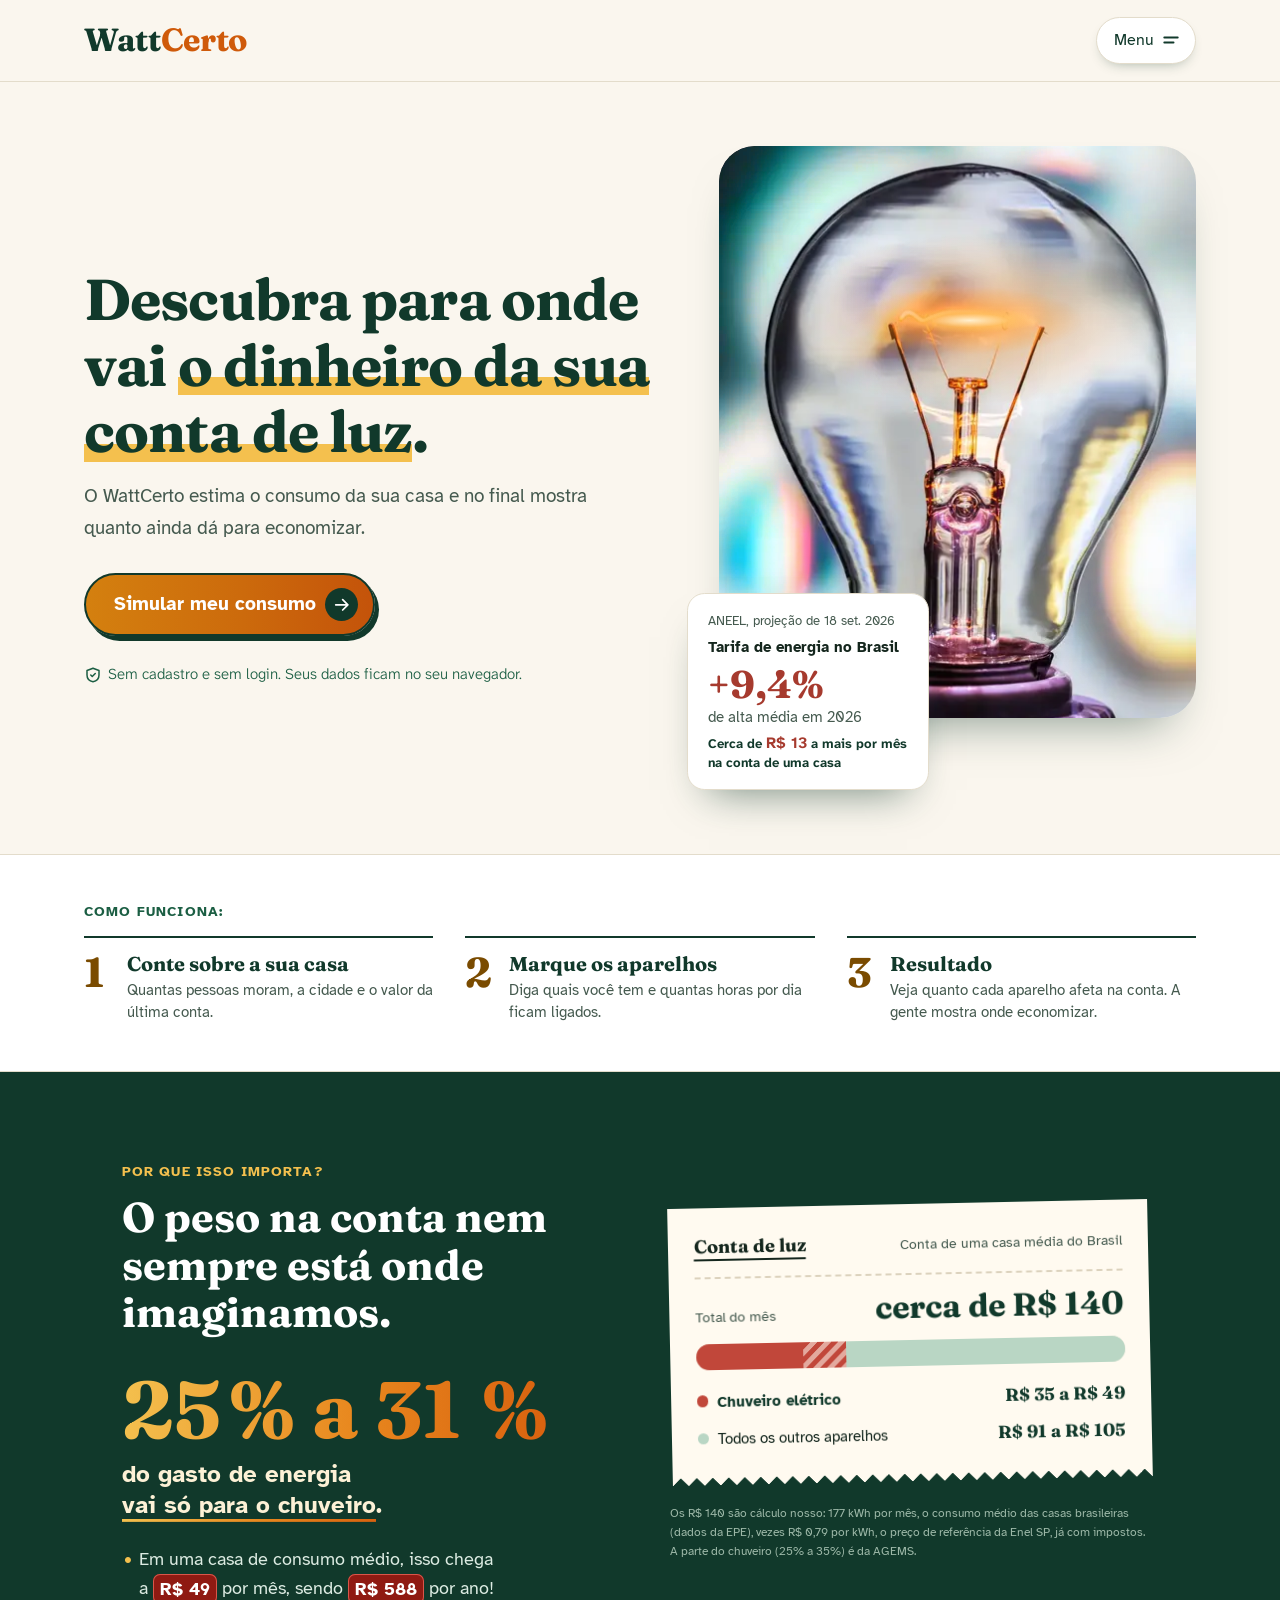
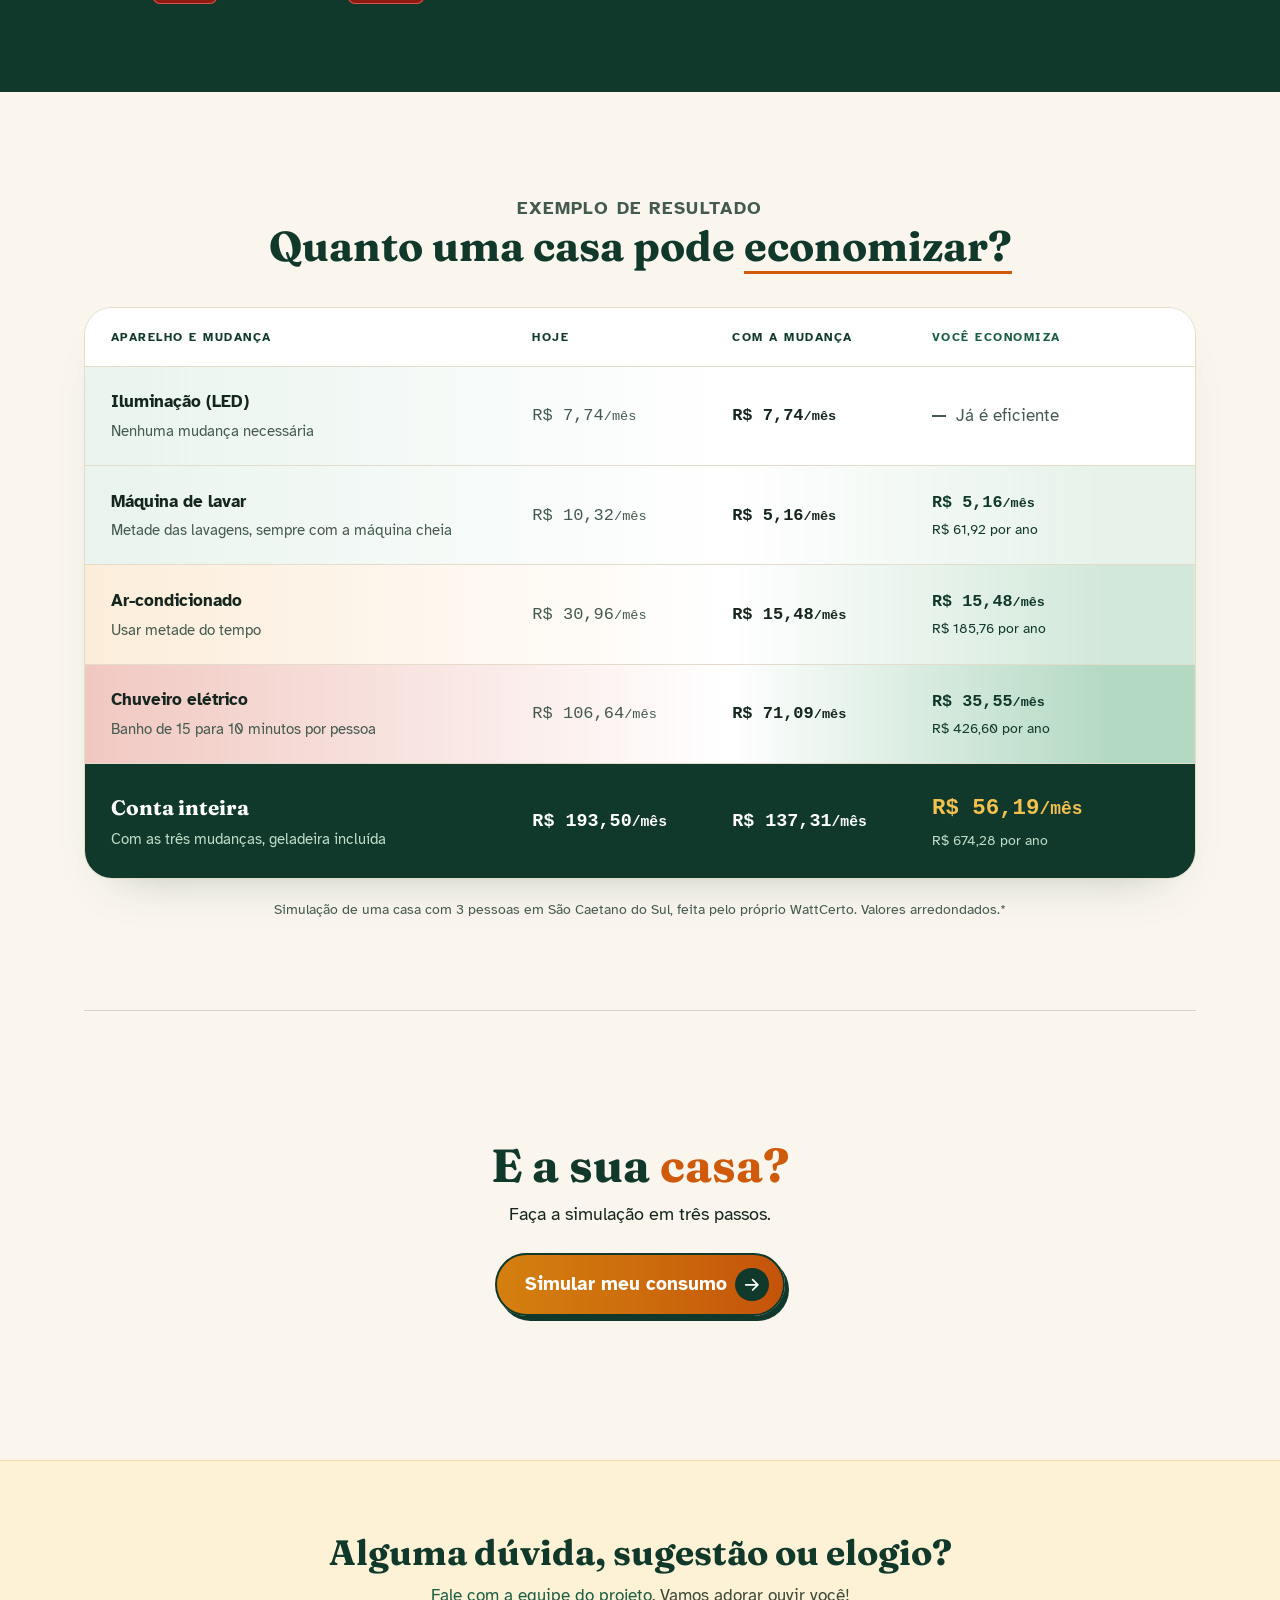
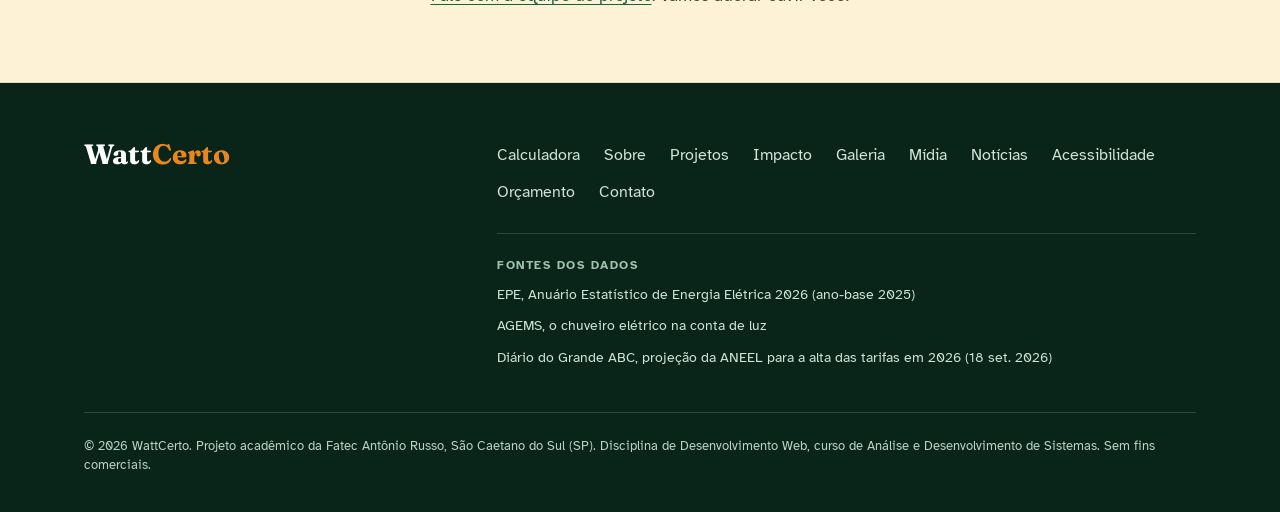
==== commit dd1d397a: "A06: paginas Midia, Projetos e Orcamento completas; Contato com equipe - Midia: video com poster, au" ====
--- a/index.html
+++ b/index.html
@@ -31,10 +31,13 @@
           <li><a href="index.html" aria-current="page">Início</a></li>
           <li><a href="calculadora.html">Calculadora</a></li>
           <li><a href="sobre.html">Sobre</a></li>
+          <li><a href="projetos.html">Projetos</a></li>
           <li><a href="impacto.html">Impacto</a></li>
           <li><a href="galeria.html">Galeria</a></li>
+          <li><a href="midia.html">Mídia</a></li>
           <li><a href="noticias.html">Notícias</a></li>
           <li><a href="acessibilidade.html">Acessibilidade</a></li>
+          <li><a href="orcamento_hospedagem.html">Orçamento</a></li>
           <li><a href="contato.html">Contato</a></li>
         </ul>
       </nav>
@@ -209,10 +212,13 @@
             <ul>
               <li><a href="calculadora.html">Calculadora</a></li>
               <li><a href="sobre.html">Sobre</a></li>
+              <li><a href="projetos.html">Projetos</a></li>
               <li><a href="impacto.html">Impacto</a></li>
               <li><a href="galeria.html">Galeria</a></li>
+              <li><a href="midia.html">Mídia</a></li>
               <li><a href="noticias.html">Notícias</a></li>
               <li><a href="acessibilidade.html">Acessibilidade</a></li>
+              <li><a href="orcamento_hospedagem.html">Orçamento</a></li>
               <li><a href="contato.html">Contato</a></li>
             </ul>
           </nav>
--- a/css/style.css
+++ b/css/style.css
@@ -362,6 +362,10 @@
 .js .nav-list.is-open li:nth-child(5) { animation-delay: 0.12s; }
 .js .nav-list.is-open li:nth-child(6) { animation-delay: 0.15s; }
 .js .nav-list.is-open li:nth-child(7) { animation-delay: 0.18s; }
+.js .nav-list.is-open li:nth-child(8) { animation-delay: 0.21s; }
+.js .nav-list.is-open li:nth-child(9) { animation-delay: 0.24s; }
+.js .nav-list.is-open li:nth-child(10) { animation-delay: 0.27s; }
+.js .nav-list.is-open li:nth-child(11) { animation-delay: 0.3s; }
 
 @media (prefers-reduced-motion: reduce) {
   .icone-menu path {
@@ -915,49 +919,78 @@
   gap: 1.25rem;
 }
 
-/* Acessibilidade: uma caixa para cada situação (visão, audição, fala, movimento...) e, no fim,
-   uma caixa com o que ainda falta. 9 caixas: 3 por linha, centralizadas na página. */
-.a11y-cards {
+/* Acessibilidade: lista "O que fizemos para quem usa o site", centralizada.
+   Cada situação é uma caixa branca (como os cartões do site), uma embaixo da outra. */
+.a11y-lista {
   display: grid;
-  grid-template-columns: repeat(3, minmax(0, 1fr));
-  gap: 1.1rem;
-  max-width: 64rem;
+  gap: 0.85rem;
+  max-width: 46rem;
   margin: 0 auto;
   padding: 0;
   list-style: none;
 }
 
-@media (max-width: 52rem) {
-  .a11y-cards {
+.a11y-lista .card {
+  padding: 1.3rem 1.5rem;
+  background: #fff;
+}
+
+.a11y-lista .card h3 {
+  margin: 0 0 0.45rem;
+  font-size: 1.15rem;
+  line-height: 1.35;
+}
+
+.a11y-lista .card p {
+  margin: 0;
+  color: var(--muted);
+}
+
+.a11y-secao .a11y-subtitulo {
+  max-width: 46rem;
+  margin: 0 auto 1rem;
+  font-size: clamp(1.2rem, 2vw, 1.4rem);
+  margin-top: 2.5rem;
+}
+
+.a11y-atalhos {
+  max-width: 46rem;
+  margin: 2rem auto 0;
+  background: #fff;
+}
+
+.a11y-secao .section-head p {
+  margin-bottom: 0;
+  font-size: 1.1rem;
+}
+
+/* Tela deitada (computador, tablet ou celular na horizontal): as caixas ficam
+   lado a lado. Tela em pé: uma embaixo da outra, em lista. */
+@media (orientation: landscape) and (min-width: 40rem) {
+  .a11y-lista,
+  .a11y-secao .a11y-subtitulo,
+  .a11y-atalhos {
+    max-width: 66rem;
+  }
+
+  .a11y-lista {
     grid-template-columns: repeat(2, minmax(0, 1fr));
   }
 
-  /* Com 2 colunas a última caixa ocuparia só metade da linha: ela passa a ocupar a linha toda. */
-  .a11y-cards .card:last-child {
+  /* Com 2 colunas, a 9ª caixa ocupa a linha toda para não ficar sozinha pela metade. */
+  .a11y-lista .card:last-child {
     grid-column: 1 / -1;
   }
 }
 
-@media (max-width: 36rem) {
-  .a11y-cards {
-    grid-template-columns: minmax(0, 1fr);
-    max-width: 26rem;
-  }
-}
-
-.a11y-cards .card {
-  padding: 1.4rem;
-}
-
-.a11y-cards .card h3 {
-  margin-bottom: 0.6rem;
-  font-size: 1.2rem;
-}
-
-.a11y-cards .card p {
-  margin-bottom: 0;
-  color: var(--muted);
-  font-size: 0.95rem;
+@media (orientation: landscape) and (min-width: 64rem) {
+  .a11y-lista {
+    grid-template-columns: repeat(3, minmax(0, 1fr));
+  }
+
+  .a11y-lista .card:last-child {
+    grid-column: auto;
+  }
 }
 
 .card {
@@ -1673,12 +1706,6 @@
   border-radius: 50%;
   background: var(--sol-100);
   color: var(--sol-texto);
-  transition: transform 0.25s ease, background-color 0.25s ease;
-}
-
-.frentes-lista li:hover .frente-icone {
-  background: var(--sol-400);
-  transform: rotate(-6deg) scale(1.06);
 }
 
 .frentes-lista h3 {
@@ -2658,7 +2685,7 @@
   gap: 0.25rem;
 }
 
-.regra-nome h3 {
+.regra-nome .regra-titulo {
   margin: 0;
   font-size: 1.25rem;
 }
@@ -3318,146 +3345,13 @@
   }
 }
 
-/* As frentes do projeto: cada ícone se mexe de um jeito que combina com ele.
-   Ao rolar até a lista (js/animacoes.js liga a classe "animar"), os ícones
-   entram um depois do outro; ao passar o mouse, o ícone repete o movimento. */
+/* As frentes do projeto: os ícones ficam parados (a pedido). */
 .frente-icone {
   --fi-fundo: var(--sol-100);
 }
 
-.frentes-lista li:hover .frente-icone {
-  --fi-fundo: var(--sol-400);
-}
-
 .fi-bola {
   fill: var(--fi-fundo);
-  transition: fill 0.25s ease;
-}
-
-.frentes-lista li:nth-child(1) { --atraso-fi: 0.1s; }
-.frentes-lista li:nth-child(2) { --atraso-fi: 0.3s; }
-.frentes-lista li:nth-child(3) { --atraso-fi: 0.5s; }
-.frentes-lista li:nth-child(4) { --atraso-fi: 0.7s; }
-.frentes-lista li:nth-child(5) { --atraso-fi: 0.9s; }
-
-/* entrada, quando a lista aparece na tela */
-.frentes-lista.animar .fi-bola-1 { animation: fi-bola-1-entra 0.7s ease-out var(--atraso-fi) backwards; }
-.frentes-lista.animar .fi-bola-2 { animation: fi-bola-2-entra 0.7s ease-out var(--atraso-fi) backwards; }
-.frentes-lista.animar .fi-pulso { animation: fi-desenha 0.9s ease-out var(--atraso-fi) backwards; }
-.frentes-lista.animar .fi-seta-1 { animation: fi-seta-1-entra 0.6s ease-out var(--atraso-fi) backwards; }
-.frentes-lista.animar .fi-seta-2 { animation: fi-seta-2-entra 0.6s ease-out var(--atraso-fi) backwards; }
-.frentes-lista.animar .fi-escudo { animation: fi-desenha 0.7s ease-out var(--atraso-fi) backwards; }
-.frentes-lista.animar .fi-ok { animation: fi-desenha 0.4s ease-out calc(var(--atraso-fi) + 0.6s) backwards; }
-.frentes-lista.animar .fi-ponteiro { animation: fi-gira-entra 0.9s ease-out var(--atraso-fi) backwards; }
-
-/* repetição, ao passar o mouse */
-.frentes-lista li:hover .fi-bola-1 { animation: fi-bola-1-vai 0.8s ease-in-out; }
-.frentes-lista li:hover .fi-bola-2 { animation: fi-bola-2-vai 0.8s ease-in-out; }
-.frentes-lista li:hover .fi-pulso { animation: fi-desenha-de-novo 0.8s ease-out; }
-.frentes-lista li:hover .fi-seta-1 { animation: fi-seta-1-vai 0.6s ease-in-out; }
-.frentes-lista li:hover .fi-seta-2 { animation: fi-seta-2-vai 0.6s ease-in-out; }
-.frentes-lista li:hover .fi-ok { animation: fi-desenha-de-novo 0.5s ease-out; }
-.frentes-lista li:hover .fi-ponteiro { animation: fi-gira-vai 0.9s ease-in-out; }
-
-.fi-ponteiro {
-  transform-origin: 12px 13px;
-}
-
-@keyframes fi-desenha {
-  from {
-    opacity: 0;
-    stroke-dasharray: 1;
-    stroke-dashoffset: 1;
-  }
-
-  1% {
-    opacity: 1;
-  }
-
-  to {
-    opacity: 1;
-    stroke-dasharray: 1;
-    stroke-dashoffset: 0;
-  }
-}
-
-@keyframes fi-desenha-de-novo {
-  from {
-    stroke-dasharray: 1;
-    stroke-dashoffset: 1;
-  }
-
-  to {
-    stroke-dasharray: 1;
-    stroke-dashoffset: 0;
-  }
-}
-
-@keyframes fi-bola-1-entra {
-  from {
-    transform: translateX(-6px);
-  }
-}
-
-@keyframes fi-bola-2-entra {
-  from {
-    transform: translateX(6px);
-  }
-}
-
-@keyframes fi-bola-1-vai {
-  50% {
-    transform: translateX(-6px);
-  }
-}
-
-@keyframes fi-bola-2-vai {
-  50% {
-    transform: translateX(6px);
-  }
-}
-
-@keyframes fi-seta-1-entra {
-  from {
-    opacity: 0;
-    transform: translateX(-8px);
-  }
-}
-
-@keyframes fi-seta-2-entra {
-  from {
-    opacity: 0;
-    transform: translateX(8px);
-  }
-}
-
-@keyframes fi-seta-1-vai {
-  50% {
-    transform: translateX(3px);
-  }
-}
-
-@keyframes fi-seta-2-vai {
-  50% {
-    transform: translateX(-3px);
-  }
-}
-
-@keyframes fi-gira-entra {
-  from {
-    opacity: 0;
-    transform: rotate(-300deg);
-  }
-
-  30% {
-    opacity: 1;
-  }
-}
-
-@keyframes fi-gira-vai {
-  to {
-    transform: rotate(360deg);
-  }
 }
 
 @media (prefers-reduced-motion: reduce) {
@@ -3792,6 +3686,13 @@
   border-radius: 0.75rem;
   background: var(--nivel-baixo-bg);
   color: var(--verde-900);
+}
+
+.contato-form .form-status.erro {
+  padding: 0.9rem 1.1rem;
+  border-radius: 0.75rem;
+  background: var(--nivel-alto-bg);
+  color: var(--nivel-alto-texto);
 }
 
 /* ---------- Navegação em pílula ---------- */
@@ -5545,3 +5446,551 @@
     margin-inline: auto;
   }
 }
+
+/* Acessibilidade: ícone ao lado do título de cada caixa */
+.a11y-lista .card {
+  display: grid;
+  grid-template-columns: auto minmax(0, 1fr);
+  align-items: center;
+  align-content: start;
+  column-gap: 0.9rem;
+}
+.a11y-lista .card .icon-badge {
+  width: 2.75rem;
+  height: 2.75rem;
+  margin: 0;
+}
+.a11y-lista .card h3 { margin: 0; }
+.a11y-lista .card p { grid-column: 1 / -1; margin-top: 0.8rem; }
+
+/* Acessibilidade: mesmo espaço acima e abaixo de "O que fizemos para quem usa o site:" */
+.a11y-secao .section-head { margin-bottom: 2.25rem; }
+.a11y-secao .a11y-subtitulo { margin-top: 0; margin-bottom: 1.75rem; }
+
+/* Acessibilidade: "Em primeiro lugar" mais perto da barra do topo */
+.a11y-secao { padding-top: clamp(1.5rem, 3vw, 2.5rem); }
+
+/* Acessibilidade: os 3 textos do topo ficam juntos; espaço até "O que fizemos" */
+.a11y-secao .section-head { margin-bottom: 3rem; }
+.a11y-secao .a11y-subtitulo { margin-bottom: 1.5rem; }
+
+/* Galeria: mesmo padrão de Notícias e Acessibilidade (cabeçalho centralizado, sem faixa) */
+.galeria-secao { padding-top: clamp(1.5rem, 3vw, 2.5rem); }
+
+/* Abertura das páginas internas (padrão de Notícias, Acessibilidade e Galeria):
+   cabeçalho centralizado direto na seção, sem a faixa branca antiga. */
+.secao-abertura { padding-top: clamp(1.5rem, 3vw, 2.5rem); }
+.section-head.centro .nesta-pagina ul { justify-content: center; }
+.section-head.centro .nota { margin-top: 0.9rem; }
+.section-head.centro h1 { text-wrap: balance; }
+
+.regra-nota {
+  margin: 0.5rem 0 0;
+  color: var(--muted);
+  font-size: 0.95rem;
+}
+
+/* ---------- Trilho: o esqueleto de todas as seções de Sobre e Impacto ----------
+   Mesma lógica da Home: abertura centralizada e, depois dela, cada seção com o
+   título à esquerda (linha pequena, título e uma frase) e o conteúdo à direita.
+   Uma linha fina separa uma seção da outra; o fundo é o creme da página.
+   O título não acompanha a rolagem (fica parado no lugar dele).
+   A cor forte aparece só com propósito: a faixa verde dos números (Impacto) e o
+   painel amarelo do exemplo (Sobre). */
+.pagina-continua .secao-abertura {
+  padding-bottom: clamp(2rem, 4vw, 3rem);
+}
+
+.pagina-continua .band-dark {
+  padding-block: clamp(3rem, 6vw, 5rem);
+}
+
+.secao-trilho {
+  padding-block: 0;
+}
+
+.trilho {
+  display: grid;
+  grid-template-columns: minmax(0, 19rem) minmax(0, 1fr);
+  gap: 1.75rem clamp(2rem, 5vw, 4.5rem);
+  align-items: start;
+  padding-block: clamp(2.5rem, 5vw, 4rem);
+  border-top: 1px solid var(--line);
+}
+
+.band-dark + .secao-trilho .trilho {
+  border-top: 0;
+}
+
+.secao-trilho:last-of-type .trilho,
+.secao-trilho:has(+ section[aria-labelledby="titulo-explorar"]) .trilho {
+  padding-bottom: clamp(1rem, 2vw, 1.5rem);
+}
+
+.trilho-cabeca .kicker {
+  margin-bottom: 0.6rem;
+}
+
+.section .trilho-cabeca h2 {
+  font-size: clamp(1.6rem, 2.6vw, 2.15rem);
+  text-wrap: balance;
+}
+
+.trilho-cabeca p:not(.kicker) {
+  margin: 0.9rem 0 0;
+  color: var(--muted);
+}
+
+.trilho-cabeca .btn {
+  margin-top: 1.5rem;
+}
+
+.trilho-conteudo {
+  min-width: 0;
+}
+
+/* Listas dentro do trilho: itens separados por linha fina, como o "Como funciona" da Home. */
+.trilho .frentes-lista li:last-child,
+.trilho .limites li:last-child {
+  border-bottom: 0;
+  padding-bottom: 0;
+}
+
+.trilho .limites {
+  grid-template-columns: minmax(0, 1fr);
+  gap: 0;
+}
+
+.trilho .limites li:first-child {
+  padding-top: 0;
+}
+
+.trilho .limites h3 {
+  font-size: 1.25rem;
+}
+
+/* Exemplo do chuveiro: dentro do trilho, uma coluna só (regra em cima, conta embaixo). */
+.trilho .exemplo-chuveiro {
+  grid-template-columns: minmax(0, 1fr);
+  gap: 1.75rem;
+  margin-top: 2rem;
+}
+
+/* "Nossa escolha": painel claro inteiro, sem a tarja lateral. */
+.justificativa.painel-claro {
+  max-width: none;
+  margin-top: 2rem;
+  padding: clamp(1.25rem, 3vw, 1.75rem);
+  border: 1px solid #f0dca8;
+  border-radius: var(--raio);
+  background: var(--sol-100);
+}
+
+.justificativa.painel-claro p + p {
+  margin-top: 0.75rem;
+}
+
+.trilho .tabela-titulo:first-child {
+  margin-top: 0;
+}
+
+/* Equipe e instituição: duas colunas de dados, mesmo rótulo pequeno das tabelas. */
+.ficha-lista {
+  display: grid;
+  grid-template-columns: repeat(auto-fit, minmax(min(100%, 16rem), 1fr));
+  gap: 1.5rem 2.5rem;
+  margin: 0;
+}
+
+.ficha-lista dt {
+  color: var(--verde-700);
+  font-size: 0.8rem;
+  font-weight: 700;
+  letter-spacing: 0.08em;
+  text-transform: uppercase;
+}
+
+.ficha-lista dd {
+  margin: 0.3rem 0 0;
+  color: var(--verde-900);
+  font-size: 1.1rem;
+}
+
+@media (max-width: 52rem) {
+  .trilho {
+    grid-template-columns: minmax(0, 1fr);
+  }
+
+}
+
+/* ---------- Sobre: as outras cores da marca, no mesmo papel que têm na Home ----------
+   Laranja: palavras e números que merecem destaque (texto, nunca grifo).
+   Vermelho: bolinha antes de cada limite da estimativa.
+   Amarelo, terracota e verde: ícones, alternados.
+   Faixa branca (como o "Como funciona") e faixa amarela clara (como "Alguma dúvida?"). */
+.palavra-destaque {
+  color: #b34c08; /* laranja da marca escurecido: 4,9:1 sobre o creme e 5,3:1 sobre o branco */
+  font-weight: 700;
+}
+
+.palavra-alerta {
+  color: var(--nivel-alto-texto);
+  font-weight: 700;
+}
+
+.frente-icone.frente-icone-argila {
+  --fi-fundo: var(--argila-100);
+  background: var(--argila-100);
+  color: var(--argila-700);
+}
+
+.frente-icone.frente-icone-verde {
+  --fi-fundo: var(--verde-100);
+  background: var(--verde-100);
+  color: var(--verde-700);
+}
+
+.trilho .limites-numerados li {
+  display: grid;
+  grid-template-columns: 0.75rem minmax(0, 1fr);
+  column-gap: 0.9rem;
+  align-items: start;
+}
+
+/* Bolinha vermelha antes de cada limite (a pedido, no lugar do 1, 2, 3). */
+.limite-ponto {
+  width: 0.75rem;
+  height: 0.75rem;
+  margin-top: 0.5rem;
+  border-radius: 50%;
+  background: var(--nivel-alto);
+}
+
+/* Faixas: sem a linha fina de separação, a cor já separa. */
+.section-white.secao-trilho .trilho,
+.section-white.secao-trilho + .secao-trilho .trilho,
+.faixa-sol.secao-trilho .trilho,
+.faixa-verde.secao-trilho .trilho {
+  border-top: 0;
+}
+
+.secao-trilho.faixa-sol {
+  margin-top: clamp(1.5rem, 3vw, 2.5rem);
+  background: var(--sol-100);
+}
+
+.secao-trilho.faixa-sol .trilho {
+  padding-block: clamp(2.5rem, 5vw, 3.5rem);
+}
+
+.secao-trilho.faixa-sol .ficha-lista dt {
+  color: var(--sol-texto);
+}
+
+/* "Quem fez": faixa verde escura (a pedido), a mesma da Home e do Impacto. */
+.secao-trilho.faixa-verde,
+.pagina-continua .band-dark.faixa-verde {
+  margin-top: clamp(1.5rem, 3vw, 2.5rem);
+  padding-block: 0;
+}
+
+.secao-trilho.faixa-verde .trilho {
+  padding-block: clamp(2.5rem, 5vw, 3.5rem);
+}
+
+.faixa-verde .ficha-lista dt {
+  color: var(--sol-400);
+}
+
+.faixa-verde .ficha-lista dd {
+  color: #fff;
+}
+
+/* Sobre: "Nesta página" dentro de "O que o site entrega", em coluna, abaixo do botão. */
+.nesta-pagina.nesta-pagina-coluna {
+  margin-top: 2rem;
+  padding-top: 1.25rem;
+  border-top: 1px solid var(--line);
+}
+
+.nesta-pagina-coluna ul {
+  flex-direction: column;
+  gap: 0;
+}
+
+.nesta-pagina-coluna a {
+  min-height: 2.5rem;
+}
+
+/* Frentes (Sobre), opção B: só o desenho do ícone, pequeno, verde e sem círculo,
+   alinhado à primeira linha do título. */
+.trilho .frentes-lista li {
+  grid-template-columns: 1.5rem minmax(0, 1fr);
+  column-gap: 0.85rem;
+}
+
+.trilho .frente-icone,
+.trilho .frente-icone.frente-icone-argila,
+.trilho .frente-icone.frente-icone-verde {
+  --fi-fundo: var(--bg);
+  width: 1.5rem;
+  height: 1.5rem;
+  margin-top: 0.2rem;
+  border-radius: 0;
+  background: none;
+  color: var(--verde-700);
+}
+
+.section-white .trilho .frente-icone {
+  --fi-fundo: #fff;
+}
+
+.trilho .frente-icone .icon {
+  width: 1.4rem;
+  height: 1.4rem;
+}
+
+
+
+/* Impacto: as seções se alternam, fundo claro com cartão escuro e fundo verde escuro com
+   cartão claro, todas no mesmo esqueleto (título à esquerda, conteúdo à direita). */
+.secao-numeros .trilho-cabeca .stat-number {
+  margin-top: 1.5rem;
+  color: #b34c08; /* laranja escurecido, o mesmo das palavras em destaque */
+}
+
+.secao-numeros .trilho-cabeca .stat-caption {
+  max-width: none;
+  margin-top: 0.6rem;
+  color: var(--muted);
+  font-size: 1rem;
+}
+
+/* cartão verde escuro do gráfico (a pedido, como era) */
+.secao-numeros .compare {
+  margin: 0;
+  background: var(--verde-900);
+  border-color: var(--verde-900);
+  color: #eaf4ee;
+}
+
+.secao-numeros .compare .fonte {
+  color: #cfe3d6;
+}
+
+/* faixa verde escura no esqueleto das seções */
+.pagina-continua .band-dark.secao-trilho {
+  padding-block: 0;
+}
+
+.band-dark.secao-trilho .trilho {
+  padding-block: clamp(2.5rem, 5vw, 4rem);
+  border-top: 0;
+}
+
+.band-dark.secao-trilho .trilho-cabeca p:not(.kicker) {
+  color: #cfe3d6;
+}
+
+.band-dark.secao-trilho .tabela-rolagem {
+  color: var(--verde-900);
+}
+
+.band-dark.secao-trilho .fonte-tabela {
+  color: #cfe3d6;
+}
+
+/* Impacto: o título do topo fica em uma linha até onde couber, e só quebra quando a tela é estreita. */
+.section-head.centro.largo {
+  max-width: none;
+}
+
+.section-head.centro.largo h1 {
+  text-wrap: wrap;
+}
+
+.section-head.centro.largo > p:not(.kicker) {
+  max-width: 46rem;
+  margin-inline: auto;
+}
+
+/* Orçamento: texto da escolha na faixa verde escura */
+.escolha-texto {
+  display: grid;
+  gap: 1rem;
+  max-width: 42rem;
+}
+
+.escolha-texto p {
+  margin: 0;
+}
+
+.escolha-texto strong {
+  color: #fff;
+}
+
+/* Contato: equipe e dados de contato (coluna da esquerda) */
+.contato-equipe {
+  margin-top: 2rem;
+}
+
+.contato-equipe h2 {
+  margin: 0 0 0.75rem;
+  font-size: 1.35rem;
+}
+
+.equipe-lista {
+  display: grid;
+  gap: 0.6rem;
+  margin: 0;
+  padding: 0;
+  list-style: none;
+}
+
+.equipe-lista li {
+  display: grid;
+  gap: 0.1rem;
+  padding-bottom: 0.6rem;
+  border-bottom: 1px solid var(--line);
+}
+
+.equipe-lista strong {
+  color: var(--verde-900);
+}
+
+.equipe-lista span {
+  color: var(--muted);
+  font-size: 0.92rem;
+}
+
+.contato-dados {
+  display: grid;
+  gap: 0.5rem;
+  margin: 1.5rem 0 0;
+}
+
+.contato-dados div {
+  display: grid;
+  grid-template-columns: 7.5rem minmax(0, 1fr);
+  gap: 0.75rem;
+}
+
+.contato-dados dt {
+  color: var(--verde-900);
+  font-weight: 700;
+}
+
+.contato-dados dd {
+  margin: 0;
+  overflow-wrap: anywhere;
+}
+
+.contato-ficticio {
+  margin: 0.75rem 0 0;
+  color: var(--muted);
+  font-size: 0.85rem;
+}
+
+/* Mídia: legenda do vídeo, áudio com transcrição e vídeo externo (iframe) */
+.midia-legenda,
+.midia-audio figcaption {
+  margin-top: 0.75rem;
+  color: var(--muted);
+  font-size: 0.92rem;
+}
+
+.midia-audio {
+  margin: 0;
+}
+
+.midia-audio audio {
+  display: block;
+  width: 100%;
+}
+
+.transcricao {
+  margin-top: 1.25rem;
+  padding: 1rem 1.25rem;
+  border: 1px solid var(--line);
+  border-radius: var(--raio);
+  background: #fff;
+}
+
+.transcricao summary {
+  color: var(--verde-900);
+  font-weight: 700;
+  cursor: pointer;
+}
+
+.transcricao p {
+  max-width: 42rem;
+  margin: 0.75rem 0 0;
+}
+
+.midia-iframe {
+  overflow: hidden;
+  aspect-ratio: 16 / 9;
+  max-width: 100%;
+  border-radius: 1.25rem;
+  background: var(--verde-950);
+}
+
+.midia-iframe iframe {
+  display: block;
+  width: 100%;
+  height: 100%;
+  border: 0;
+}
+
+.band-dark .fonte-tabela {
+  color: #cfe3d6;
+}
+
+/* Projetos: ficha de cada programa (rótulo à esquerda, texto à direita) */
+.projeto-ficha {
+  display: grid;
+  gap: 0;
+  max-width: 46rem;
+  margin: 0;
+}
+
+.projeto-ficha div {
+  display: grid;
+  grid-template-columns: minmax(0, 11rem) minmax(0, 1fr);
+  gap: 1rem;
+  padding-block: 0.9rem;
+  border-top: 1px solid var(--line);
+}
+
+.projeto-ficha div:first-child {
+  padding-top: 0;
+  border-top: 0;
+}
+
+.projeto-ficha dt {
+  color: var(--verde-900);
+  font-weight: 700;
+}
+
+.projeto-ficha dd {
+  margin: 0;
+}
+
+.band-dark .projeto-ficha div {
+  border-top-color: rgba(234, 244, 238, 0.2);
+}
+
+.band-dark .projeto-ficha div:first-child {
+  border-top: 0;
+}
+
+.band-dark .projeto-ficha dt {
+  color: var(--sol-400);
+}
+
+@media (max-width: 30rem) {
+  .projeto-ficha div {
+    grid-template-columns: minmax(0, 1fr);
+    gap: 0.25rem;
+  }
+}
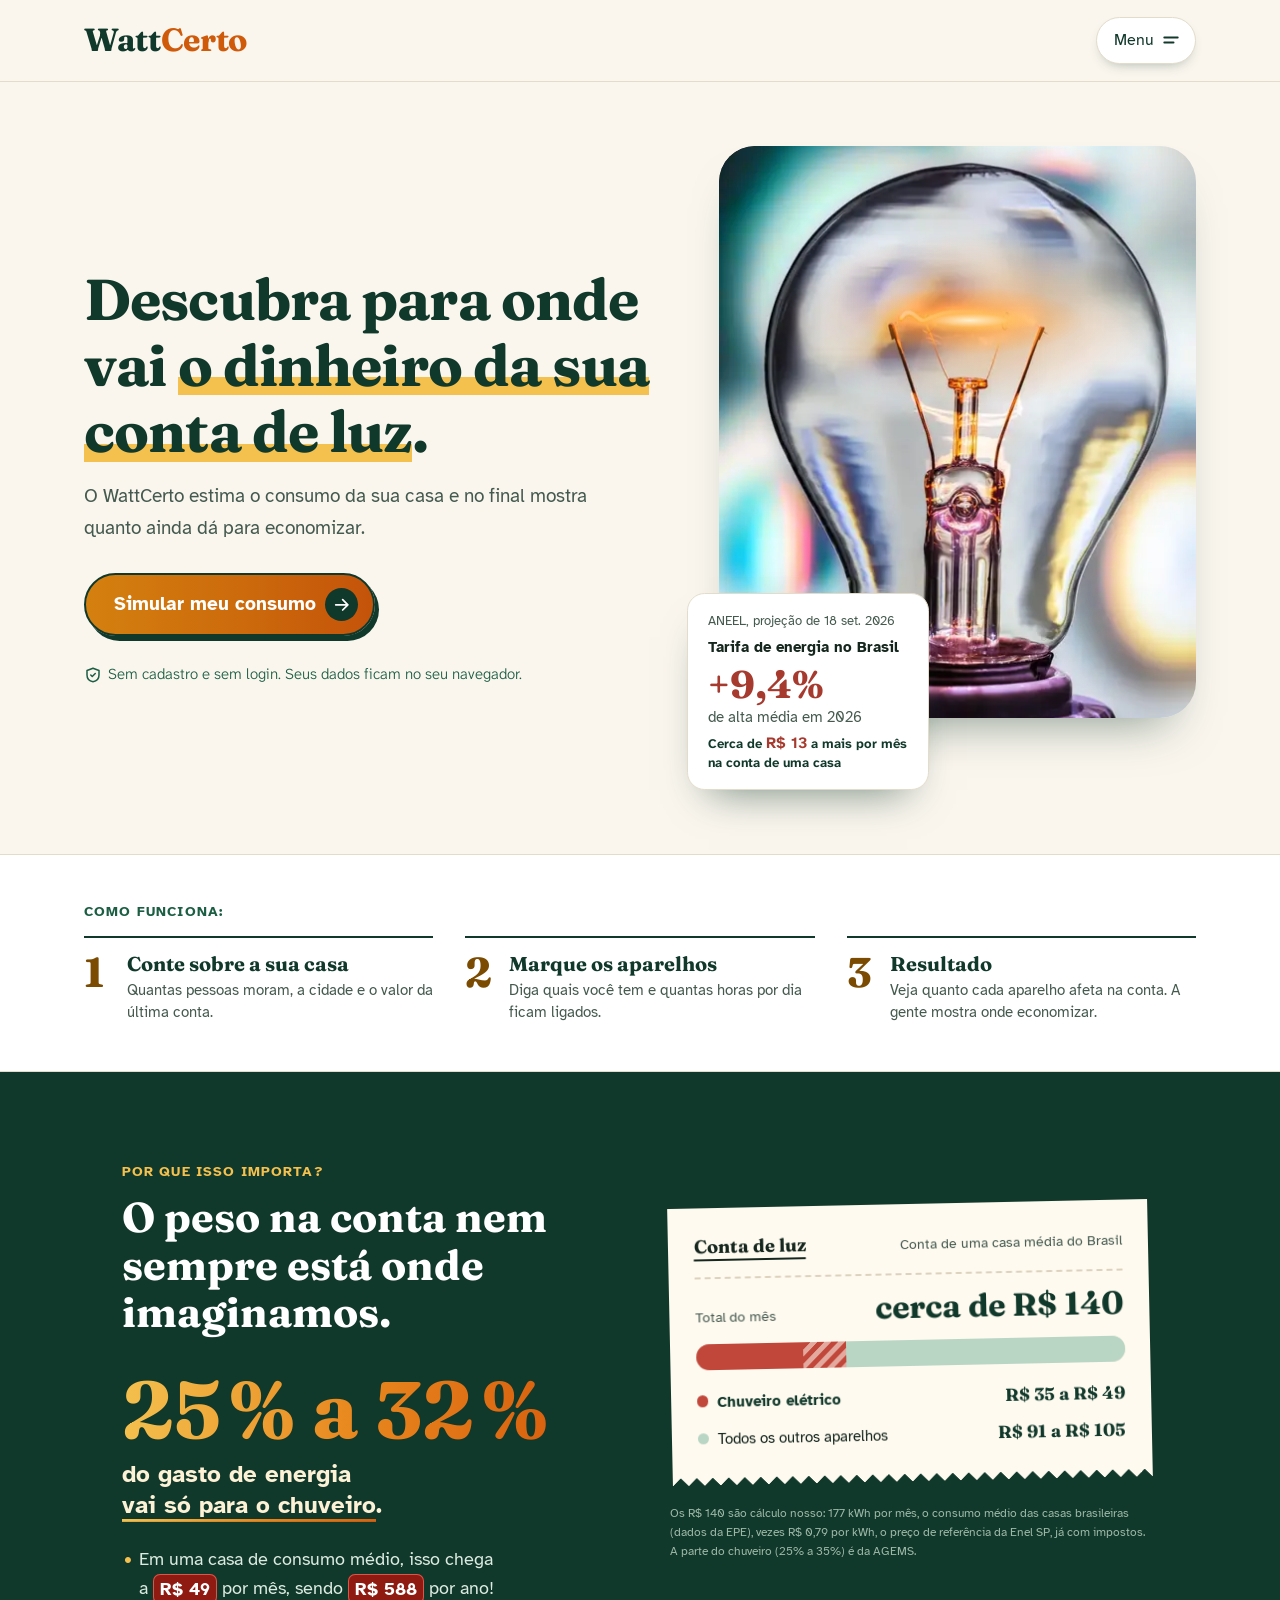
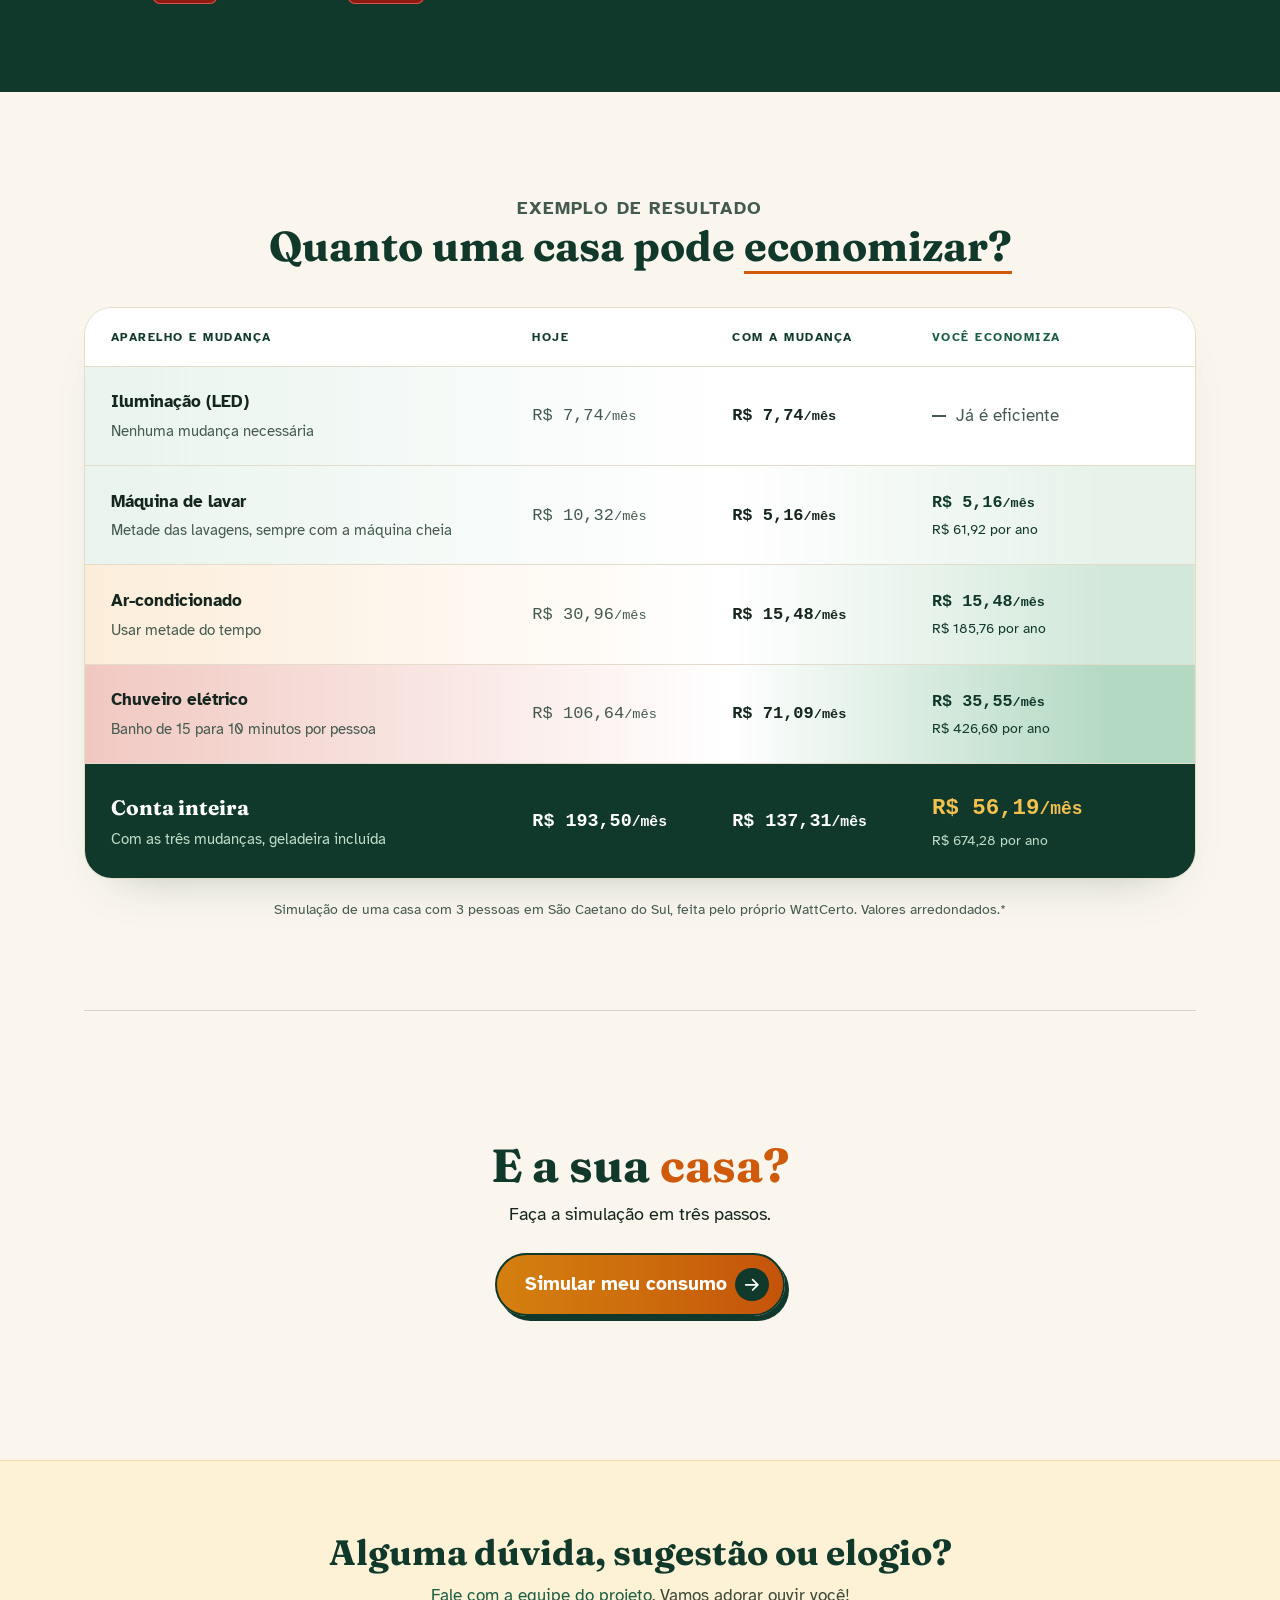
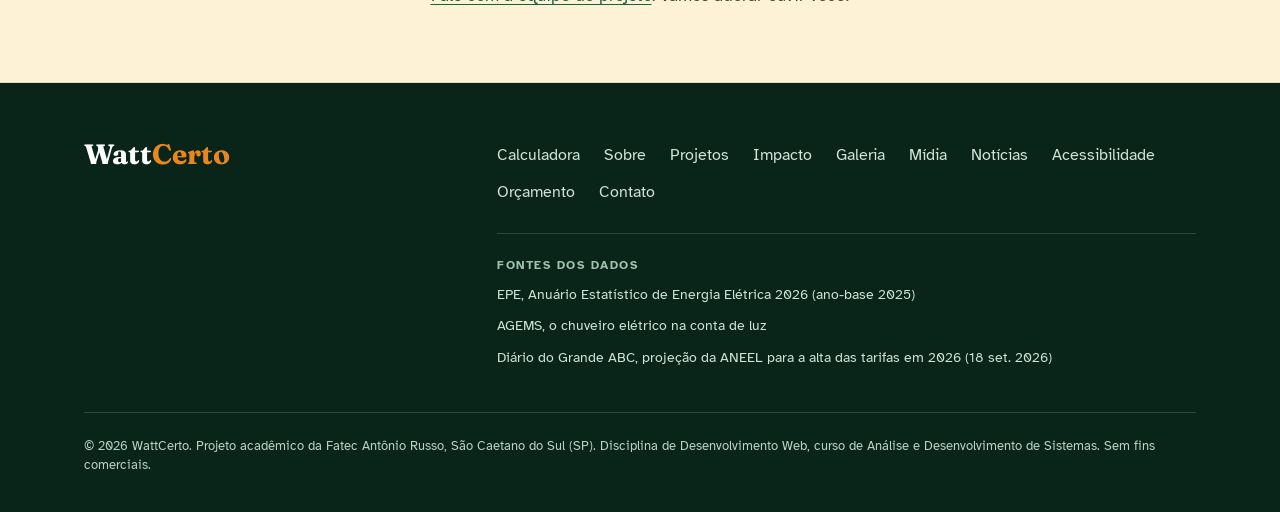
==== commit 8113c0c9: "Pagina 404 e imagem de previa (Open Graph) nas 11 paginas Co-Authored-By: Claude Sonnet 5.5 <noreply" ====
--- a/index.html
+++ b/index.html
@@ -6,6 +6,17 @@
   <title>WattCerto: calculadora de consumo de energia residencial</title>
   <meta name="description" content="O WattCerto mostra quanto cada aparelho pesa na sua conta de luz, indica se a conta veio mais alta que o esperado e sugere trocas que geram economia.">
   <meta name="theme-color" content="#11392b">
+  <meta property="og:type" content="website">
+  <meta property="og:site_name" content="WattCerto">
+  <meta property="og:locale" content="pt_BR">
+  <meta property="og:title" content="WattCerto: calculadora de consumo de energia residencial">
+  <meta property="og:description" content="O WattCerto mostra quanto cada aparelho pesa na sua conta de luz, indica se a conta veio mais alta que o esperado e sugere trocas que geram economia.">
+  <meta property="og:url" content="https://wattcertocalculadora.up.railway.app/">
+  <meta property="og:image" content="https://wattcertocalculadora.up.railway.app/img/previa-wattcerto.jpg">
+  <meta property="og:image:width" content="1200">
+  <meta property="og:image:height" content="630">
+  <meta property="og:image:alt" content="Lâmpada acesa ao lado do título do WattCerto: Descubra para onde vai o dinheiro da sua conta de luz.">
+  <meta name="twitter:card" content="summary_large_image">
   <link rel="preload" href="assets/fonts/fraunces-latin-700-normal.woff2" as="font" type="font/woff2" crossorigin>
   <link rel="stylesheet" href="css/style.css">
   <link rel="icon" href="img/favicon.svg" type="image/svg+xml">
--- a/css/style.css
+++ b/css/style.css
@@ -115,6 +115,9 @@
   --bg: #faf6ee;
   --card: #ffffff;
   --line: #e3dccb;
+  --cinza-botao: #efede8;
+  --cinza-botao-borda: #c9c6bd;
+  --cinza-botao-texto: #686c68;
   --foco: #1d4ed8;
 
   --raio: 1.125rem;
@@ -4071,6 +4074,34 @@
 .form-acoes-calc .btn-ghost {
   order: -1;
   margin-right: auto;
+}
+
+/* "Voltar aos valores iniciais": cinza opaco em repouso; só ganha o verde
+   clarinho com o mouse por cima (ou o foco do teclado). Sem mover o botão. */
+.form-acoes-calc .btn-ghost {
+  border-color: var(--cinza-botao-borda);
+  background: var(--cinza-botao);
+  color: var(--cinza-botao-texto);
+}
+
+.form-acoes-calc .btn-ghost .icon {
+  transition: transform 0.35s cubic-bezier(0.22, 1, 0.36, 1);
+}
+
+/* A seta de recarregar dá uma volta curta para trás no hover (só se a pessoa não pediu menos movimento). */
+@media (prefers-reduced-motion: no-preference) {
+  .form-acoes-calc .btn-ghost:hover .icon {
+    transform: rotate(-180deg);
+  }
+}
+
+.form-acoes-calc .btn-ghost:hover,
+.form-acoes-calc .btn-ghost:focus-visible {
+  transform: none;
+  box-shadow: none;
+  border-color: var(--verde-500);
+  background: var(--verde-100);
+  color: var(--verde-900);
 }
 
 /* Botão de calcular: amarelo do sol com texto e seta em verde escuro, mais
@@ -5994,3 +6025,84 @@
     gap: 0.25rem;
   }
 }
+
+.equipe-lista li {
+  color: var(--verde-900);
+  font-weight: 700;
+}
+
+/* Galeria: imagens reais com legenda e fonte (no lugar dos quadros cinza) */
+.galeria-foto.galeria-item {
+  aspect-ratio: auto;
+  overflow: hidden;
+  border: 1px solid var(--line);
+  background: var(--card);
+}
+
+.galeria-item img {
+  display: block;
+  width: 100%;
+  height: auto;
+}
+
+.galeria-item figcaption {
+  padding: 0.75rem 0.9rem 0.9rem;
+  color: var(--ink);
+  font-size: 0.92rem;
+  line-height: 1.45;
+}
+
+.galeria-fonte {
+  display: block;
+  margin-top: 0.3rem;
+  color: var(--muted);
+  font-size: 0.82rem;
+}
+
+/* Transição "Simular meu consumo" → Calculadora (View Transition entre páginas).
+   Discreta, no tom do menu: o topo do site fica parado; o conteúdo da Home
+   sobe um pouco e some, e o da Calculadora entra subindo de leve.
+   O js/menu.js cancela a transição em qualquer outra navegação. */
+@media (prefers-reduced-motion: no-preference) {
+  @view-transition {
+    navigation: auto;
+  }
+}
+
+/* O nome só vale durante a troca: fora dela, o cabeçalho viraria uma camada
+   separada e o menu aberto ficaria atrás das imagens da página. */
+:root:active-view-transition .site-header {
+  view-transition-name: cabecalho;
+}
+
+::view-transition-group(cabecalho) {
+  animation: none;
+}
+
+::view-transition-old(root) {
+  animation: vt-sai 0.25s cubic-bezier(0.4, 0, 1, 1) both;
+}
+
+::view-transition-new(root) {
+  animation: vt-entra 0.45s 0.12s cubic-bezier(0.22, 1, 0.36, 1) both;
+}
+
+@keyframes vt-sai {
+  to {
+    opacity: 0;
+    transform: translateY(-0.75rem);
+  }
+}
+
+@keyframes vt-entra {
+  from {
+    opacity: 0;
+    transform: translateY(1rem);
+  }
+}
+
+/* Página 404: botões centralizados abaixo da abertura */
+.acoes-404 {
+  justify-content: center;
+  margin-top: 0.5rem;
+}
